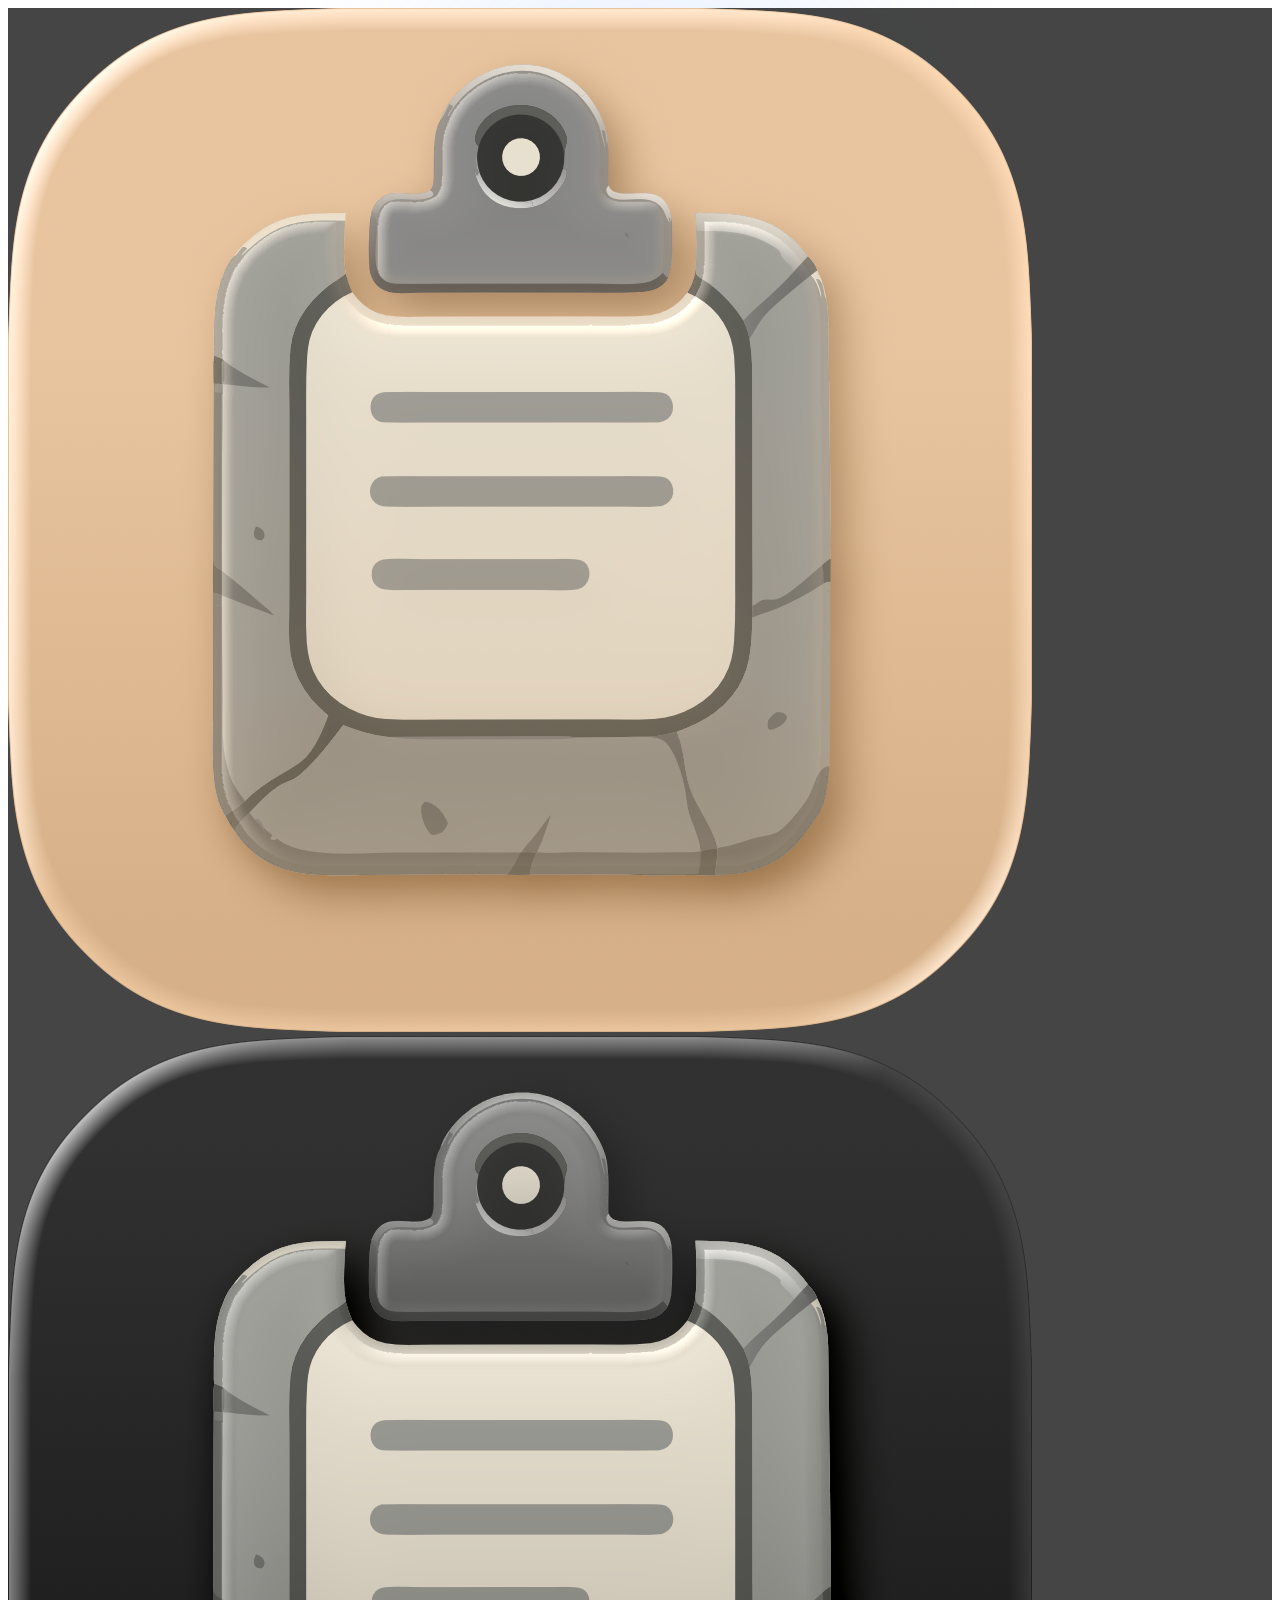
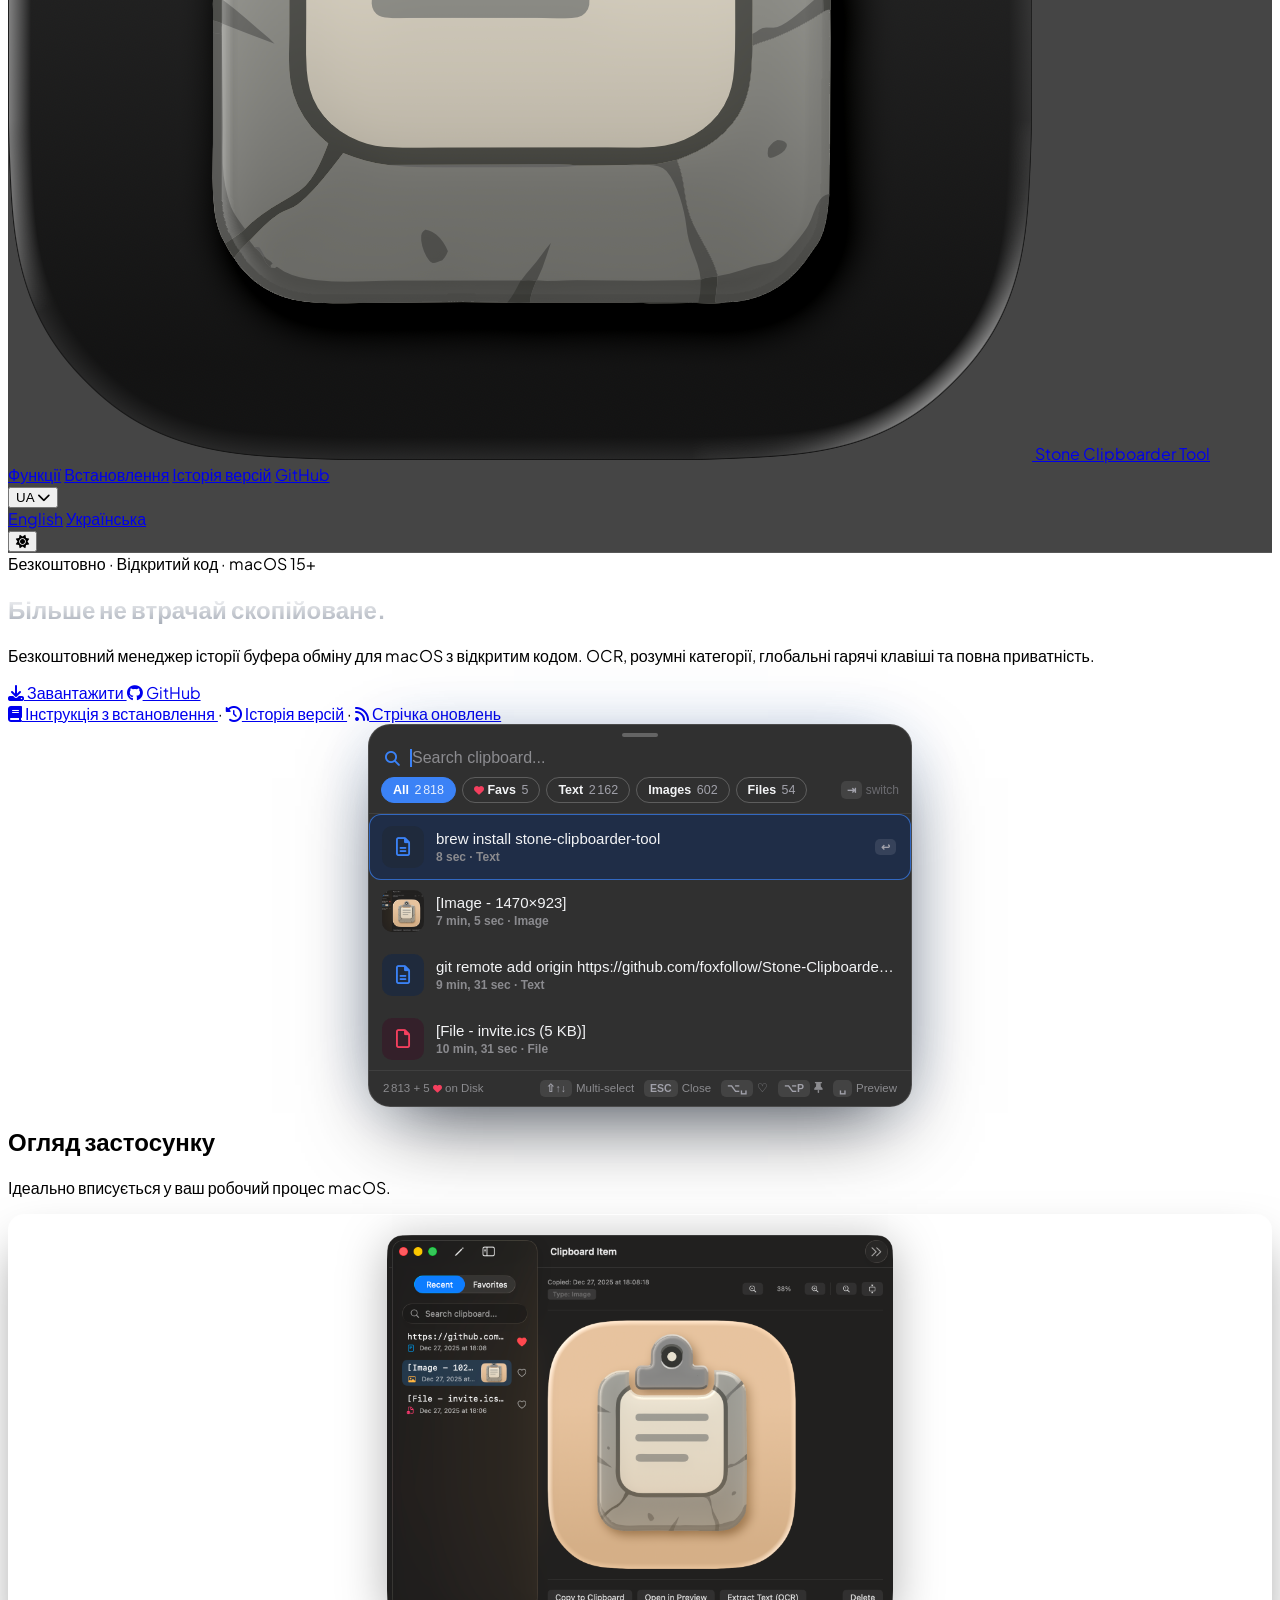
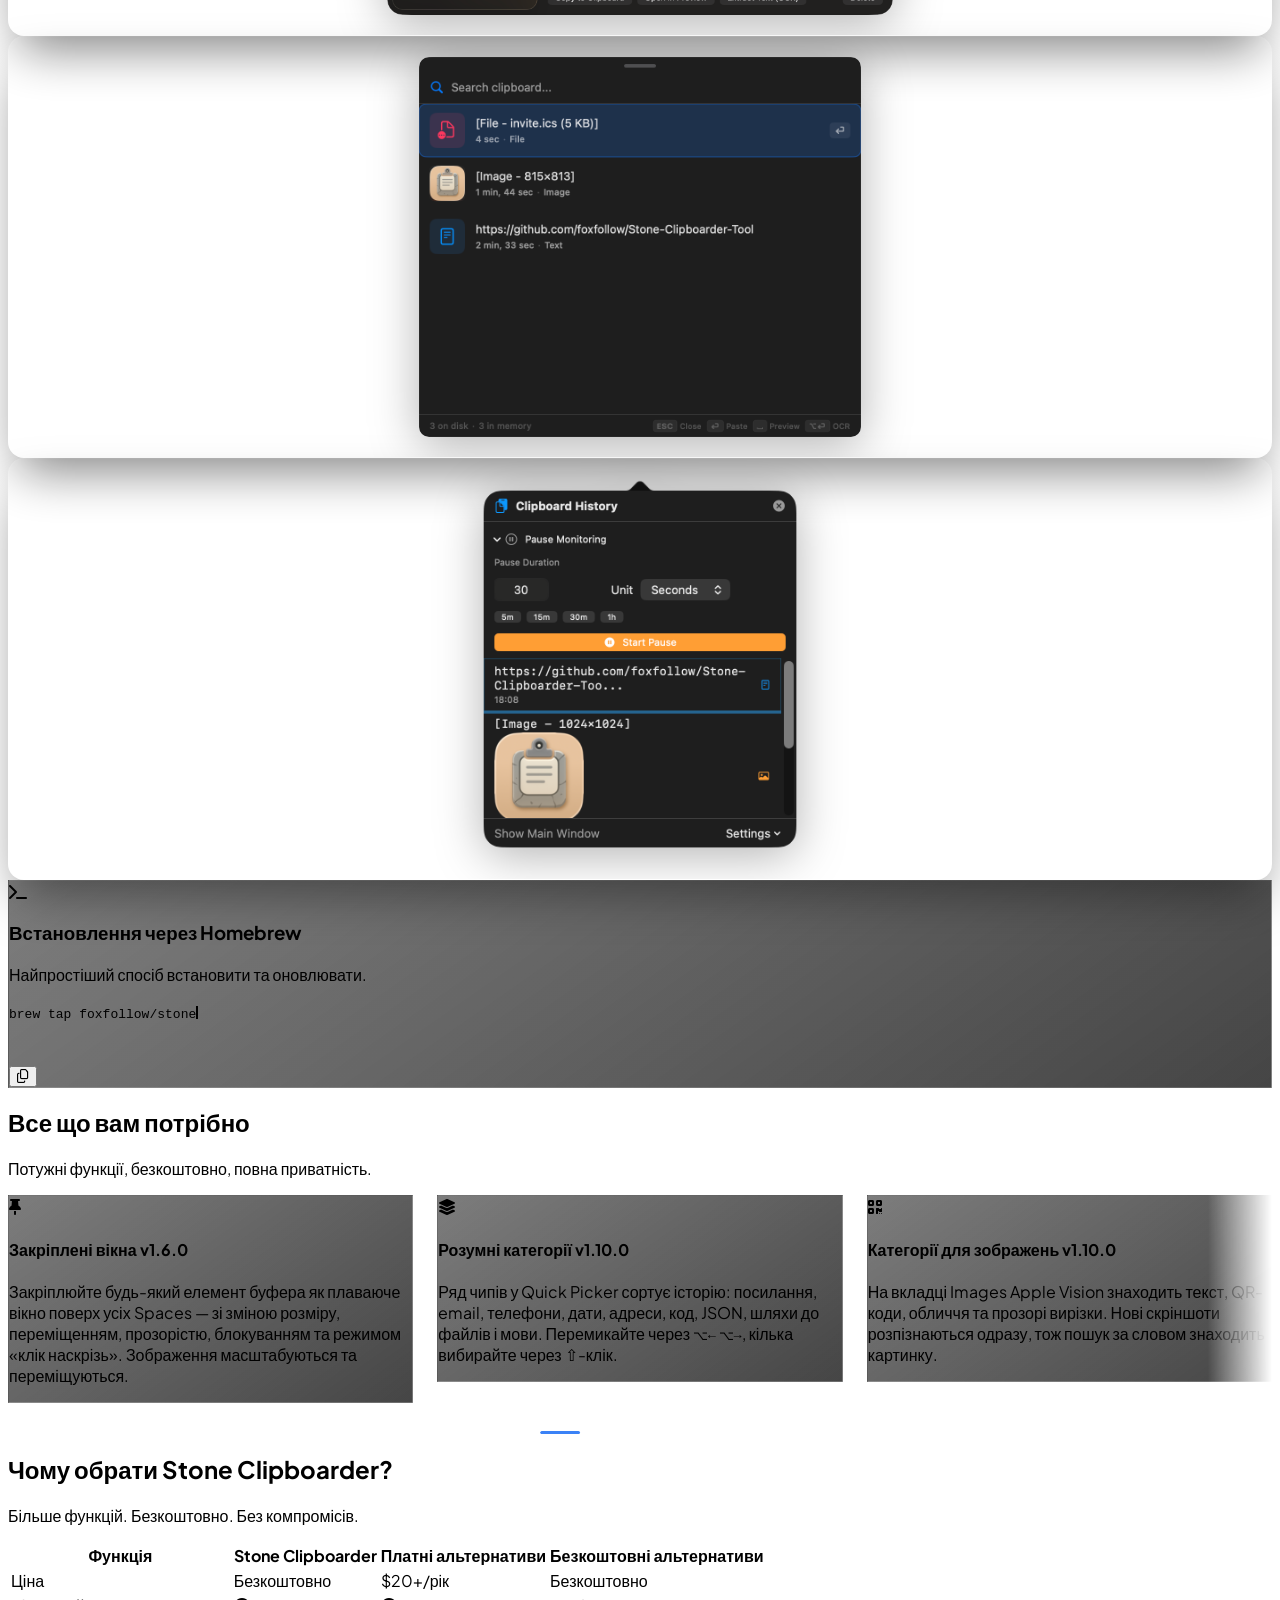
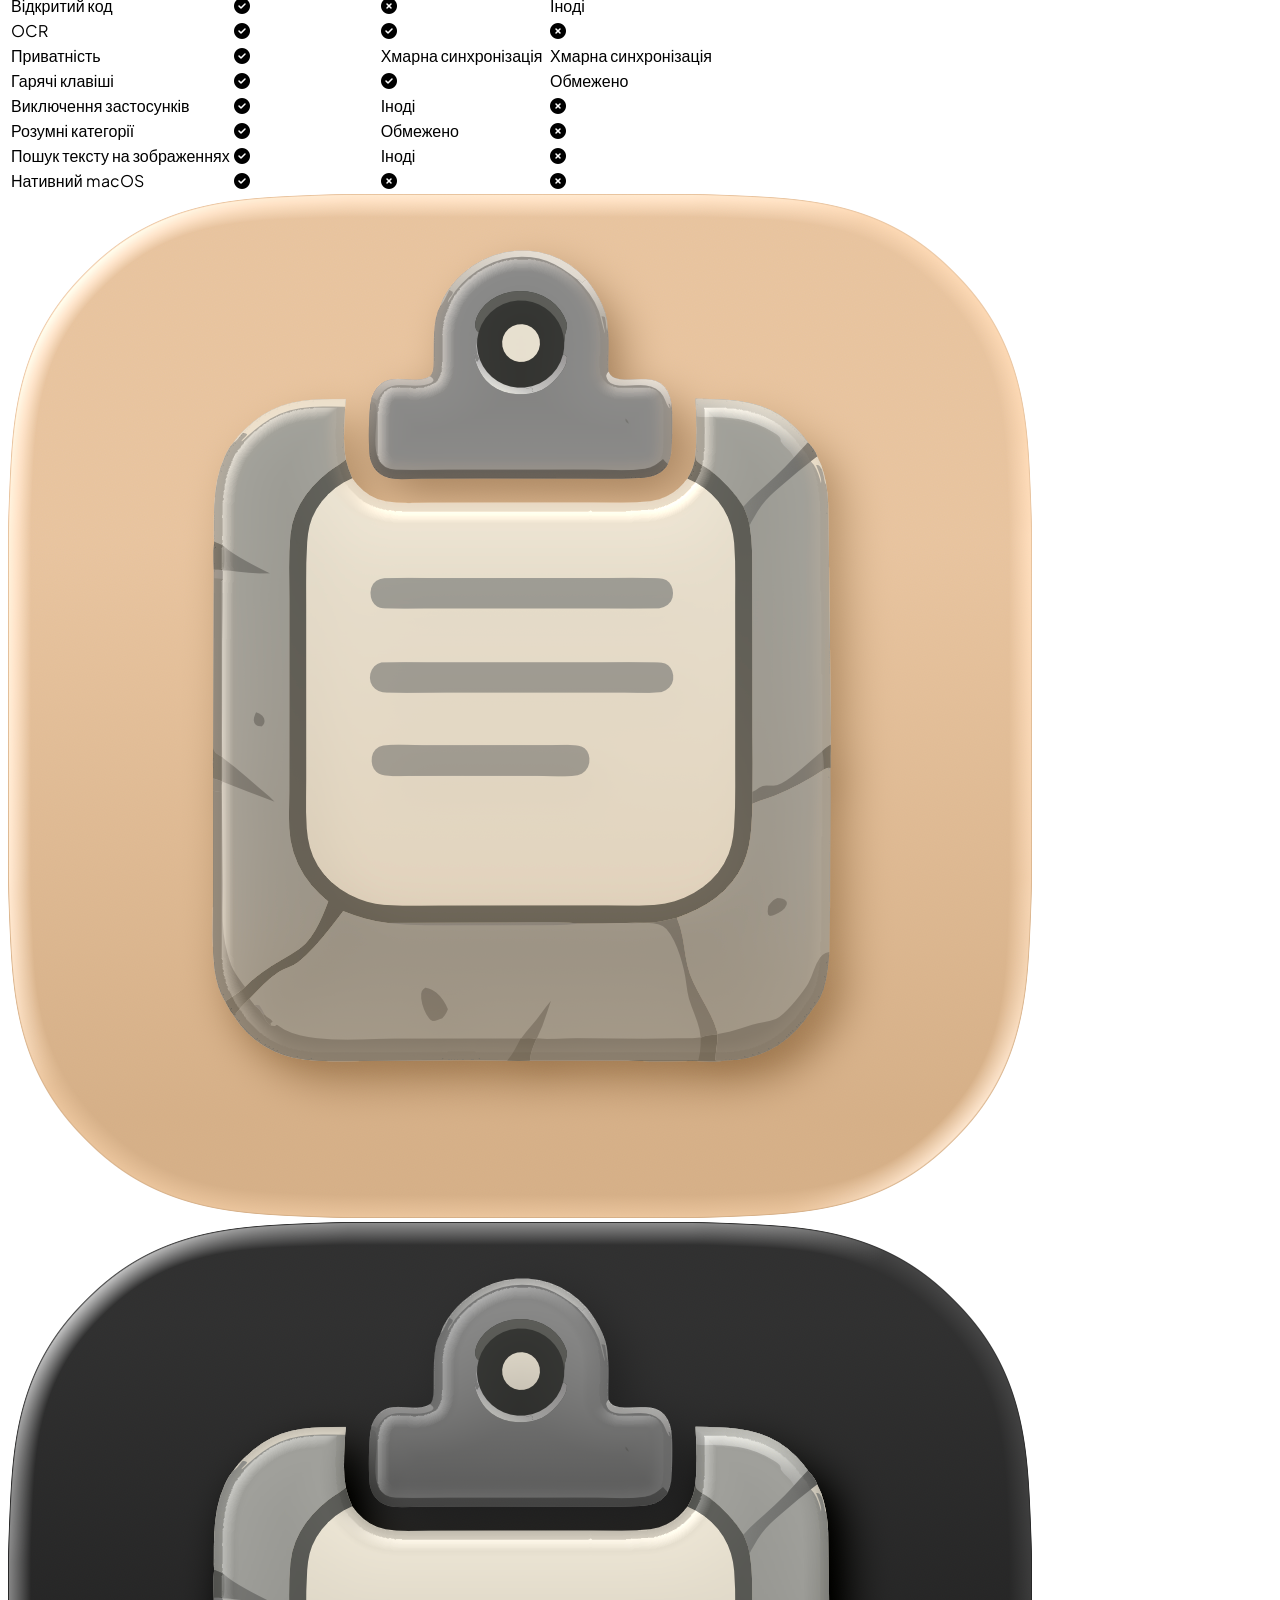
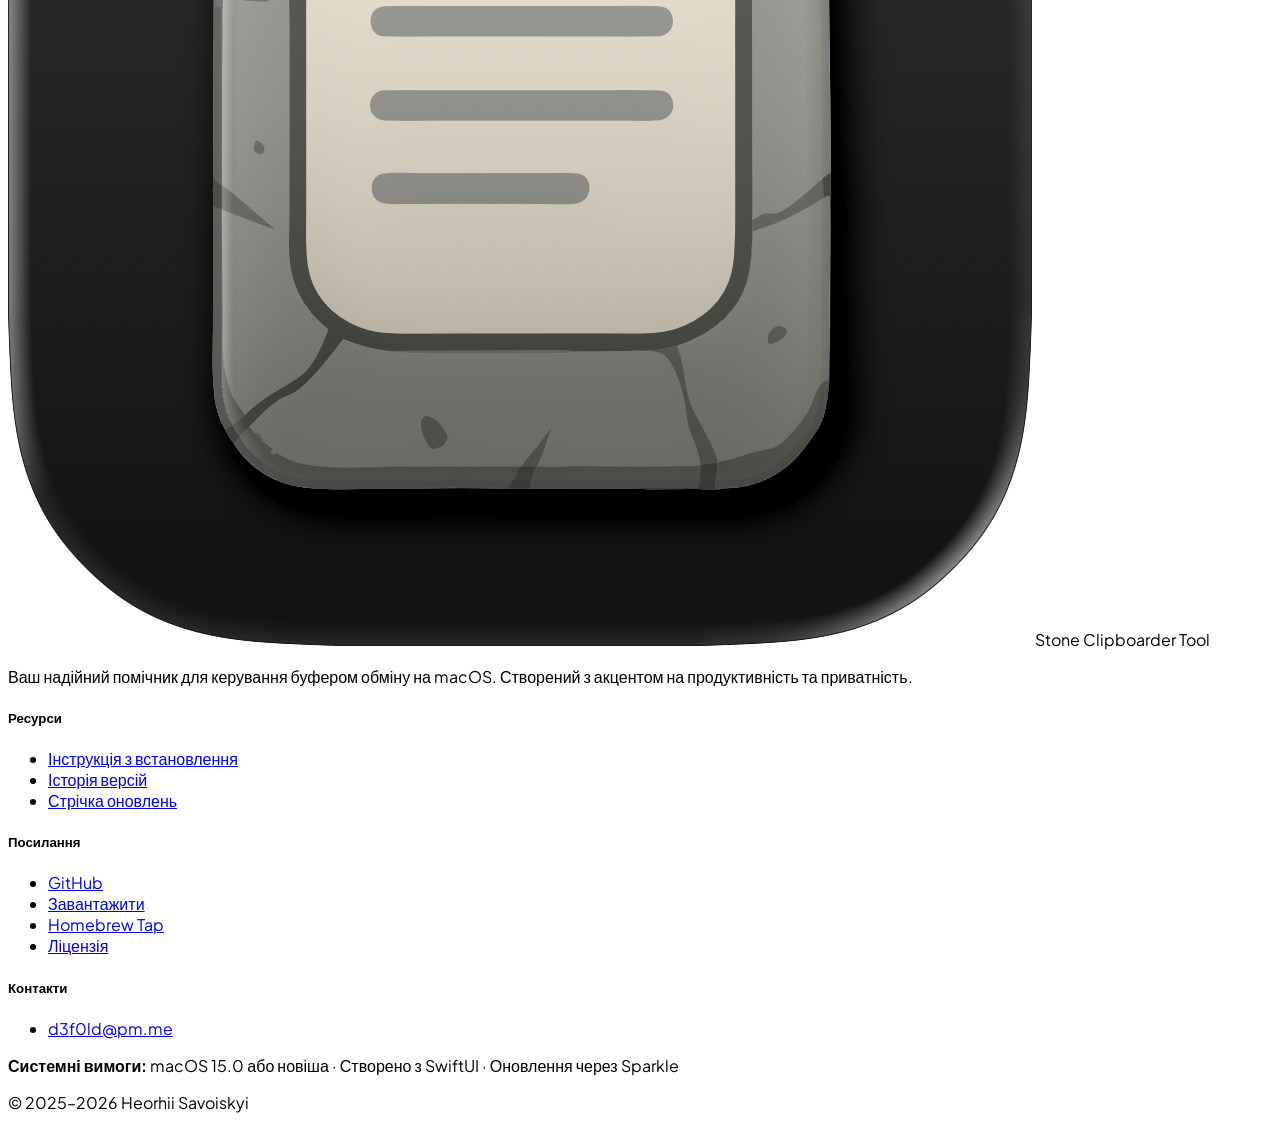
==== docs/index-ua.html @ cac961e3 "Show the 1.10.0 features on the landing page The landing page had one short Categories slide. It now" ====
<!DOCTYPE html>
<html class="dark" lang="uk">

<head>
    <meta charset="utf-8" />
    <meta content="width=device-width, initial-scale=1.0" name="viewport" />
    <script>(function () { var d = document.documentElement; d.classList.add('js'); if ((localStorage.getItem('theme') || 'dark') !== 'dark') d.classList.remove('dark'); })();</script>
    <meta name="description"
        content="Безкоштовний менеджер буфера обміну для macOS з відкритим кодом. Зберігайте всю історію копіювання, отримуйте миттєвий доступ через глобальні гарячі клавіші або Quick Picker у стилі Spotlight. Розпізнавання тексту (OCR), розумні категорії, обрані та повна приватність." />
    <meta name="keywords"
        content="менеджер буфера обміну, macOS, історія буфера обміну, clipboard manager, копіювання вставка, продуктивність, OCR, категорії буфера обміну, безкоштовно, відкритий код" />
    <title>Stone Clipboarder Tool – Безкоштовний менеджер буфера обміну для macOS</title>
    <link rel="icon" type="image/png" sizes="48x48" href="resources/index/favicon-48x48.png" media="(prefers-color-scheme: light)" />
    <link rel="icon" type="image/png" sizes="48x48" href="resources/index/favicon-dark-48x48.png" media="(prefers-color-scheme: dark)" />
    <link rel="apple-touch-icon" href="resources/index/StoneClipboarderIcon2-iOS-Default-1024x1024@1x.png" />
    <link rel="canonical" href="https://foxfollow.github.io/Stone-Clipboarder-Tool/index-ua.html" />
    <link rel="alternate" hreflang="en" href="https://foxfollow.github.io/Stone-Clipboarder-Tool/" />
    <link rel="alternate" hreflang="uk" href="https://foxfollow.github.io/Stone-Clipboarder-Tool/index-ua.html" />
    <link rel="alternate" hreflang="x-default" href="https://foxfollow.github.io/Stone-Clipboarder-Tool/" />
    <meta property="og:type" content="website" />
    <meta property="og:site_name" content="Stone Clipboarder Tool" />
    <meta property="og:title" content="Stone Clipboarder Tool – Безкоштовний менеджер буфера обміну для macOS" />
    <meta property="og:description" content="Безкоштовний менеджер історії буфера обміну для macOS з відкритим кодом. OCR, розумні категорії, глобальні гарячі клавіші та повна приватність." />
    <meta property="og:url" content="https://foxfollow.github.io/Stone-Clipboarder-Tool/index-ua.html" />
    <meta property="og:image" content="https://foxfollow.github.io/Stone-Clipboarder-Tool/resources/index/StoneClipboarderIcon2-iOS-Default-1024x1024@2x.png" />
    <meta property="og:locale" content="uk_UA" />
    <meta property="og:locale:alternate" content="en_US" />
    <meta name="twitter:card" content="summary" />
    <meta name="twitter:title" content="Stone Clipboarder Tool – Безкоштовний менеджер буфера обміну для macOS" />
    <meta name="twitter:description" content="Безкоштовний менеджер історії буфера обміну для macOS з відкритим кодом. OCR, розумні категорії, глобальні гарячі клавіші та повна приватність." />
    <meta name="twitter:image" content="https://foxfollow.github.io/Stone-Clipboarder-Tool/resources/index/StoneClipboarderIcon2-iOS-Default-1024x1024@2x.png" />
    <script src="https://cdn.tailwindcss.com?plugins=forms,container-queries"></script>
    <link href="https://cdnjs.cloudflare.com/ajax/libs/font-awesome/6.4.0/css/all.min.css" rel="stylesheet" />
    <link href="https://fonts.googleapis.com/css2?family=Plus+Jakarta+Sans:wght@300;400;500;600;700;800&family=JetBrains+Mono:wght@400;500;600;700&display=swap" rel="stylesheet" />
    <script>
        tailwind.config = {
            darkMode: 'class',
            theme: {
                extend: {
                    fontFamily: {
                        sans: ['Plus Jakarta Sans', 'sans-serif'],
                        mono: ['JetBrains Mono', 'monospace'],
                    },
                    colors: {
                        dark: { 900: '#0a0a0a', 800: '#171717', 700: '#262626', 600: '#404040' },
                        primary: '#3b82f6'
                    }
                }
            }
        }
    </script>
    <style>
        body {
            font-family: 'Plus Jakarta Sans', sans-serif;
        }

        .glass-nav {
            background: rgba(23, 23, 23, 0.8);
            backdrop-filter: blur(12px);
            -webkit-backdrop-filter: blur(12px);
            border-bottom: 1px solid rgba(255, 255, 255, 0.1);
        }

        .card-gradient {
            background: linear-gradient(145deg, rgba(38, 38, 38, 0.6) 0%, rgba(23, 23, 23, 0.8) 100%);
            border: 1px solid rgba(255, 255, 255, 0.1);
        }

        /* Anchor offset for fixed nav */
        [id] { scroll-margin-top: 80px; }

        .screenshot-card {
            border-radius: 16px;
            overflow: hidden;
            box-shadow: 0 25px 50px -12px rgba(0, 0, 0, 0.5);
            transition: transform 0.4s ease, box-shadow 0.4s ease;
            cursor: pointer;
            display: flex;
            align-items: center;
            justify-content: center;
            padding: 20px;
            background: rgba(255, 255, 255, 0.03);
            border: 1px solid rgba(255, 255, 255, 0.06);
        }
        .screenshot-card:hover {
            transform: translateY(-6px);
            box-shadow: 0 35px 60px -12px rgba(0, 0, 0, 0.6);
            background: rgba(255, 255, 255, 0.06);
        }
        .screenshot-card img {
            transition: transform 0.4s ease;
            border-radius: 10px;
            max-height: 380px;
            width: auto;
            max-width: 100%;
            object-fit: contain;
            filter: drop-shadow(0 8px 24px rgba(0, 0, 0, 0.3));
        }
        .screenshot-card:hover img { transform: scale(1.03); }

        /* Light theme overrides */
        html:not(.dark) body { background-color: #ffffff; color: #1a1a1a; }
        html:not(.dark) .glass-nav { background: rgba(255, 255, 255, 0.85); border-bottom-color: rgba(0, 0, 0, 0.1); }
        html:not(.dark) .glass-nav .nav-brand { color: #1a1a1a; }
        html:not(.dark) .glass-nav .nav-link { color: #555; }
        html:not(.dark) .glass-nav .nav-link:hover { color: #000 !important; }
        html:not(.dark) .glass-nav .nav-btn { border-color: rgba(0,0,0,0.15); background: rgba(0,0,0,0.05); color: #555; }
        html:not(.dark) .glass-nav .nav-btn:hover { background: rgba(0,0,0,0.1); }
        html:not(.dark) .hero-title { background: linear-gradient(to bottom, #1a1a1a, #555) !important; -webkit-background-clip: text !important; -webkit-text-fill-color: transparent !important; }
        html:not(.dark) .hero-sub { color: #666 !important; }
        html:not(.dark) .hero-badge { border-color: rgba(59,130,246,0.3); background: rgba(59,130,246,0.08); }
        html:not(.dark) .btn-secondary { border-color: rgba(0,0,0,0.15) !important; background: rgba(0,0,0,0.05) !important; color: #1a1a1a !important; }
        html:not(.dark) .btn-secondary:hover { background: rgba(0,0,0,0.1) !important; }
        html:not(.dark) .sub-link { color: #888 !important; }
        html:not(.dark) .sub-link:hover { color: #1a1a1a !important; }
        html:not(.dark) .section-title { color: #1a1a1a; }
        html:not(.dark) .section-sub { color: #666; }
        html:not(.dark) .card-gradient { background: linear-gradient(145deg, #f8f8f8 0%, #f0f0f0 100%); border-color: rgba(0, 0, 0, 0.08); }
        html:not(.dark) .card-gradient h3, html:not(.dark) .card-gradient h4 { color: #1a1a1a; }
        html:not(.dark) .card-gradient p, html:not(.dark) .card-gradient .text-gray-400 { color: #555 !important; }
        html:not(.dark) .card-gradient code { color: #1a1a1a !important; }
        html:not(.dark) .card-gradient .code-box { background: #1e1e1e !important; }
        html:not(.dark) .card-gradient .code-box code { color: #60a5fa !important; }
        html:not(.dark) .screenshot-card { box-shadow: 0 15px 40px -12px rgba(0, 0, 0, 0.12); background: rgba(0, 0, 0, 0.02); border-color: rgba(0, 0, 0, 0.06); }
        html:not(.dark) .screenshot-card:hover { box-shadow: 0 25px 50px -12px rgba(0, 0, 0, 0.18); background: rgba(0, 0, 0, 0.04); }
        html:not(.dark) .screenshot-card img { filter: drop-shadow(0 8px 24px rgba(0, 0, 0, 0.12)); }
        html:not(.dark) .feat-card:hover { background: rgba(0,0,0,0.03) !important; }
        html:not(.dark) table { color: #1a1a1a; }
        html:not(.dark) table th { color: #888; }
        html:not(.dark) table td { color: #333; }
        html:not(.dark) table .text-gray-500 { color: #888 !important; }
        html:not(.dark) .footer-section { border-top-color: rgba(0,0,0,0.1); }
        html:not(.dark) .footer-section h5 { color: #1a1a1a; }
        html:not(.dark) .footer-section p, html:not(.dark) .footer-section a, html:not(.dark) .footer-section li a { color: #666 !important; }
        html:not(.dark) .footer-section li a:hover { color: #1a1a1a !important; }
        html:not(.dark) .footer-bottom { border-top-color: rgba(0,0,0,0.05); color: #999; }
        html:not(.dark) .lang-dropdown { background: #fff; border-color: rgba(0,0,0,0.1); }
        html:not(.dark) .lang-dropdown a { color: #333; }
        html:not(.dark) .lang-dropdown a:hover { background: rgba(0,0,0,0.05); }

        /* Carousel - horizontal scroll */
        .carousel-container {
            overflow-x: auto;
            -webkit-overflow-scrolling: touch;
            scrollbar-width: none;
            padding-bottom: 4px;
        }
        .carousel-container::-webkit-scrollbar { display: none; }
        .carousel-track {
            display: grid;
            grid-auto-flow: column;
            grid-auto-columns: calc((100% - 48px) / 3);
            gap: 24px;
        }
        @media (max-width: 1024px) {
            .carousel-track { grid-auto-columns: calc((100% - 24px) / 2); }
        }
        @media (max-width: 640px) {
            .carousel-track { grid-auto-columns: 85%; }
        }
        .scroll-progress { height: 3px; border-radius: 3px; background: rgba(255,255,255,0.1); margin-top: 24px; overflow: hidden; max-width: 200px; margin-left: auto; margin-right: auto; }
        .scroll-progress-bar { height: 100%; border-radius: 3px; background: #3b82f6; transition: width 0.15s ease; min-width: 20%; }
        html:not(.dark) .scroll-progress { background: rgba(0,0,0,0.08); }

        /* Modal */
        .modal { display: none; position: fixed; z-index: 1000; left: 0; top: 0; width: 100%; height: 100%; background-color: rgba(0, 0, 0, 0.92); opacity: 0; transition: opacity 0.3s ease; }
        .modal.show { display: flex; opacity: 1; flex-direction: column; align-items: center; justify-content: center; padding: 40px 20px 80px; }
        .modal-content { position: relative; display: flex; flex-direction: column; align-items: center; max-width: 90vw; max-height: calc(100vh - 140px); transform: scale(0.8); transition: transform 0.3s ease; }
        .modal.show .modal-content { transform: scale(1); }
        .modal-image { max-width: 100%; max-height: calc(100vh - 180px); width: auto; height: auto; object-fit: contain; border-radius: 12px; box-shadow: 0 20px 60px rgba(0, 0, 0, 0.5); }
        .modal-close { position: absolute; top: -15px; right: -15px; background: #ff4757; color: white; border: none; border-radius: 50%; width: 40px; height: 40px; font-size: 20px; cursor: pointer; display: flex; align-items: center; justify-content: center; transition: all 0.3s ease; box-shadow: 0 4px 15px rgba(255, 71, 87, 0.4); z-index: 1001; }
        .modal-close:hover { background: #ff3838; transform: scale(1.1); }
        .modal-caption { margin-top: 16px; background: rgba(255, 255, 255, 0.12); color: white; padding: 10px 24px; border-radius: 25px; font-size: 15px; text-align: center; backdrop-filter: blur(10px); white-space: nowrap; }
        .modal-hint { position: fixed; bottom: 24px; left: 50%; transform: translateX(-50%); background: rgba(255, 255, 255, 0.08); color: rgba(255, 255, 255, 0.6); padding: 8px 16px; border-radius: 20px; font-size: 13px; backdrop-filter: blur(10px); }

        /* Keyboard/touch access for the hover-only language dropdown */
        #language-picker:focus-within .lang-dropdown { opacity: 1; visibility: visible; }

        /* ===== Subtle animations ===== */
        html { scroll-behavior: smooth; }

        /* Scroll-reveal (gated on .js so content stays visible without JS) */
        .js .reveal { opacity: 0; translate: 0 24px; transition: opacity 0.6s ease, translate 0.6s ease; }
        .js .reveal.visible { opacity: 1; translate: 0 0; }

        /* Hero entrance */
        .anim-fade { animation: fadeUp 0.7s cubic-bezier(0.22, 0.61, 0.36, 1) both; }
        .anim-d1 { animation-delay: 0.1s; }
        .anim-d2 { animation-delay: 0.2s; }
        .anim-d3 { animation-delay: 0.3s; }
        .anim-d4 { animation-delay: 0.4s; }
        @keyframes fadeUp {
            from { opacity: 0; transform: translateY(20px); }
            to { opacity: 1; transform: translateY(0); }
        }

        /* Ambient glow behind hero */
        .hero-glow {
            position: absolute;
            top: -140px;
            left: 50%;
            transform: translateX(-50%);
            width: min(760px, 95vw);
            height: 520px;
            background: radial-gradient(ellipse at center, rgba(59, 130, 246, 0.16), transparent 65%);
            filter: blur(48px);
            border-radius: 50%;
            pointer-events: none;
            z-index: -1;
            animation: glowBreathe 12s ease-in-out infinite;
        }
        @keyframes glowBreathe {
            0%, 100% { opacity: 0.7; transform: translateX(-50%) scale(1); }
            50% { opacity: 1; transform: translateX(-50%) scale(1.08); }
        }
        html:not(.dark) .hero-glow { background: radial-gradient(ellipse at center, rgba(59, 130, 246, 0.10), transparent 65%); }

        /* Nav shadow once scrolled */
        .glass-nav { transition: background 0.3s ease, box-shadow 0.3s ease; }
        .glass-nav.scrolled { background: rgba(23, 23, 23, 0.95); box-shadow: 0 4px 24px rgba(0, 0, 0, 0.35); }
        html:not(.dark) .glass-nav.scrolled { background: rgba(255, 255, 255, 0.95); box-shadow: 0 4px 24px rgba(0, 0, 0, 0.08); }

        /* Feature card hover lift */
        .feat-card { transition: translate 0.3s ease, background 0.3s ease, border-color 0.3s ease; }
        .feat-card:hover { translate: 0 -4px; border-color: rgba(255, 255, 255, 0.18); background: rgba(255, 255, 255, 0.04); }

        @media (prefers-reduced-motion: reduce) {
            html { scroll-behavior: auto; }
            .js .reveal { opacity: 1; translate: none; transition: none; }
            .anim-fade { animation: none; }
            .hero-glow { animation: none; }
            .feat-card { transition: none; }
            .feat-card:hover { translate: none; }
            .screenshot-card, .screenshot-card img { transition: none; }
            .screenshot-card:hover { transform: none; }
            .screenshot-card:hover img { transform: none; }
        }
    </style>
    <link href="resources/motion.css" rel="stylesheet" />
    <script src="resources/motion.js" defer></script>
</head>

<body class="bg-dark-900 text-white antialiased">
    <!-- Navigation -->
    <header class="fixed top-0 w-full z-50 glass-nav">
        <div class="max-w-7xl mx-auto px-4 h-16 flex items-center justify-between">
            <a href="#" class="flex items-center gap-2 no-underline" onclick="window.scrollTo({top:0,behavior:'smooth'});return false;">
                <img alt="Stone Clipboarder Logo" class="w-8 h-8 rounded-lg object-contain block dark:hidden"
                    src="resources/index/StoneClipboarderIcon2-iOS-Default-1024x1024@1x.png" />
                <img alt="Stone Clipboarder Logo" class="w-8 h-8 rounded-lg object-contain hidden dark:block"
                    src="resources/index/StoneClipboarderIcon-iOS-Dark-1024x1024@1x.png" />
                <span class="text-lg font-semibold tracking-tight nav-brand">Stone Clipboarder Tool</span>
            </a>
            <nav class="hidden md:flex items-center gap-8 text-sm font-medium">
                <a class="nav-link text-gray-400 hover:text-white transition-colors" href="#features">Функції</a>
                <a class="nav-link text-gray-400 hover:text-white transition-colors" href="installation.html">Встановлення</a>
                <a class="nav-link text-gray-400 hover:text-white transition-colors" href="version-history.html">Історія версій</a>
                <a class="nav-link text-gray-400 hover:text-white transition-colors"
                    href="https://github.com/foxfollow/Stone-Clipboarder-Tool">GitHub</a>
            </nav>
            <div class="flex items-center gap-3">
                <div class="relative group" id="language-picker">
                    <button class="nav-btn flex items-center gap-2 px-3 py-1.5 rounded-full border border-white/10 bg-white/5 hover:bg-white/10 transition-all text-xs font-medium">
                        <span>UA</span>
                        <i class="fa-solid fa-chevron-down text-[10px]"></i>
                    </button>
                    <div class="lang-dropdown absolute right-0 mt-2 w-40 rounded-xl border border-white/10 bg-dark-800 shadow-2xl opacity-0 invisible group-hover:opacity-100 group-hover:visible transition-all py-2 z-50">
                        <a class="block px-4 py-2 hover:bg-white/5 text-sm" href="index.html">English</a>
                        <a class="block px-4 py-2 hover:bg-white/5 text-sm font-medium" href="index-ua.html">Українська</a>
                    </div>
                </div>
                <button aria-label="Змінити тему" id="theme-toggle"
                    class="nav-btn p-2 rounded-full border border-white/10 bg-white/5 hover:bg-white/10 transition-all"
                    onclick="toggleTheme()">
                    <i class="fa-solid fa-sun text-sm text-yellow-400" id="theme-icon-fa"></i>
                </button>
            </div>
        </div>
    </header>

    <main class="pt-32">
        <!-- Hero Section -->
        <section class="relative max-w-7xl mx-auto px-4 text-center mb-24">
            <div class="hero-glow" aria-hidden="true"></div>
            <div class="anim-fade hero-badge inline-flex items-center px-4 py-1.5 rounded-full border border-blue-500/30 bg-blue-500/10 text-blue-400 text-xs font-medium mb-8 font-mono tracking-wide">
                Безкоштовно · Відкритий код · macOS 15+
            </div>
            <h1 class="anim-fade anim-d1 hero-title font-mono text-5xl md:text-7xl font-bold tracking-tight mb-6 bg-gradient-to-b from-white to-gray-400 bg-clip-text text-transparent">
                Більше не втрачай скопійоване.
            </h1>
            <p class="anim-fade anim-d2 hero-sub text-lg md:text-xl text-gray-400 max-w-2xl mx-auto mb-10 leading-relaxed">
                Безкоштовний менеджер історії буфера обміну для macOS з відкритим кодом. OCR, розумні категорії, глобальні гарячі клавіші та повна приватність.
            </p>
            <div class="anim-fade anim-d3 flex flex-col sm:flex-row items-center justify-center gap-4 mb-6">
                <a href="https://github.com/foxfollow/Stone-Clipboarder-Tool/releases/latest"
                    class="bg-primary hover:bg-blue-600 hover:-translate-y-0.5 hover:shadow-blue-500/30 px-8 py-3 rounded-xl font-semibold flex items-center gap-2 transition-all shadow-lg shadow-blue-500/20 text-white no-underline">
                    <i class="fa-solid fa-download"></i> Завантажити
                </a>
                <a href="https://github.com/foxfollow/Stone-Clipboarder-Tool"
                    class="btn-secondary border border-white/10 bg-white/5 hover:bg-white/10 px-8 py-3 rounded-xl font-semibold flex items-center gap-2 transition-all no-underline">
                    <i class="fa-brands fa-github text-xl"></i> GitHub
                </a>
            </div>
            <div class="anim-fade anim-d4 flex flex-wrap items-center justify-center gap-3 mb-16">
                <a href="installation.html" class="sub-link text-sm text-gray-400 hover:text-white transition-colors no-underline">
                    <i class="fa-solid fa-book mr-1"></i> Інструкція з встановлення
                </a>
                <span class="text-gray-600">·</span>
                <a href="version-history.html" class="sub-link text-sm text-gray-400 hover:text-white transition-colors no-underline">
                    <i class="fa-solid fa-clock-rotate-left mr-1"></i> Історія версій
                </a>
                <span class="text-gray-600">·</span>
                <a href="appcast.xml" class="sub-link text-sm text-gray-400 hover:text-white transition-colors no-underline">
                    <i class="fa-solid fa-rss mr-1"></i> Стрічка оновлень
                </a>
            </div>
            <div class="clip-demo" aria-hidden="true"></div>
        </section>

        <!-- Screenshot Showcase -->
        <section class="max-w-6xl mx-auto px-4 mb-32" id="screenshots">
            <div class="reveal text-center mb-12">
                <h2 class="section-title text-3xl font-bold mb-4">Огляд застосунку</h2>
                <p class="section-sub text-gray-400">Ідеально вписується у ваш робочий процес macOS.</p>
            </div>
            <div class="grid grid-cols-1 md:grid-cols-3 gap-6 items-stretch">
                <div class="reveal">
                    <div class="screenshot-card h-full" onclick="openModal(this.querySelector('img'), 'Головне вікно')">
                        <img alt="Головне вікно" class="theme-image"
                            data-light-src="resources/index/sct-light-basicwindow.png"
                            data-dark-src="resources/index/sct-dark-basicwindow.png"
                            src="resources/index/sct-dark-basicwindow.png" />
                    </div>
                </div>
                <div class="reveal" style="transition-delay: 100ms">
                    <div class="screenshot-card h-full" onclick="openModal(this.querySelector('img'), 'Quick Picker')">
                        <img alt="Quick Picker" class="theme-image"
                            data-light-src="resources/index/sct-light-quickpicker.png"
                            data-dark-src="resources/index/sct-dark-quickpicker.png"
                            src="resources/index/sct-dark-quickpicker.png" />
                    </div>
                </div>
                <div class="reveal" style="transition-delay: 200ms">
                    <div class="screenshot-card h-full" onclick="openModal(this.querySelector('img'), 'Меню-бар')">
                        <img alt="Меню-бар" class="theme-image"
                            data-light-src="resources/index/sct-light-menubar.png"
                            data-dark-src="resources/index/sct-dark-menubar.png"
                            src="resources/index/sct-dark-menubar.png" />
                    </div>
                </div>
            </div>
        </section>

        <!-- Homebrew Installation -->
        <section class="max-w-4xl mx-auto px-4 mb-32">
            <div class="reveal card-gradient p-8 rounded-2xl flex flex-col md:flex-row items-center justify-between gap-6">
                <div class="flex items-center gap-4">
                    <div class="w-12 h-12 bg-white/5 rounded-xl flex items-center justify-center border border-white/10">
                        <i class="fa-solid fa-terminal text-xl"></i>
                    </div>
                    <div>
                        <h3 class="font-semibold text-lg">Встановлення через Homebrew</h3>
                        <p class="text-sm text-gray-400">Найпростіший спосіб встановити та оновлювати.</p>
                    </div>
                </div>
                <div class="code-box w-full md:w-auto flex items-center justify-between gap-4 bg-[#1e1e1e] p-4 rounded-xl border border-white/10 font-mono text-[13px]">
                    <div class="leading-relaxed">
                        <code class="text-blue-400">brew tap foxfollow/stone</code><br />
                        <code class="text-blue-400">brew trust foxfollow/stone</code><br />
                        <code class="text-blue-400">brew install stone-clipboarder-tool</code>
                    </div>
                    <button class="p-2 hover:bg-white/10 rounded-lg transition-colors text-gray-400 flex-shrink-0" id="copy-btn" onclick="copyInstallCmd()">
                        <i class="fa-regular fa-copy"></i>
                    </button>
                </div>
            </div>
        </section>

        <!-- Features Carousel -->
        <section class="max-w-7xl mx-auto px-4 mb-32" id="features">
            <div class="reveal text-center mb-12">
                <h2 class="section-title text-3xl font-bold mb-4">Все що вам потрібно</h2>
                <p class="section-sub text-gray-400">Потужні функції, безкоштовно, повна приватність.</p>
            </div>
            <div class="carousel-container reveal" id="featureCarousel">
                <div class="carousel-track">
                    <div class="carousel-slide"><div class="card-gradient feat-card p-8 rounded-2xl h-full"><div class="mb-6"><i class="fa-solid fa-thumbtack text-3xl text-blue-400"></i></div><h4 class="text-xl font-bold mb-3">Закріплені вікна <span class="text-[10px] align-middle ml-1 px-1.5 py-0.5 rounded bg-blue-500/20 text-blue-300">v1.6.0</span></h4><p class="text-gray-400 leading-relaxed text-sm">Закріплюйте будь-який елемент буфера як плаваюче вікно поверх усіх Spaces — зі зміною розміру, переміщенням, прозорістю, блокуванням та режимом «клік наскрізь». Зображення масштабуються та переміщуються.</p></div></div>
                    <div class="carousel-slide"><div class="card-gradient feat-card p-8 rounded-2xl h-full"><div class="mb-6"><i class="fa-solid fa-layer-group text-3xl text-teal-400"></i></div><h4 class="text-xl font-bold mb-3">Розумні категорії <span class="text-[10px] align-middle ml-1 px-1.5 py-0.5 rounded bg-blue-500/20 text-blue-300">v1.10.0</span></h4><p class="text-gray-400 leading-relaxed text-sm">Ряд чипів у Quick Picker сортує історію: посилання, email, телефони, дати, адреси, код, JSON, шляхи до файлів і мови. Перемикайте через <kbd class="px-1.5 py-0.5 rounded bg-white/10 text-[10px]">&#x2325;&#x2190;</kbd> <kbd class="px-1.5 py-0.5 rounded bg-white/10 text-[10px]">&#x2325;&#x2192;</kbd>, кілька вибирайте через &#x21E7;-клік.</p></div></div>
                    <div class="carousel-slide"><div class="card-gradient feat-card p-8 rounded-2xl h-full"><div class="mb-6"><i class="fa-solid fa-qrcode text-3xl text-rose-400"></i></div><h4 class="text-xl font-bold mb-3">Категорії для зображень <span class="text-[10px] align-middle ml-1 px-1.5 py-0.5 rounded bg-blue-500/20 text-blue-300">v1.10.0</span></h4><p class="text-gray-400 leading-relaxed text-sm">На вкладці Images Apple Vision знаходить текст, QR-коди, обличчя та прозорі вирізки. Нові скріншоти розпізнаються одразу, тож пошук за словом знаходить картинку.</p></div></div>
                    <div class="carousel-slide"><div class="card-gradient feat-card p-8 rounded-2xl h-full"><div class="mb-6"><i class="fa-solid fa-wand-magic-sparkles text-3xl text-yellow-400"></i></div><h4 class="text-xl font-bold mb-3">Власні правила <span class="text-[10px] align-middle ml-1 px-1.5 py-0.5 rounded bg-blue-500/20 text-blue-300">v1.10.0</span></h4><p class="text-gray-400 leading-relaxed text-sm">Додавайте regex-правила (з перевіркою наживо) і групи програм-джерел. Будь-якій категорії можна дати SF Symbol або емодзі й колір, а вбудовані — вимкнути.</p></div></div>
                    <div class="carousel-slide"><div class="card-gradient feat-card p-8 rounded-2xl h-full"><div class="mb-6"><i class="fa-solid fa-tag text-3xl text-sky-400"></i></div><h4 class="text-xl font-bold mb-3">Назви елементів <span class="text-[10px] align-middle ml-1 px-1.5 py-0.5 rounded bg-blue-500/20 text-blue-300">v1.9.0</span></h4><p class="text-gray-400 leading-relaxed text-sm">Натисніть <kbd class="px-1.5 py-0.5 rounded bg-white/10 text-[10px]">&#x2325;E</kbd> у Quick Picker, щоб дати елементу назву, додати його в обране чи прибрати звідти й змінити порядок обраного. Назва видна над вмістом скрізь, і пошук її знаходить.</p></div></div>
                    <div class="carousel-slide"><div class="card-gradient feat-card p-8 rounded-2xl h-full"><div class="mb-6"><i class="fa-solid fa-clipboard-list text-3xl text-blue-400"></i></div><h4 class="text-xl font-bold mb-3">Історія буфера обміну</h4><p class="text-gray-400 leading-relaxed text-sm">Відстежуйте та керуйте історією буфера обміну з постійним зберіганням за допомогою Swift Data.</p></div></div>
                    <div class="carousel-slide"><div class="card-gradient feat-card p-8 rounded-2xl h-full"><div class="mb-6"><i class="fa-solid fa-expand text-3xl text-green-400"></i></div><h4 class="text-xl font-bold mb-3">Розпізнавання тексту (OCR)</h4><p class="text-gray-400 leading-relaxed text-sm">Витягуйте текст із зображень за допомогою Apple Vision. Текст лишається з картинкою, тож скріншот знаходиться за словами на ньому.</p></div></div>
                    <div class="carousel-slide"><div class="card-gradient feat-card p-8 rounded-2xl h-full"><div class="mb-6"><i class="fa-solid fa-star text-3xl text-yellow-400"></i></div><h4 class="text-xl font-bold mb-3">Розумні обрані</h4><p class="text-gray-400 leading-relaxed text-sm">Закріплюйте часто використовувані елементи, захищені від автоматичного видалення. Завантаження всіх обраних.</p></div></div>
                    <div class="carousel-slide"><div class="card-gradient feat-card p-8 rounded-2xl h-full"><div class="mb-6"><i class="fa-solid fa-magnifying-glass text-3xl text-pink-400"></i></div><h4 class="text-xl font-bold mb-3">Розширений пошук</h4><p class="text-gray-400 leading-relaxed text-sm">Шукайте у всій історії, зокрема в тексті на скріншотах. Звужуйте пошук через is:link, app:Safari чи lang:uk — окремо або разом зі словами.</p></div></div>
                    <div class="carousel-slide"><div class="card-gradient feat-card p-8 rounded-2xl h-full"><div class="mb-6"><i class="fa-solid fa-ban text-3xl text-red-400"></i></div><h4 class="text-xl font-bold mb-3">Виключені застосунки</h4><p class="text-gray-400 leading-relaxed text-sm">Вибирайте, які застосунки виключити з моніторингу буфера обміну. Ідеально для захисту конфіденційних даних.</p></div></div>
                    <div class="carousel-slide"><div class="card-gradient feat-card p-8 rounded-2xl h-full"><div class="mb-6"><i class="fa-solid fa-pause text-3xl text-cyan-400"></i></div><h4 class="text-xl font-bold mb-3">Призупинення моніторингу</h4><p class="text-gray-400 leading-relaxed text-sm">Тимчасово призупиняйте моніторинг буфера обміну з налаштовуваним таймером. Чудово для приватності.</p></div></div>
                    <div class="carousel-slide"><div class="card-gradient feat-card p-8 rounded-2xl h-full"><div class="mb-6"><i class="fa-solid fa-keyboard text-3xl text-orange-400"></i></div><h4 class="text-xl font-bold mb-3">Глобальні гарячі клавіші</h4><p class="text-gray-400 leading-relaxed text-sm">Системні комбінації клавіш (<kbd class="px-1.5 py-0.5 rounded bg-white/10 text-[10px]">&#x2303;&#x2325;1-0</kbd>, <kbd class="px-1.5 py-0.5 rounded bg-white/10 text-[10px]">&#x2303;&#x21E7;1-0</kbd>) та Quick Picker для миттєвого доступу.</p></div></div>
                    <div class="carousel-slide"><div class="card-gradient feat-card p-8 rounded-2xl h-full"><div class="mb-6"><i class="fa-solid fa-sliders text-3xl text-violet-400"></i></div><h4 class="text-xl font-bold mb-3">Режими захоплення</h4><p class="text-gray-400 leading-relaxed text-sm">Вибирайте захоплення лише тексту, лише зображень або обох. Ідеально для робочих процесів Microsoft Word.</p></div></div>
                    <div class="carousel-slide"><div class="card-gradient feat-card p-8 rounded-2xl h-full"><div class="mb-6"><i class="fa-solid fa-layer-group text-3xl text-teal-400"></i></div><h4 class="text-xl font-bold mb-3">Комбіновані елементи (БЕТА)</h4><p class="text-gray-400 leading-relaxed text-sm">Зберігайте текст та зображення разом як один елемент буфера обміну для керування багатим контентом.</p></div></div>
                    <div class="carousel-slide"><div class="card-gradient feat-card p-8 rounded-2xl h-full"><div class="mb-6"><i class="fa-solid fa-bars text-3xl text-indigo-400"></i></div><h4 class="text-xl font-bold mb-3">Інтеграція в меню-бар</h4><p class="text-gray-400 leading-relaxed text-sm">Швидкий доступ до елементів буфера обміну безпосередньо з меню-бар з відображенням таймера паузи.</p></div></div>
                    <div class="carousel-slide"><div class="card-gradient feat-card p-8 rounded-2xl h-full"><div class="mb-6"><i class="fa-solid fa-rocket text-3xl text-amber-400"></i></div><h4 class="text-xl font-bold mb-3">Запуск при вході</h4><p class="text-gray-400 leading-relaxed text-sm">Автоматичний запуск StoneClipboarder при вході в систему. Керуйте через налаштування доступності або Системні параметри macOS.</p></div></div>
                    <div class="carousel-slide"><div class="card-gradient feat-card p-8 rounded-2xl h-full"><div class="mb-6"><i class="fa-solid fa-universal-access text-3xl text-lime-400"></i></div><h4 class="text-xl font-bold mb-3">Налаштування доступності</h4><p class="text-gray-400 leading-relaxed text-sm">Окрема вкладка налаштувань зі статусом дозволів та швидким доступом для надання доступності для автовставки та гарячих клавіш.</p></div></div>
                    <div class="carousel-slide"><div class="card-gradient feat-card p-8 rounded-2xl h-full"><div class="mb-6"><i class="fa-solid fa-arrows-rotate text-3xl text-emerald-400"></i></div><h4 class="text-xl font-bold mb-3">Автооновлення</h4><p class="text-gray-400 leading-relaxed text-sm">Безпечні автоматичні оновлення за допомогою фреймворку Sparkle з підписом EdDSA.</p></div></div>
                    <div class="carousel-slide"><div class="card-gradient feat-card p-8 rounded-2xl h-full"><div class="mb-6"><i class="fa-solid fa-eye-slash text-3xl text-purple-400"></i></div><h4 class="text-xl font-bold mb-3">Фокус на приватності</h4><p class="text-gray-400 leading-relaxed text-sm">Усі дані залишаються на вашому пристрої. Категорії, OCR і визначення мови працюють на вашому Mac. Жодної синхронізації з хмарою чи збору даних.</p></div></div>
                </div>
            </div>
            <div class="scroll-progress"><div class="scroll-progress-bar" id="scrollProgress"></div></div>
        </section>

        <!-- Comparison Section -->
        <section class="max-w-5xl mx-auto px-4 mb-32">
            <div class="reveal text-center mb-16">
                <h2 class="section-title text-3xl font-bold mb-4">Чому обрати Stone Clipboarder?</h2>
                <p class="section-sub text-gray-400">Більше функцій. Безкоштовно. Без компромісів.</p>
            </div>
            <div class="overflow-x-auto reveal">
                <table class="w-full border-collapse">
                    <thead>
                        <tr class="text-left border-b border-white/10">
                            <th class="py-4 px-6 text-gray-500 font-medium text-sm">Функція</th>
                            <th class="py-4 px-6 text-blue-400 font-bold text-sm bg-blue-500/5 rounded-t-xl">Stone Clipboarder</th>
                            <th class="py-4 px-6 text-gray-500 font-medium text-sm">Платні альтернативи</th>
                            <th class="py-4 px-6 text-gray-500 font-medium text-sm">Безкоштовні альтернативи</th>
                        </tr>
                    </thead>
                    <tbody class="text-sm">
                        <tr class="border-b border-white/5"><td class="py-4 px-6">Ціна</td><td class="py-4 px-6 font-bold bg-blue-500/5">Безкоштовно</td><td class="py-4 px-6 text-gray-500">$20+/рік</td><td class="py-4 px-6 text-gray-500">Безкоштовно</td></tr>
                        <tr class="border-b border-white/5"><td class="py-4 px-6">Відкритий код</td><td class="py-4 px-6 bg-blue-500/5"><i class="fa-solid fa-circle-check text-green-500"></i></td><td class="py-4 px-6"><i class="fa-solid fa-circle-xmark text-red-500/50"></i></td><td class="py-4 px-6 text-gray-500">Іноді</td></tr>
                        <tr class="border-b border-white/5"><td class="py-4 px-6">OCR</td><td class="py-4 px-6 bg-blue-500/5"><i class="fa-solid fa-circle-check text-green-500"></i></td><td class="py-4 px-6"><i class="fa-solid fa-circle-check text-green-500"></i></td><td class="py-4 px-6"><i class="fa-solid fa-circle-xmark text-red-500/50"></i></td></tr>
                        <tr class="border-b border-white/5"><td class="py-4 px-6">Приватність</td><td class="py-4 px-6 bg-blue-500/5"><i class="fa-solid fa-circle-check text-green-500"></i></td><td class="py-4 px-6 text-gray-500">Хмарна синхронізація</td><td class="py-4 px-6 text-gray-500">Хмарна синхронізація</td></tr>
                        <tr class="border-b border-white/5"><td class="py-4 px-6">Гарячі клавіші</td><td class="py-4 px-6 bg-blue-500/5"><i class="fa-solid fa-circle-check text-green-500"></i></td><td class="py-4 px-6"><i class="fa-solid fa-circle-check text-green-500"></i></td><td class="py-4 px-6 text-gray-500">Обмежено</td></tr>
                        <tr class="border-b border-white/5"><td class="py-4 px-6">Виключення застосунків</td><td class="py-4 px-6 bg-blue-500/5"><i class="fa-solid fa-circle-check text-green-500"></i></td><td class="py-4 px-6 text-gray-500">Іноді</td><td class="py-4 px-6"><i class="fa-solid fa-circle-xmark text-red-500/50"></i></td></tr>
                        <tr class="border-b border-white/5"><td class="py-4 px-6">Розумні категорії</td><td class="py-4 px-6 bg-blue-500/5"><i class="fa-solid fa-circle-check text-green-500"></i></td><td class="py-4 px-6 text-gray-500">Обмежено</td><td class="py-4 px-6"><i class="fa-solid fa-circle-xmark text-red-500/50"></i></td></tr>
                        <tr class="border-b border-white/5"><td class="py-4 px-6">Пошук тексту на зображеннях</td><td class="py-4 px-6 bg-blue-500/5"><i class="fa-solid fa-circle-check text-green-500"></i></td><td class="py-4 px-6 text-gray-500">Іноді</td><td class="py-4 px-6"><i class="fa-solid fa-circle-xmark text-red-500/50"></i></td></tr>
                        <tr class="border-b border-white/5"><td class="py-4 px-6">Нативний macOS</td><td class="py-4 px-6 bg-blue-500/5 rounded-b-xl"><i class="fa-solid fa-circle-check text-green-500"></i></td><td class="py-4 px-6"><i class="fa-solid fa-circle-xmark text-red-500/50"></i></td><td class="py-4 px-6"><i class="fa-solid fa-circle-xmark text-red-500/50"></i></td></tr>
                    </tbody>
                </table>
            </div>
        </section>
    </main>

    <!-- Footer -->
    <footer class="footer-section border-t border-white/10 pt-16 pb-8">
        <div class="reveal max-w-7xl mx-auto px-4 grid grid-cols-1 md:grid-cols-4 gap-12 mb-16">
            <div>
                <div class="flex items-center gap-2 mb-6">
                    <img alt="Logo" class="w-6 h-6 rounded-md block dark:hidden" src="resources/index/StoneClipboarderIcon2-iOS-Default-1024x1024@1x.png" />
                    <img alt="Logo" class="w-6 h-6 rounded-md hidden dark:block" src="resources/index/StoneClipboarderIcon-iOS-Dark-1024x1024@1x.png" />
                    <span class="font-semibold">Stone Clipboarder Tool</span>
                </div>
                <p class="text-sm text-gray-400 leading-relaxed">Ваш надійний помічник для керування буфером обміну на macOS. Створений з акцентом на продуктивність та приватність.</p>
            </div>
            <div>
                <h5 class="font-semibold mb-6">Ресурси</h5>
                <ul class="space-y-4 text-sm text-gray-400">
                    <li><a class="hover:text-white transition-colors" href="installation.html">Інструкція з встановлення</a></li>
                    <li><a class="hover:text-white transition-colors" href="version-history.html">Історія версій</a></li>
                    <li><a class="hover:text-white transition-colors" href="appcast.xml">Стрічка оновлень</a></li>
                </ul>
            </div>
            <div>
                <h5 class="font-semibold mb-6">Посилання</h5>
                <ul class="space-y-4 text-sm text-gray-400">
                    <li><a class="hover:text-white transition-colors" href="https://github.com/foxfollow/Stone-Clipboarder-Tool">GitHub</a></li>
                    <li><a class="hover:text-white transition-colors" href="https://github.com/foxfollow/Stone-Clipboarder-Tool/releases/latest">Завантажити</a></li>
                    <li><a class="hover:text-white transition-colors" href="https://github.com/foxfollow/homebrew-stone">Homebrew Tap</a></li>
                    <li><a class="hover:text-white transition-colors" href="https://github.com/foxfollow/Stone-Clipboarder-Tool/blob/main/LICENSE.md">Ліцензія</a></li>
                </ul>
            </div>
            <div>
                <h5 class="font-semibold mb-6">Контакти</h5>
                <ul class="space-y-4 text-sm text-gray-400">
                    <li><a class="hover:text-white transition-colors" href="mailto:d3f0ld@pm.me">d3f0ld@pm.me</a></li>
                </ul>
            </div>
        </div>
        <div class="footer-bottom max-w-7xl mx-auto px-4 border-t border-white/5 pt-8 text-center text-[11px] text-gray-500">
            <p><strong>Системні вимоги:</strong> macOS 15.0 або новіша · Створено з SwiftUI · Оновлення через Sparkle</p>
            <p class="mt-2">© 2025–2026 Heorhii Savoiskyi</p>
        </div>
    </footer>

    <!-- Modal -->
    <div id="imageModal" class="modal" onclick="closeModal()">
        <div class="modal-content" onclick="event.stopPropagation()">
            <button class="modal-close" onclick="closeModal()">&times;</button>
            <img id="modalImage" class="modal-image" src="" alt="" />
            <div id="modalCaption" class="modal-caption"></div>
        </div>
        <div class="modal-hint">Натисніть ESC для закриття · Клікніть поза зображенням для закриття</div>
    </div>

    <script>
        let currentTheme = localStorage.getItem('theme') || 'dark';
        function setTheme(theme) {
            currentTheme = theme;
            localStorage.setItem('theme', theme);
            const html = document.documentElement;
            const icon = document.getElementById('theme-icon-fa');
            if (theme === 'dark') {
                html.classList.add('dark');
                document.body.classList.add('bg-dark-900', 'text-white');
                document.body.classList.remove('bg-white', 'text-gray-900');
                icon.className = 'fa-solid fa-sun text-sm text-yellow-400';
            } else {
                html.classList.remove('dark');
                document.body.classList.remove('bg-dark-900', 'text-white');
                document.body.classList.add('bg-white', 'text-gray-900');
                icon.className = 'fa-solid fa-moon text-sm text-gray-600';
            }
            updateImages(theme);
        }
        function toggleTheme() { setTheme(currentTheme === 'dark' ? 'light' : 'dark'); }
        function updateImages(theme) {
            document.querySelectorAll('.theme-image').forEach(img => {
                img.src = theme === 'dark' ? img.getAttribute('data-dark-src') : img.getAttribute('data-light-src');
            });
        }

        function copyInstallCmd() {
            const cmd = "brew tap foxfollow/stone\nbrew trust foxfollow/stone\nbrew install stone-clipboarder-tool";
            const btn = document.getElementById('copy-btn');
            const icon = btn.querySelector('i');
            if (navigator.clipboard && window.isSecureContext) {
                navigator.clipboard.writeText(cmd).then(() => showCopied(icon));
            } else {
                const ta = document.createElement("textarea");
                ta.value = cmd; ta.style.position = "fixed"; ta.style.left = "-9999px";
                document.body.appendChild(ta); ta.focus(); ta.select();
                try { document.execCommand('copy'); showCopied(icon); } catch (e) { }
                document.body.removeChild(ta);
            }
        }
        function showCopied(icon) {
            icon.className = 'fa-solid fa-check text-green-500';
            setTimeout(() => { icon.className = 'fa-regular fa-copy'; }, 2000);
        }

        function initCarousel() {
            const container = document.getElementById('featureCarousel');
            const bar = document.getElementById('scrollProgress');
            function updateProgress() {
                const max = container.scrollWidth - container.clientWidth;
                const pct = max > 0 ? (container.scrollLeft / max) * 100 : 0;
                bar.style.width = Math.max(20, pct) + '%';
            }
            container.addEventListener('scroll', updateProgress, { passive: true });
            updateProgress();
            window.addEventListener('resize', updateProgress);
        }

        function openModal(imgElement, caption) {
            const modal = document.getElementById('imageModal');
            document.getElementById('modalImage').src = imgElement.src;
            document.getElementById('modalImage').alt = imgElement.alt;
            document.getElementById('modalCaption').textContent = caption;
            modal.style.display = 'flex';
            setTimeout(() => modal.classList.add('show'), 10);
            document.body.style.overflow = 'hidden';
        }
        function closeModal() {
            const modal = document.getElementById('imageModal');
            modal.classList.remove('show');
            setTimeout(() => { modal.style.display = 'none'; document.body.style.overflow = 'auto'; }, 300);
        }
        document.addEventListener('keydown', e => { if (e.key === 'Escape') closeModal(); });

        // Scroll-reveal + nav shadow
        function initScrollFx() {
            const els = document.querySelectorAll('.reveal');
            if ('IntersectionObserver' in window) {
                const io = new IntersectionObserver(entries => {
                    entries.forEach(e => {
                        if (e.isIntersecting) { e.target.classList.add('visible'); io.unobserve(e.target); }
                    });
                }, { threshold: 0.12, rootMargin: '0px 0px -40px 0px' });
                els.forEach(el => io.observe(el));
            } else {
                els.forEach(el => el.classList.add('visible'));
            }
            const header = document.querySelector('.glass-nav');
            const onScroll = () => header.classList.toggle('scrolled', window.scrollY > 8);
            window.addEventListener('scroll', onScroll, { passive: true });
            onScroll();
        }

        document.addEventListener('DOMContentLoaded', () => { setTheme(currentTheme); initCarousel(); initScrollFx(); });
    </script>
</body>

</html>
---- docs/resources/motion.css ----
/*
 * Landing page motion, shared by index.html and index-ua.html.
 * Every entrance and pointer effect is gated on html.motion, which
 * motion.js adds only when the visitor allows motion. Without JS, or with
 * "reduce motion" on, the page stays fully visible and still.
 */

:root {
    --ease-out: cubic-bezier(0.16, 1, 0.3, 1);
    --ease-spring: cubic-bezier(0.34, 1.56, 0.64, 1);
}

@property --gx { syntax: '<length>'; inherits: true; initial-value: -999px; }
@property --gy { syntax: '<length>'; inherits: true; initial-value: -999px; }
@property --fl { syntax: '<length>'; inherits: false; initial-value: 0px; }
@property --fr { syntax: '<length>'; inherits: false; initial-value: 0px; }

/* ===== Page scroll progress ===== */
.page-progress {
    position: fixed; top: 0; left: 0; right: 0; height: 2px; z-index: 60;
    transform-origin: 0 50%; transform: scaleX(0);
    background: linear-gradient(90deg, #3b82f6, #22d3ee);
    pointer-events: none;
}

/* ===== Reveal: softer curve plus a focus pull ===== */
.motion .reveal {
    filter: blur(8px);
    transition: opacity 0.9s var(--ease-out), translate 0.9s var(--ease-out), filter 0.9s var(--ease-out);
}
.motion .reveal.visible { filter: none; }

/* ===== Hero: dot grid with a pointer flashlight ===== */
.hero-grid {
    position: absolute; inset: -128px 0 0; z-index: -1; pointer-events: none;
    background-image: radial-gradient(rgba(255, 255, 255, 0.11) 1px, transparent 1.5px);
    background-size: 26px 26px;
    -webkit-mask-image: radial-gradient(ellipse 60% 55% at 50% 32%, #000 15%, transparent 75%);
    mask-image: radial-gradient(ellipse 60% 55% at 50% 32%, #000 15%, transparent 75%);
    transition: --gx 0.35s var(--ease-out), --gy 0.35s var(--ease-out);
}
.hero-grid::after {
    content: ''; position: absolute; inset: 0;
    background-image: radial-gradient(rgba(96, 165, 250, 0.8) 1px, transparent 1.6px);
    background-size: 26px 26px;
    -webkit-mask-image: radial-gradient(170px circle at var(--gx) var(--gy), #000, transparent 70%);
    mask-image: radial-gradient(170px circle at var(--gx) var(--gy), #000, transparent 70%);
    opacity: 0; transition: opacity 0.6s ease;
}
.hero-grid.lit::after { opacity: 1; }
html:not(.dark) .hero-grid { background-image: radial-gradient(rgba(0, 0, 0, 0.09) 1px, transparent 1.5px); }
html:not(.dark) .hero-grid::after { background-image: radial-gradient(rgba(59, 130, 246, 0.7) 1px, transparent 1.6px); }

.motion .hero-glow { transition: translate 1.6s var(--ease-out); }

/* ===== Hero headline, word by word ===== */
html:root .hero-title.split { background: none !important; }
.hero-title .hw {
    display: inline-block;
    padding-bottom: 0.12em; margin-bottom: -0.12em;
    background-image: linear-gradient(to bottom, #fff, #9ca3af);
    -webkit-background-clip: text; background-clip: text;
    color: transparent; -webkit-text-fill-color: transparent;
}
html:not(.dark) .hero-title .hw { background-image: linear-gradient(to bottom, #1a1a1a, #555); }
.motion .hero-title.split { perspective: 800px; }
.motion .hero-title .hw {
    animation: wordIn 1s var(--ease-out) both;
    animation-delay: calc(0.08s + var(--w, 0) * 0.075s);
    transform-origin: 50% 100%;
}
@keyframes wordIn {
    from { opacity: 0; transform: translateY(0.45em) rotateX(-55deg); filter: blur(10px); }
    to { opacity: 1; transform: none; filter: none; }
}

/* ===== Hero buttons: shine and magnet ===== */
.btn-shine { position: relative; overflow: hidden; isolation: isolate; }
.btn-shine::after {
    content: ''; position: absolute; inset: 0; pointer-events: none;
    background: linear-gradient(110deg, transparent 30%, rgba(255, 255, 255, 0.38) 50%, transparent 70%);
    transform: translateX(-120%);
    transition: transform 0.9s var(--ease-out);
}
.btn-shine:hover::after { transform: translateX(120%); }
.motion .btn-shine::after { animation: shineOnce 1.3s var(--ease-out) 1.5s 1; }
@keyframes shineOnce { from { transform: translateX(-120%); } to { transform: translateX(120%); } }

.motion .magnetic {
    transition-duration: 0.45s !important;
    transition-timing-function: var(--ease-out) !important;
}

/* ===== Hero: live Quick Picker demo (mirrors the app's panel) ===== */
.clip-demo { max-width: 34rem; margin: 0 auto; perspective: 1100px; --row: 64px; }
.qp {
    text-align: left; border-radius: 22px; overflow: hidden;
    font-family: -apple-system, BlinkMacSystemFont, 'SF Pro Text', 'Segoe UI', sans-serif;
    color: #f3f4f6; background: rgba(36, 36, 36, 0.94);
    border: 1px solid rgba(255, 255, 255, 0.13);
    box-shadow: 0 30px 80px -24px rgba(0, 0, 0, 0.75), 0 0 70px -18px rgba(59, 130, 246, 0.3);
    -webkit-backdrop-filter: blur(20px); backdrop-filter: blur(20px);
}
.motion .qp { animation: cdIn 1.1s var(--ease-out) 0.55s both, cdFloat 7s ease-in-out 1.8s infinite; }
@keyframes cdIn {
    from { opacity: 0; transform: translateY(36px) rotateX(22deg) scale(0.95); }
    to { opacity: 1; transform: none; }
}
@keyframes cdFloat { 0%, 100% { translate: 0 0; } 50% { translate: 0 -8px; } }

.qp-grip { width: 36px; height: 4px; border-radius: 4px; margin: 8px auto 0; background: rgba(255, 255, 255, 0.25); }
.qp-search { display: flex; align-items: center; gap: 10px; padding: 12px 16px 10px; font-size: 16px; }
.qp-search > i { color: #3b82f6; font-size: 15px; }
.qp-caret { width: 2px; height: 18px; margin-right: -10px; background: #3b82f6; animation: caretBlink 1s steps(1) infinite; }
.qp-ph { color: #8b8b8f; }

.qp-chips { display: flex; align-items: center; gap: 6px; padding: 0 12px 10px; white-space: nowrap; overflow: hidden; }
.qp-chip {
    flex: none; padding: 5px 11px; border-radius: 999px; font-size: 12.5px; font-weight: 600;
    border: 1px solid rgba(255, 255, 255, 0.22); color: #f3f4f6;
}
.qp-chip b { font-weight: 500; color: #a1a1aa; margin-left: 2px; font-variant-numeric: tabular-nums; }
.qp-chip i { color: #f43f5e; font-size: 10px; }
.qp-chip.on { background: #3b82f6; border-color: #3b82f6; color: #fff; }
.qp-chip.on b { color: rgba(255, 255, 255, 0.85); }
.qp-chip.bump b { display: inline-block; animation: countBump 0.6s var(--ease-spring); }
@keyframes countBump { 0% { transform: translateY(0); } 35% { transform: translateY(-4px); color: #93c5fd; } 100% { transform: none; } }
.qp-switch { margin-left: auto; font-size: 12px; color: #6b6b70; }

.qp kbd {
    font: 600 10.5px/1 -apple-system, BlinkMacSystemFont, sans-serif; padding: 3px 6px; border-radius: 5px;
    background: rgba(255, 255, 255, 0.09); color: #a1a1aa;
}

.qp-list { position: relative; height: calc(var(--row) * 4); overflow: hidden; border-top: 1px solid rgba(255, 255, 255, 0.07); }
.qp-row {
    position: absolute; top: 0; left: 0; right: 0; height: var(--row);
    display: flex; align-items: center; gap: 12px; padding: 0 14px 0 12px;
    border: 1px solid transparent; border-radius: 12px;
    transition: transform 0.75s var(--ease-out), opacity 0.5s ease, filter 0.6s ease, background-color 0.5s ease, border-color 0.5s ease;
}
.qp-row.sel { background: #1f2d47; border-color: rgba(59, 130, 246, 0.7); }
.qp-row.enter { opacity: 0; filter: blur(6px); }
.qp-row.leave { opacity: 0; }
.qp-tile {
    flex: none; width: 42px; height: 42px; border-radius: 10px; display: grid; place-items: center;
    background: #1f2a3c; color: #3b82f6; font-size: 19px; overflow: hidden;
}
.qp-tile.file { color: #f43f5e; background: #34202a; }
.qp-tile.thumb { background: #111; box-shadow: inset 0 0 0 1px rgba(255, 255, 255, 0.12); }
.qp-tile.thumb img { width: 100%; height: 100%; object-fit: cover; }
.qp-txt { flex: 1; min-width: 0; display: flex; flex-direction: column; gap: 3px; }
.qp-title { font-size: 15px; white-space: nowrap; overflow: hidden; text-overflow: ellipsis; }
.qp-meta { font-size: 12px; font-weight: 600; color: #8b8b8f; font-variant-numeric: tabular-nums; }
.qp-hint { flex: none; display: none; align-items: center; gap: 4px; font-size: 12px; font-weight: 700; color: #8b8b8f; }
.qp-row.sel .qp-hint { display: flex; }
.qp-row.sel .qp-hint kbd { background: rgba(255, 255, 255, 0.1); }

.qp-foot {
    display: flex; align-items: center; justify-content: space-between; gap: 12px;
    padding: 9px 14px; font-size: 11.5px; color: #8b8b8f; white-space: nowrap;
    border-top: 1px solid rgba(255, 255, 255, 0.07);
}
.qp-foot b { font-weight: 500; font-variant-numeric: tabular-nums; }
.qp-foot .fa-heart { color: #f43f5e; font-size: 9px; }
.qp-hints { display: flex; gap: 10px; overflow: hidden; }
.qp-hints > span { display: flex; align-items: center; gap: 4px; }
@media (max-width: 640px) {
    .clip-demo { --row: 58px; }
    .qp-switch, .qp-x { display: none !important; }
    .qp-chips { -webkit-mask-image: linear-gradient(to right, #000 80%, transparent); mask-image: linear-gradient(to right, #000 80%, transparent); }
    .qp-title { font-size: 14px; }
    .qp-tile { width: 38px; height: 38px; }
}

html:not(.dark) .qp {
    color: #1d1d1f; background: rgba(250, 250, 250, 0.95); border-color: rgba(0, 0, 0, 0.1);
    box-shadow: 0 30px 70px -28px rgba(0, 0, 0, 0.28), 0 0 70px -20px rgba(59, 130, 246, 0.22);
}
html:not(.dark) .qp-grip { background: rgba(0, 0, 0, 0.18); }
html:not(.dark) .qp-chip { border-color: rgba(0, 0, 0, 0.18); color: #1d1d1f; }
html:not(.dark) .qp-chip b { color: #6b7280; }
html:not(.dark) .qp-chip.on { color: #fff; border-color: #3b82f6; }
html:not(.dark) .qp-chip.on b { color: rgba(255, 255, 255, 0.85); }
html:not(.dark) .qp kbd { background: rgba(0, 0, 0, 0.06); color: #6b7280; }
html:not(.dark) .qp-list, html:not(.dark) .qp-foot { border-color: rgba(0, 0, 0, 0.07); }
html:not(.dark) .qp-row.sel { background: #dbe8fd; border-color: rgba(59, 130, 246, 0.6); }
html:not(.dark) .qp-tile { background: #e3ecfb; }
html:not(.dark) .qp-tile.file { background: #fbe4e9; }
html:not(.dark) .qp-row.sel .qp-hint kbd { background: rgba(0, 0, 0, 0.07); }

/* ===== Nav links ===== */
.motion .nav-link { position: relative; }
.motion .nav-link::after {
    content: ''; position: absolute; left: 0; right: 0; bottom: -6px; height: 1.5px; border-radius: 2px;
    background: linear-gradient(90deg, #3b82f6, #22d3ee);
    transform: scaleX(0); transform-origin: right;
    transition: transform 0.45s var(--ease-out);
}
.motion .nav-link:hover::after { transform: scaleX(1); transform-origin: left; }

/* ===== Screenshots: tilt and light sheen ===== */
.motion .screenshot-card {
    position: relative;
    transition: transform 0.8s var(--ease-out), box-shadow 0.5s ease, background 0.4s ease;
}
.motion .screenshot-card.tilting { transition: transform 0.15s ease-out, box-shadow 0.5s ease, background 0.4s ease; }
.motion .screenshot-card::after {
    content: ''; position: absolute; inset: 0; border-radius: inherit; pointer-events: none;
    background: radial-gradient(520px circle at var(--sx, 50%) var(--sy, 0%), rgba(255, 255, 255, 0.1), transparent 42%);
    opacity: 0; transition: opacity 0.4s ease;
}
.motion .screenshot-card:hover::after { opacity: 1; }
html:not(.dark) .screenshot-card::after {
    background: radial-gradient(520px circle at var(--sx, 50%) var(--sy, 0%), rgba(59, 130, 246, 0.07), transparent 42%);
}

/* ===== Homebrew: typed commands ===== */
.ty-ghost { visibility: hidden; }
.ty-caret {
    display: inline-block; width: 2px; height: 1.05em; margin-right: -2px; vertical-align: -0.15em;
    background: currentColor; animation: caretBlink 1s steps(1) infinite;
}
@keyframes caretBlink { 50% { opacity: 0; } }

/* ===== Features carousel ===== */
.motion .carousel-container {
    padding-top: 10px; margin-top: -10px;
    cursor: grab;
    -webkit-mask-image: linear-gradient(to right, transparent, #000 var(--fl), #000 calc(100% - var(--fr)), transparent);
    mask-image: linear-gradient(to right, transparent, #000 var(--fl), #000 calc(100% - var(--fr)), transparent);
    transition: opacity 0.9s var(--ease-out), translate 0.9s var(--ease-out), filter 0.9s var(--ease-out), --fl 0.4s ease, --fr 0.4s ease;
}
.motion .carousel-container.fade-l { --fl: 64px; }
.motion .carousel-container.fade-r { --fr: 64px; }
.motion .carousel-container.dragging { cursor: grabbing; user-select: none; -webkit-user-select: none; }

.motion .carousel-slide {
    opacity: 0; translate: 48px 0;
    transition: opacity 0.8s var(--ease-out), translate 1s var(--ease-out);
    transition-delay: calc(var(--i, 0) * 70ms + 150ms);
}
.motion .carousel-container.visible .carousel-slide { opacity: 1; translate: 0 0; }

/* Cursor spotlight: fill on the hovered card, rim light on its neighbours */
.motion .feat-card { position: relative; isolation: isolate; }
.motion .feat-card::before, .motion .feat-card::after {
    content: ''; position: absolute; border-radius: inherit; pointer-events: none;
    opacity: 0; transition: opacity 0.4s ease;
}
.motion .feat-card::before {
    inset: 0; z-index: -1;
    background: radial-gradient(420px circle at var(--mx, -999px) var(--my, -999px), rgba(59, 130, 246, 0.16), transparent 45%);
}
.motion .feat-card::after {
    inset: -1px; padding: 1px;
    background: radial-gradient(280px circle at var(--mx, -999px) var(--my, -999px), rgba(96, 165, 250, 0.85), transparent 42%);
    -webkit-mask: linear-gradient(#000 0 0) content-box, linear-gradient(#000 0 0);
    -webkit-mask-composite: xor;
    mask: linear-gradient(#000 0 0) content-box exclude, linear-gradient(#000 0 0);
}
.motion .spot-on .feat-card::before, .motion .spot-on .feat-card::after { opacity: 1; }

.motion .feat-card > div:first-child i { display: inline-block; transition: transform 0.55s var(--ease-spring); }
.motion .feat-card:hover > div:first-child i { transform: translateY(-3px) scale(1.14) rotate(-7deg); }

/* ===== Comparison table ===== */
.motion .reveal tbody tr {
    opacity: 0; translate: -16px 0;
    transition: opacity 0.6s var(--ease-out), translate 0.8s var(--ease-out), background-color 0.3s ease;
    transition-delay: calc(var(--r, 0) * 70ms + 200ms), calc(var(--r, 0) * 70ms + 200ms), 0s;
}
.motion .reveal.visible tbody tr { opacity: 1; translate: 0 0; }
.motion .reveal tbody tr:hover { background-color: rgba(255, 255, 255, 0.025); }
html.motion:not(.dark) .reveal tbody tr:hover { background-color: rgba(0, 0, 0, 0.025); }
.motion .reveal tbody .fa-circle-check {
    display: inline-block; scale: 0.3; opacity: 0;
    transition: scale 0.6s var(--ease-spring), opacity 0.3s ease;
    transition-delay: calc(var(--r, 0) * 70ms + 450ms);
}
.motion .reveal.visible tbody .fa-circle-check { scale: 1; opacity: 1; }

/* ===== Screenshot modal: the image flies from its card ===== */
.modal.flip { opacity: 1; background-color: rgba(0, 0, 0, 0); transition: background-color 0.45s ease; }
.modal.flip.show { background-color: rgba(0, 0, 0, 0.92); }
.modal.flip .modal-content { transform: none; transition: none; }
.modal.flip .modal-caption, .modal.flip .modal-close, .modal.flip .modal-hint { opacity: 0; transition: opacity 0.3s ease; }
.modal.flip.show .modal-caption, .modal.flip.show .modal-close, .modal.flip.show .modal-hint { opacity: 1; transition-delay: 0.25s; }

/* ===== Theme switch: circular reveal from the toggle ===== */
::view-transition-old(root), ::view-transition-new(root) { animation: none; mix-blend-mode: normal; }
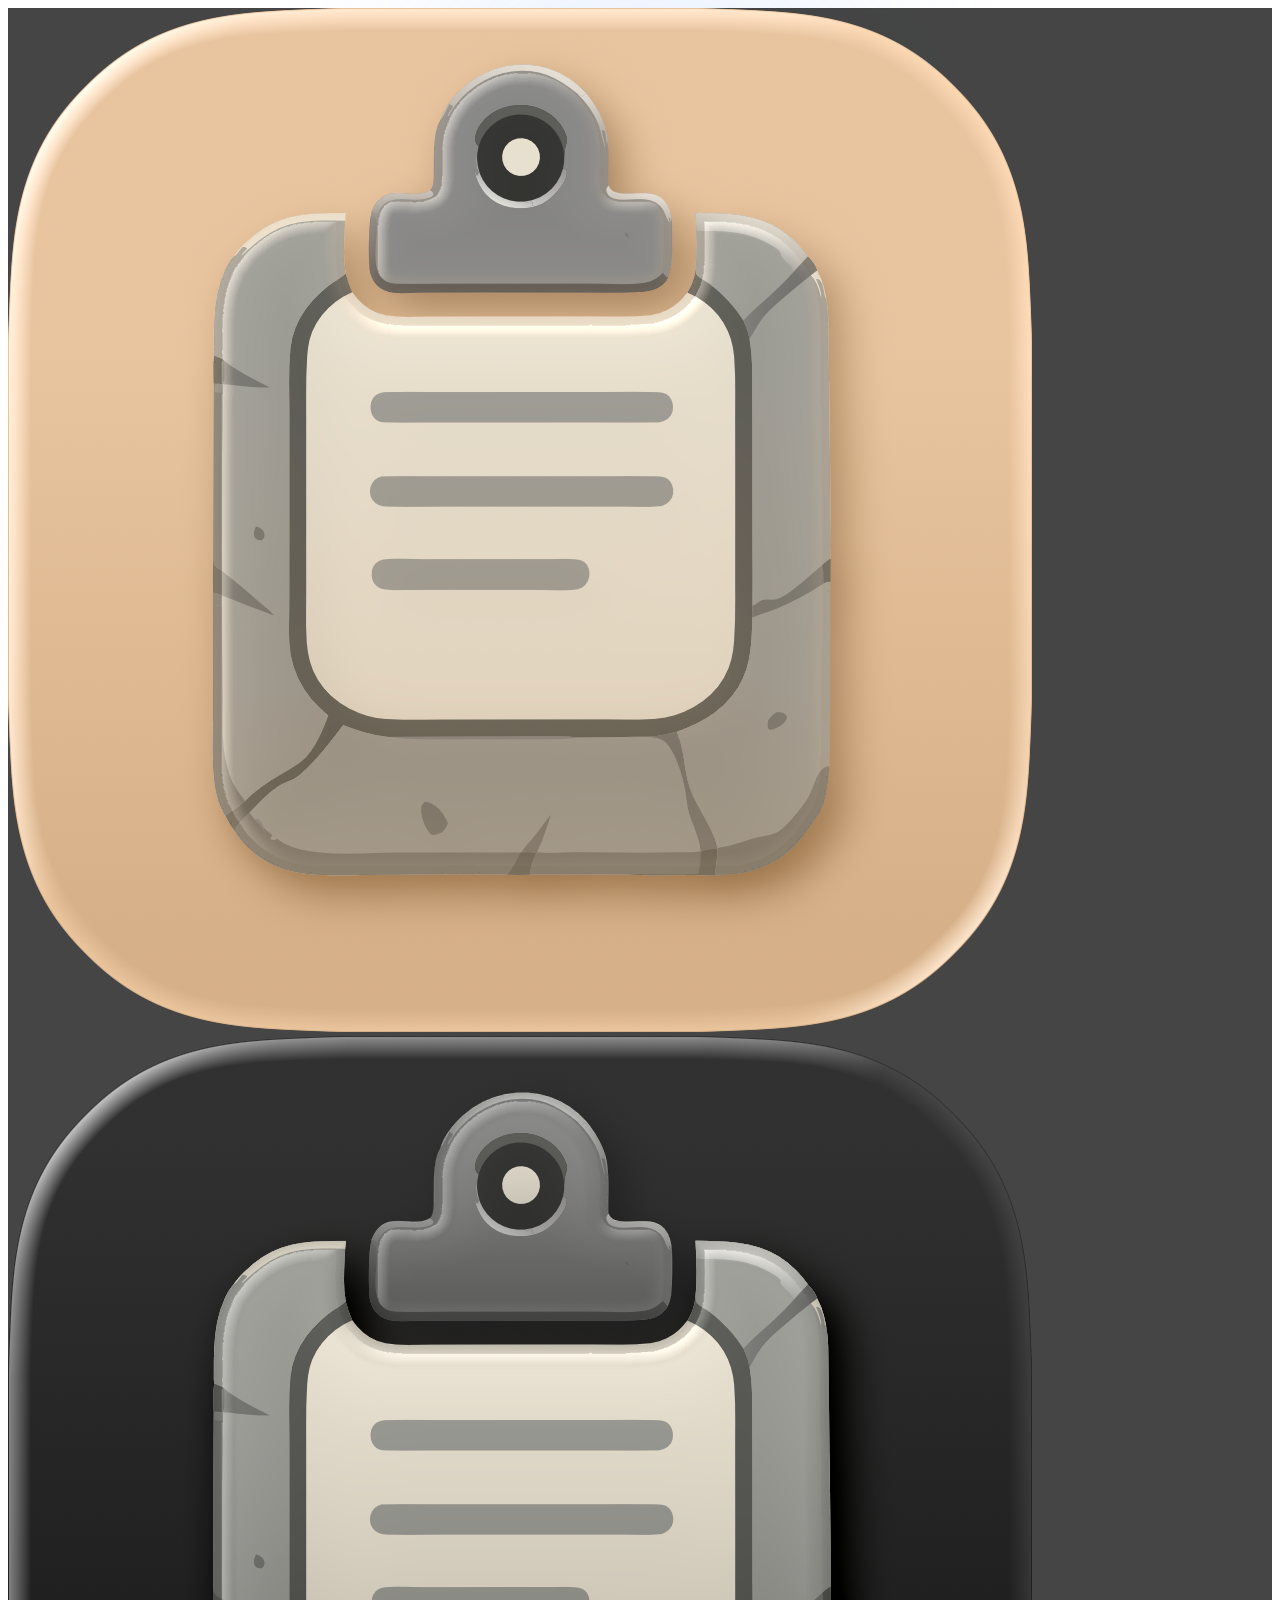
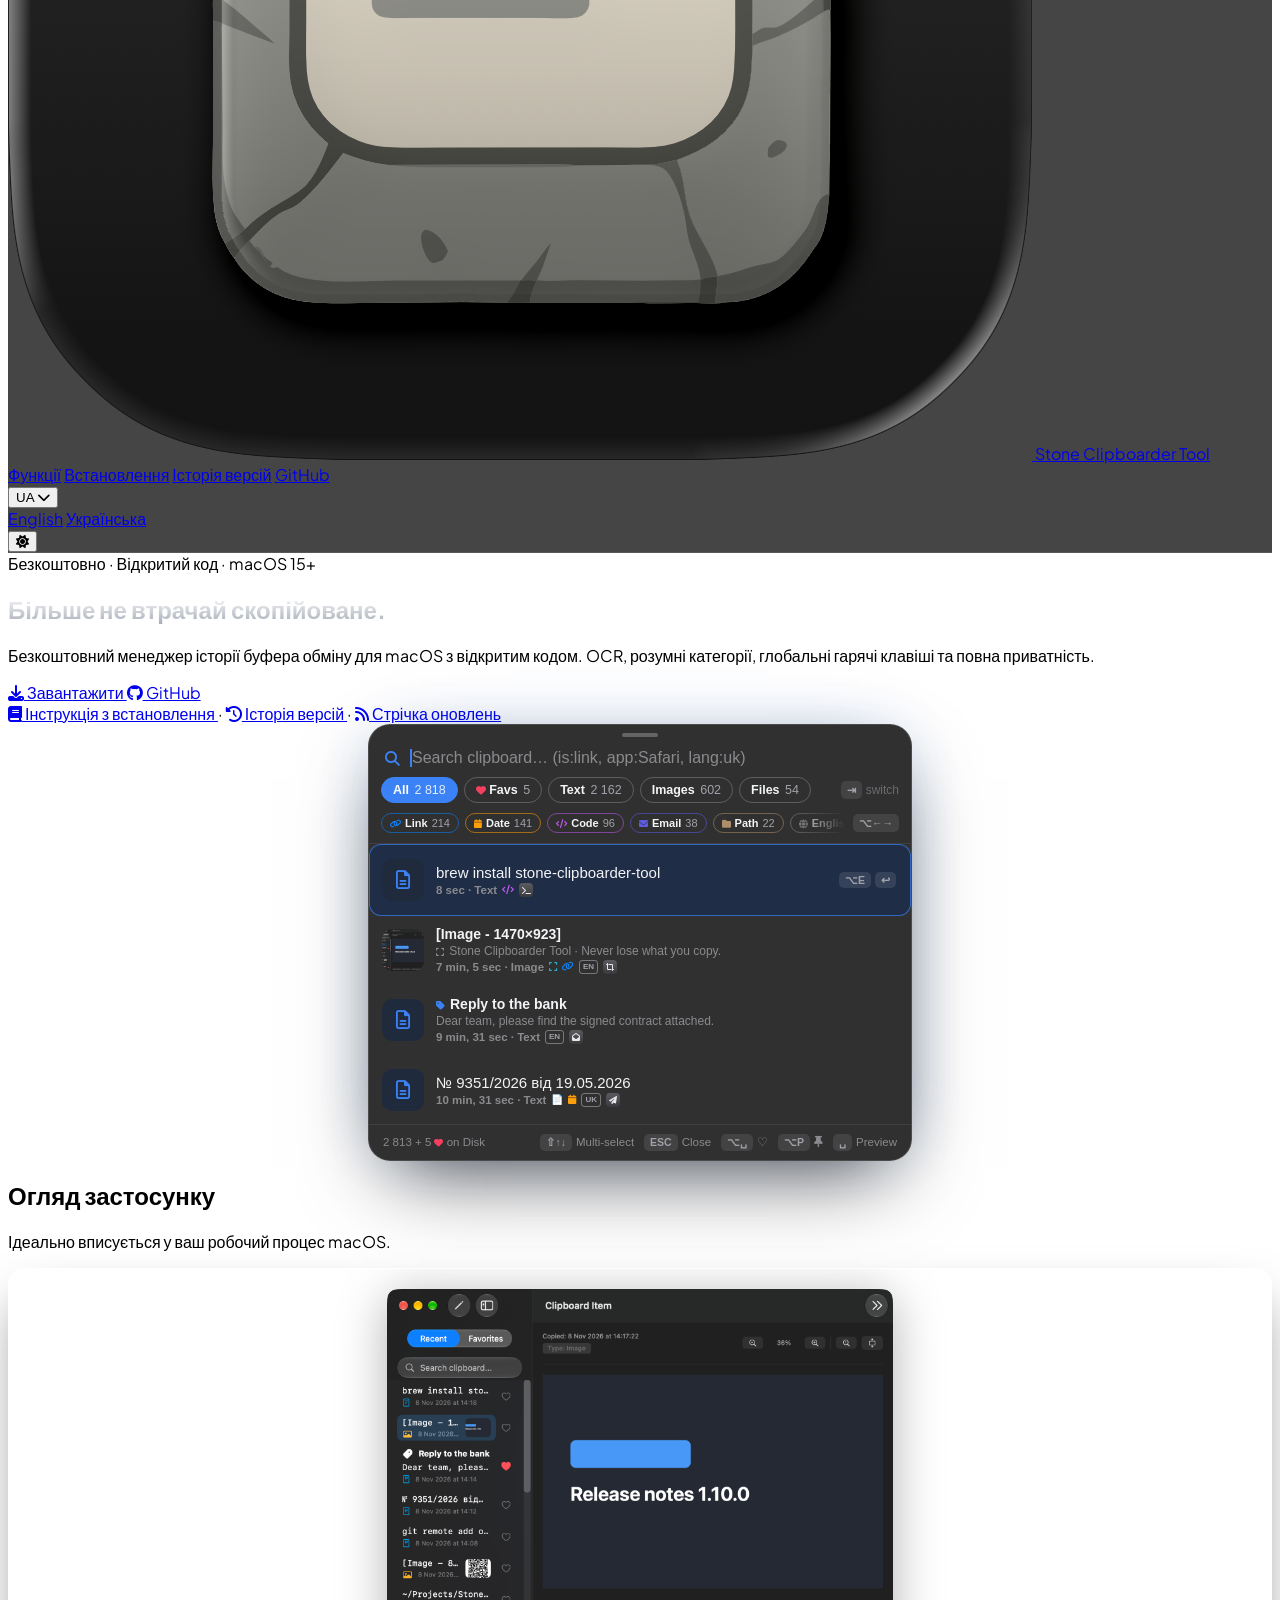
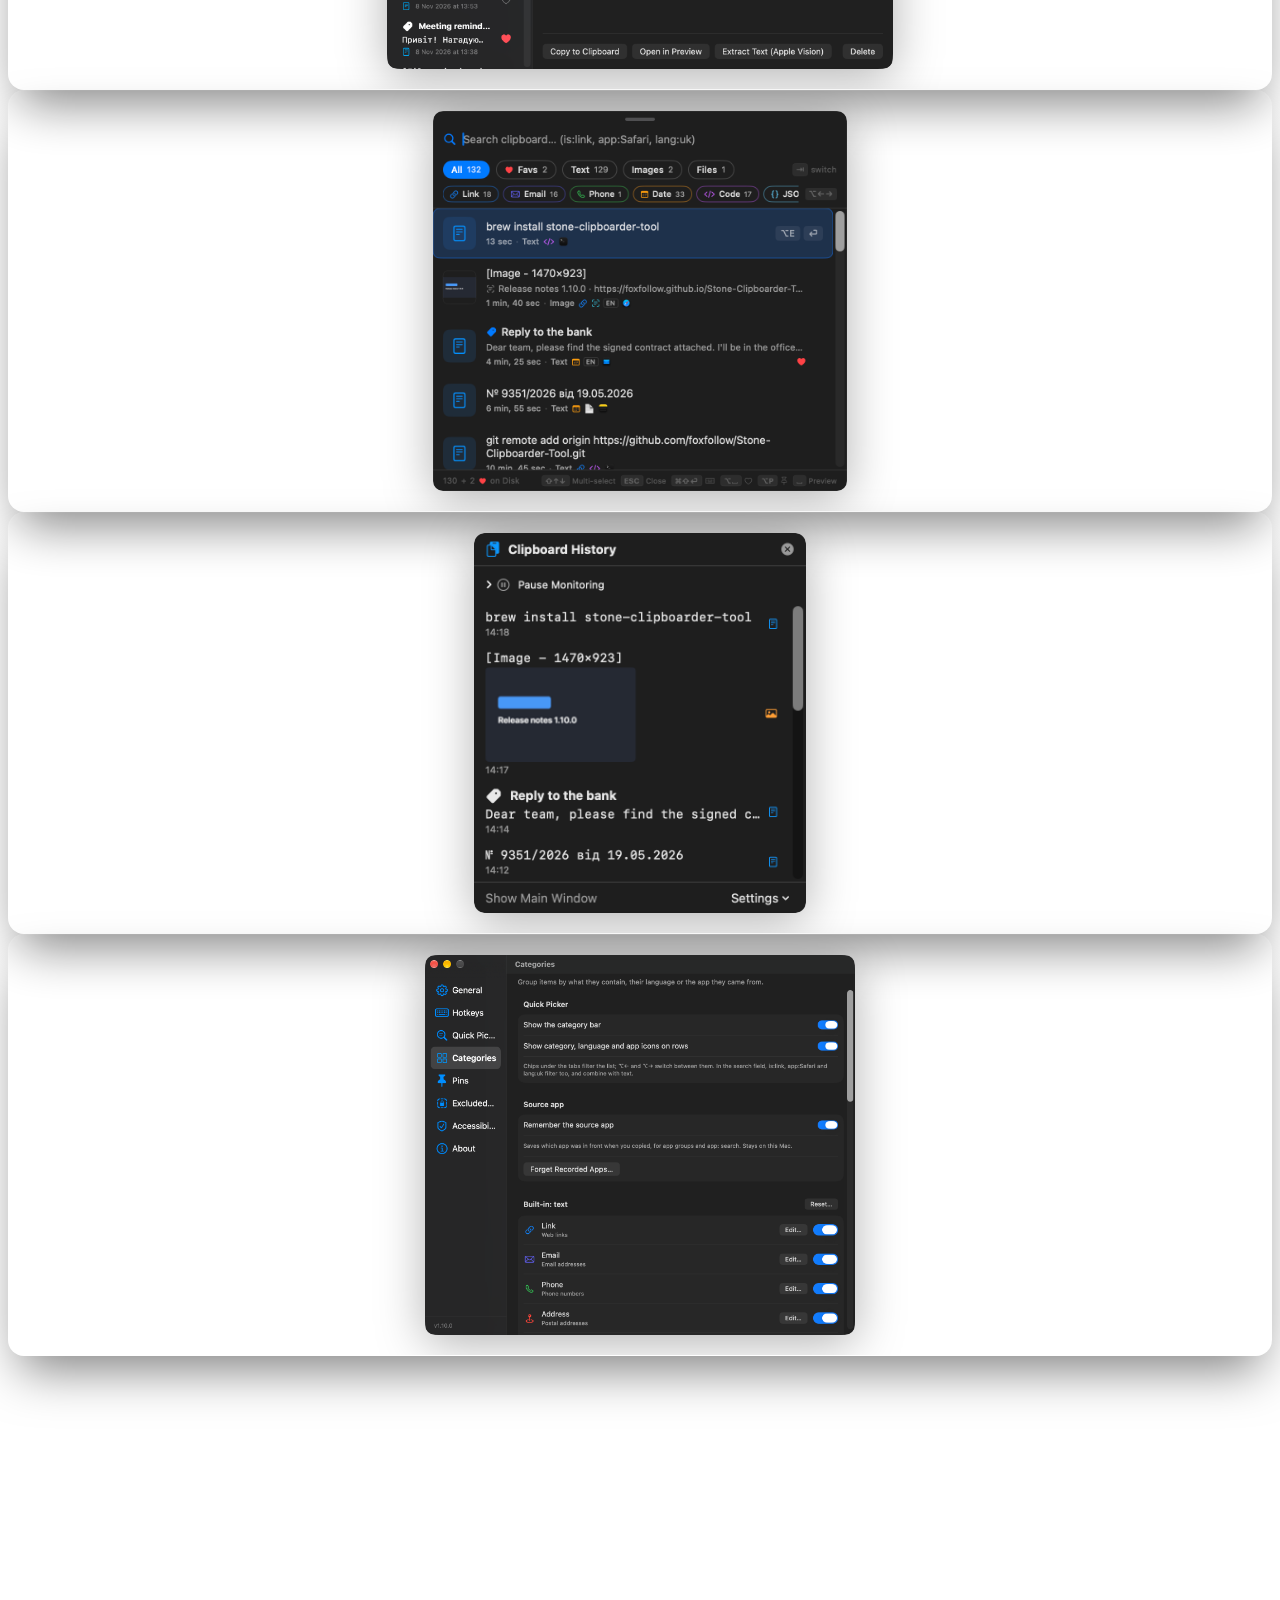
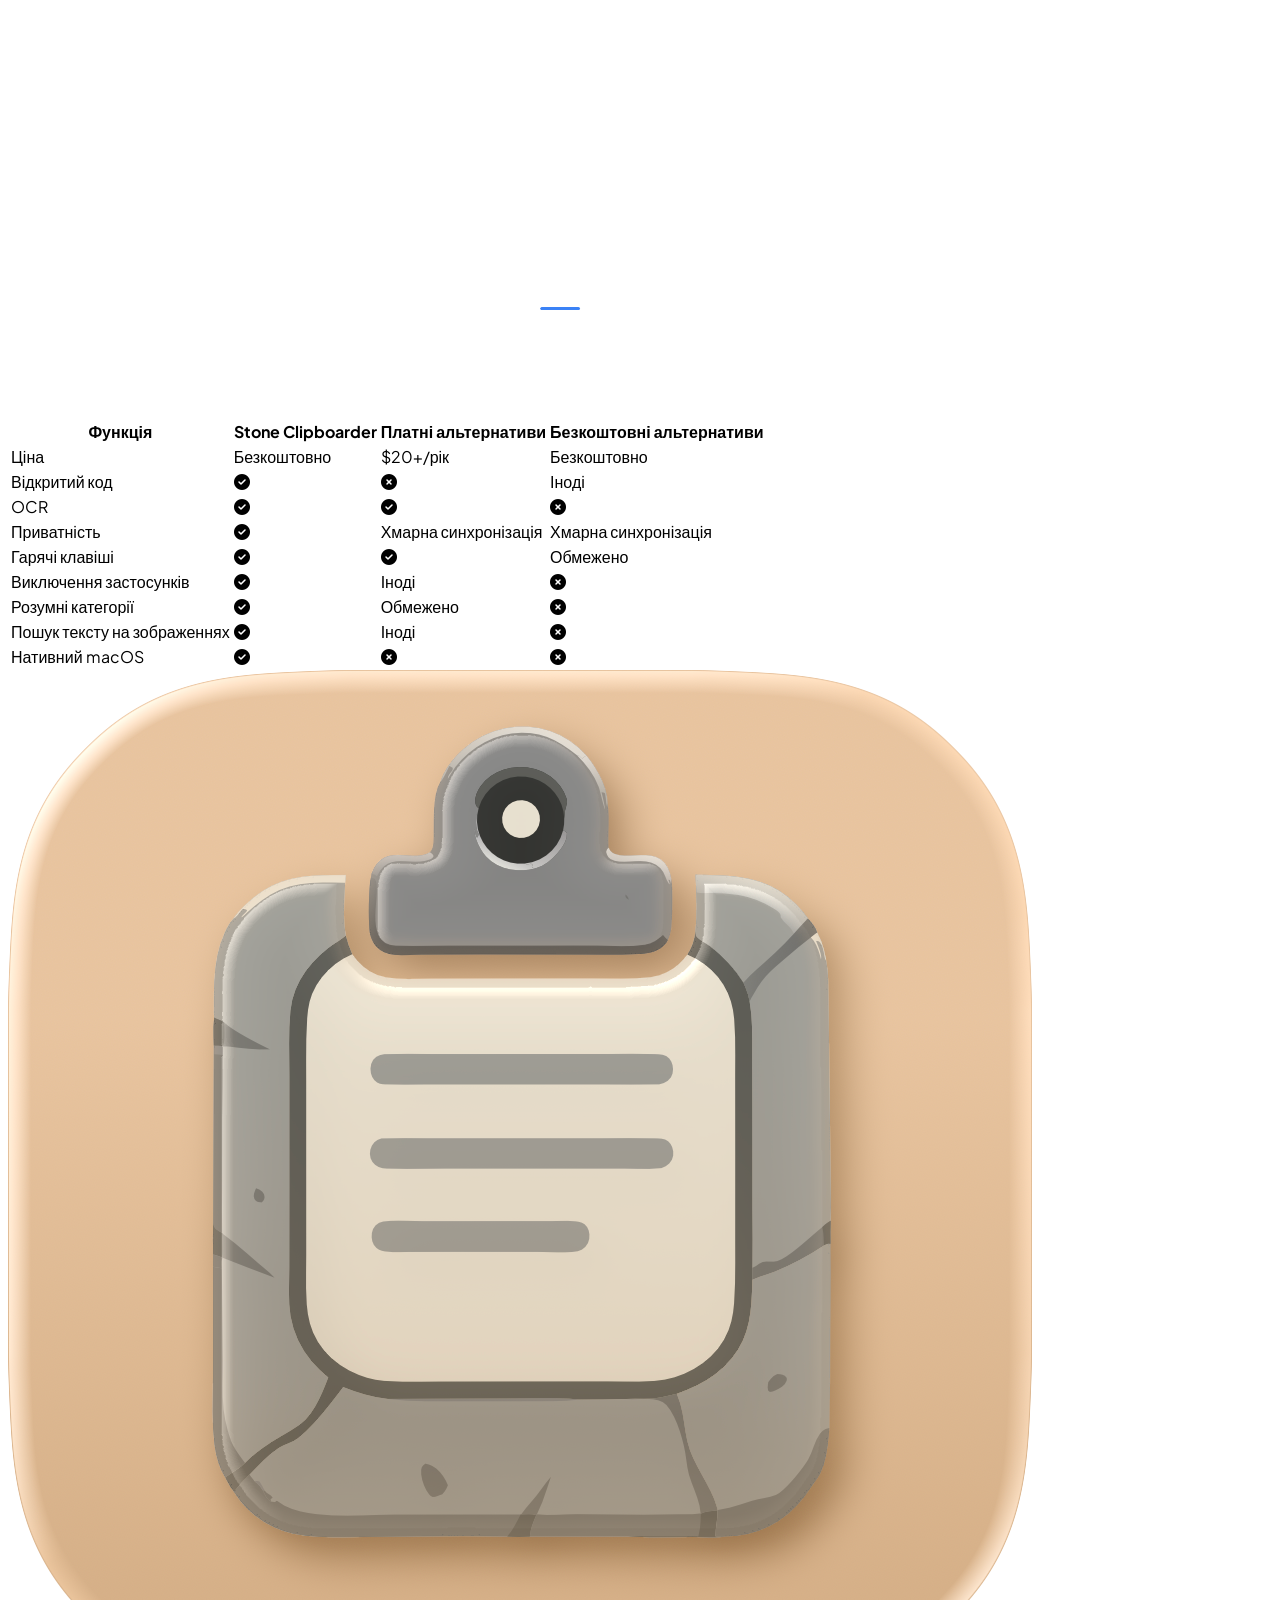
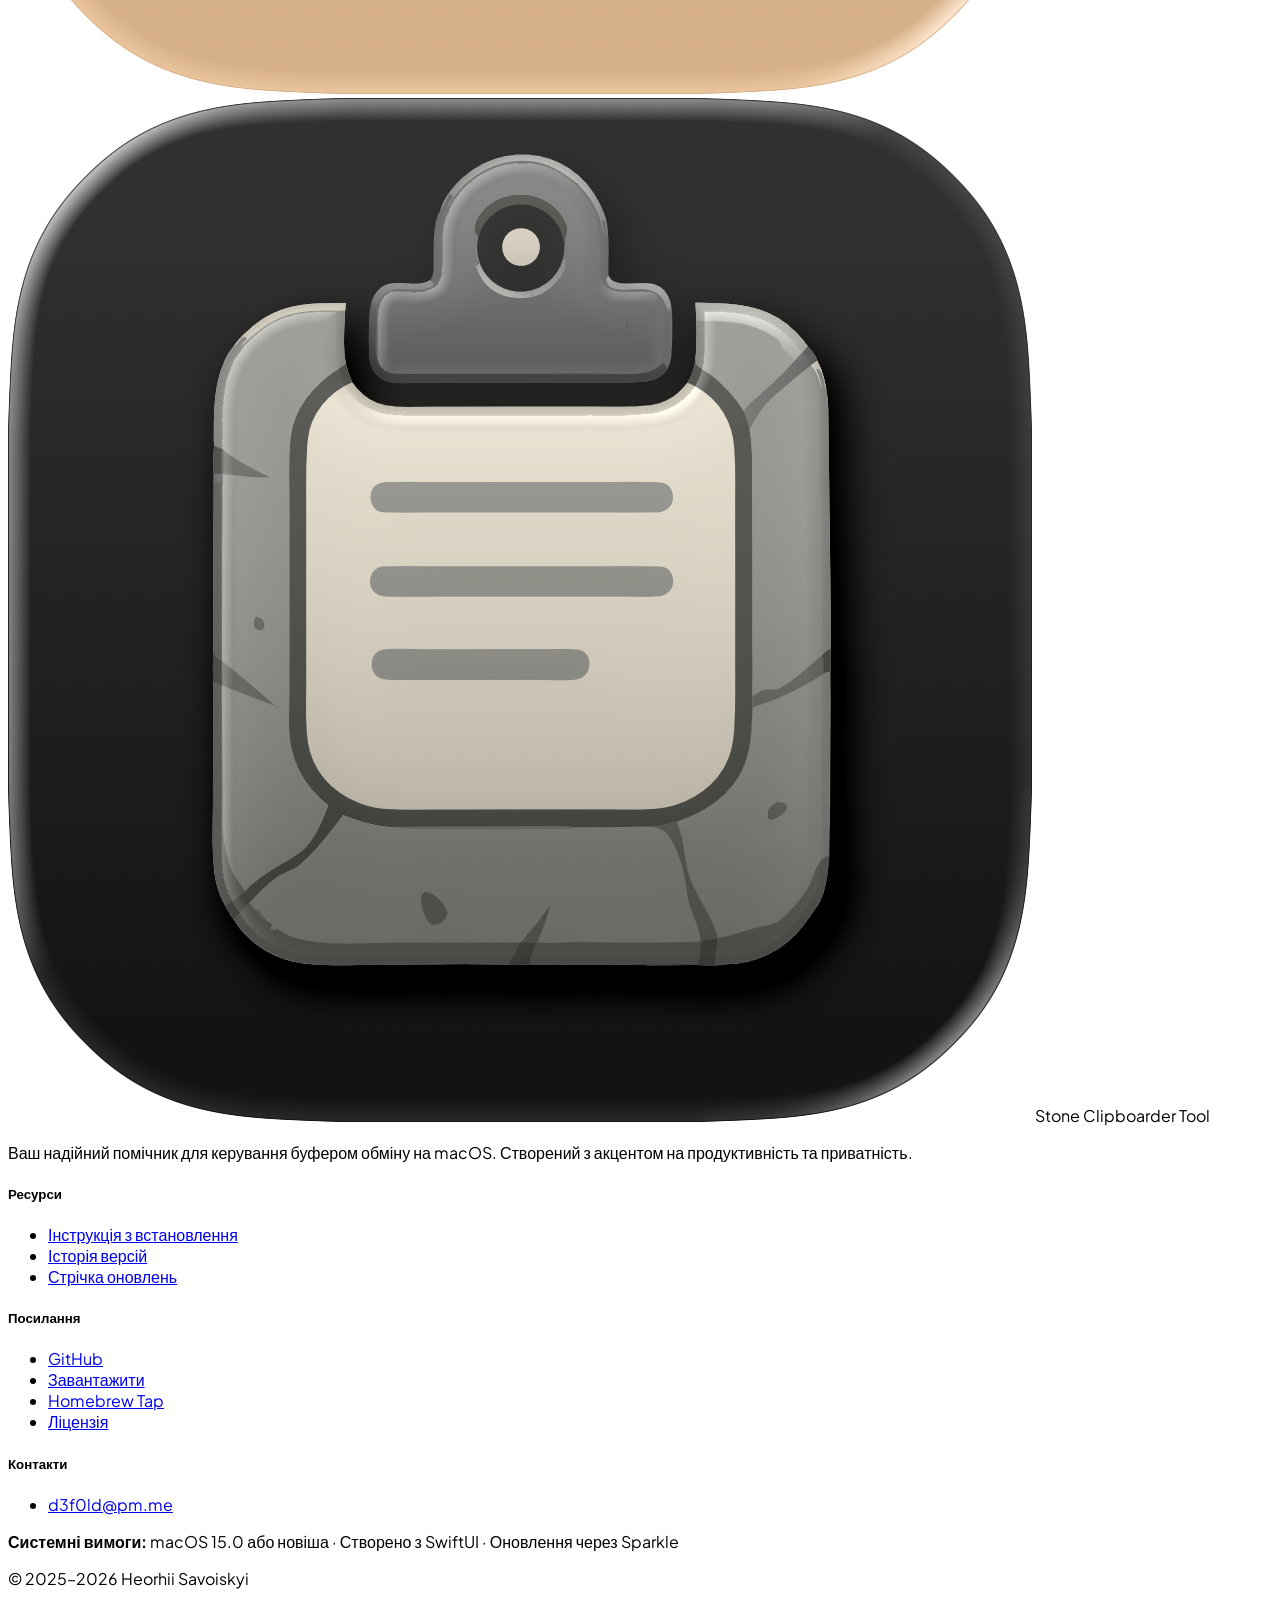
==== commit 3de13341: "Replace the landing screenshots with the 1.10.0 UI on made-up data The App Preview images showed an " ====
--- a/docs/index-ua.html
+++ b/docs/index-ua.html
@@ -323,7 +323,7 @@
                 <h2 class="section-title text-3xl font-bold mb-4">Огляд застосунку</h2>
                 <p class="section-sub text-gray-400">Ідеально вписується у ваш робочий процес macOS.</p>
             </div>
-            <div class="grid grid-cols-1 md:grid-cols-3 gap-6 items-stretch">
+            <div class="grid grid-cols-1 md:grid-cols-2 lg:grid-cols-4 gap-6 items-stretch">
                 <div class="reveal">
                     <div class="screenshot-card h-full" onclick="openModal(this.querySelector('img'), 'Головне вікно')">
                         <img alt="Головне вікно" class="theme-image"
@@ -346,6 +346,14 @@
                             data-light-src="resources/index/sct-light-menubar.png"
                             data-dark-src="resources/index/sct-dark-menubar.png"
                             src="resources/index/sct-dark-menubar.png" />
+                    </div>
+                </div>
+                <div class="reveal" style="transition-delay: 300ms">
+                    <div class="screenshot-card h-full" onclick="openModal(this.querySelector('img'), 'Налаштування — Категорії')">
+                        <img alt="Налаштування — Категорії" class="theme-image"
+                            data-light-src="resources/index/sct-light-categories.png"
+                            data-dark-src="resources/index/sct-dark-categories.png"
+                            src="resources/index/sct-dark-categories.png" />
                     </div>
                 </div>
             </div>
--- a/docs/resources/motion.css
+++ b/docs/resources/motion.css
@@ -92,7 +92,7 @@
 }
 
 /* ===== Hero: live Quick Picker demo (mirrors the app's panel) ===== */
-.clip-demo { max-width: 34rem; margin: 0 auto; perspective: 1100px; --row: 64px; }
+.clip-demo { max-width: 34rem; margin: 0 auto; perspective: 1100px; --row: 70px; }
 .qp {
     text-align: left; border-radius: 22px; overflow: hidden;
     font-family: -apple-system, BlinkMacSystemFont, 'SF Pro Text', 'Segoe UI', sans-serif;
@@ -123,7 +123,23 @@
 .qp-chip i { color: #f43f5e; font-size: 10px; }
 .qp-chip.on { background: #3b82f6; border-color: #3b82f6; color: #fff; }
 .qp-chip.on b { color: rgba(255, 255, 255, 0.85); }
-.qp-chip.bump b { display: inline-block; animation: countBump 0.6s var(--ease-spring); }
+.qp-chip.bump b, .qp-cat.bump b { display: inline-block; animation: countBump 0.6s var(--ease-spring); }
+
+/* Category chips: icon, name, count; outlined in the category's color. */
+.qp-cats { display: flex; align-items: center; gap: 8px; padding: 0 12px 10px; white-space: nowrap; }
+.qp-cats-row {
+    display: flex; gap: 6px; overflow: hidden; flex: 1; min-width: 0;
+    -webkit-mask-image: linear-gradient(to right, #000 88%, transparent); mask-image: linear-gradient(to right, #000 88%, transparent);
+}
+.qp-cat {
+    flex: none; display: inline-flex; align-items: center; gap: 4px; padding: 3px 8px; border-radius: 999px;
+    font-size: 11px; font-weight: 600; color: #f3f4f6;
+    border: 1px solid color-mix(in srgb, var(--c) 55%, transparent);
+}
+.qp-cat i { font-size: 9px; }
+.qp-cat b { font-weight: 500; color: #a1a1aa; font-variant-numeric: tabular-nums; }
+.qp-cats .qp-switch { margin-left: 0; }
+.qp-emoji { font-size: 10px; line-height: 1; }
 @keyframes countBump { 0% { transform: translateY(0); } 35% { transform: translateY(-4px); color: #93c5fd; } 100% { transform: none; } }
 .qp-switch { margin-left: auto; font-size: 12px; color: #6b6b70; }
 
@@ -151,7 +167,24 @@
 .qp-tile.thumb img { width: 100%; height: 100%; object-fit: cover; }
 .qp-txt { flex: 1; min-width: 0; display: flex; flex-direction: column; gap: 3px; }
 .qp-title { font-size: 15px; white-space: nowrap; overflow: hidden; text-overflow: ellipsis; }
-.qp-meta { font-size: 12px; font-weight: 600; color: #8b8b8f; font-variant-numeric: tabular-nums; }
+.qp-title.small { font-size: 14px; font-weight: 600; }
+.qp-tag { color: #3b82f6; font-size: 10px; margin-right: 5px; }
+.qp-sub { font-size: 12px; color: #8b8b8f; white-space: nowrap; overflow: hidden; text-overflow: ellipsis; }
+.qp-sub i { font-size: 9px; margin-right: 2px; }
+.qp-txt { gap: 2px; }
+.qp-meta {
+    display: flex; align-items: center; gap: 5px;
+    font-size: 11.5px; font-weight: 600; color: #8b8b8f; font-variant-numeric: tabular-nums; white-space: nowrap;
+}
+.qp-badge { font-size: 9.5px; display: inline-flex; }
+.qp-lang {
+    font: 700 8px/1 -apple-system, BlinkMacSystemFont, sans-serif; padding: 2px 3px; border-radius: 3px;
+    border: 0.5px solid rgba(255, 255, 255, 0.35); color: #a1a1aa;
+}
+.qp-app {
+    width: 14px; height: 14px; border-radius: 4px; display: inline-grid; place-items: center;
+    font-size: 8px; color: #e5e7eb; background: linear-gradient(#5b5b60, #3a3a3e);
+}
 .qp-hint { flex: none; display: none; align-items: center; gap: 4px; font-size: 12px; font-weight: 700; color: #8b8b8f; }
 .qp-row.sel .qp-hint { display: flex; }
 .qp-row.sel .qp-hint kbd { background: rgba(255, 255, 255, 0.1); }
@@ -166,10 +199,11 @@
 .qp-hints { display: flex; gap: 10px; overflow: hidden; }
 .qp-hints > span { display: flex; align-items: center; gap: 4px; }
 @media (max-width: 640px) {
-    .clip-demo { --row: 58px; }
+    .clip-demo { --row: 66px; }
     .qp-switch, .qp-x { display: none !important; }
     .qp-chips { -webkit-mask-image: linear-gradient(to right, #000 80%, transparent); mask-image: linear-gradient(to right, #000 80%, transparent); }
     .qp-title { font-size: 14px; }
+    .qp-cats .qp-switch { display: none; }
     .qp-tile { width: 38px; height: 38px; }
 }
 
@@ -182,6 +216,10 @@
 html:not(.dark) .qp-chip b { color: #6b7280; }
 html:not(.dark) .qp-chip.on { color: #fff; border-color: #3b82f6; }
 html:not(.dark) .qp-chip.on b { color: rgba(255, 255, 255, 0.85); }
+html:not(.dark) .qp-cat { color: #1d1d1f; }
+html:not(.dark) .qp-cat b { color: #6b7280; }
+html:not(.dark) .qp-lang { border-color: rgba(0, 0, 0, 0.3); color: #6b7280; }
+html:not(.dark) .qp-app { color: #fff; background: linear-gradient(#9ca3af, #6b7280); }
 html:not(.dark) .qp kbd { background: rgba(0, 0, 0, 0.06); color: #6b7280; }
 html:not(.dark) .qp-list, html:not(.dark) .qp-foot { border-color: rgba(0, 0, 0, 0.07); }
 html:not(.dark) .qp-row.sel { background: #dbe8fd; border-color: rgba(59, 130, 246, 0.6); }
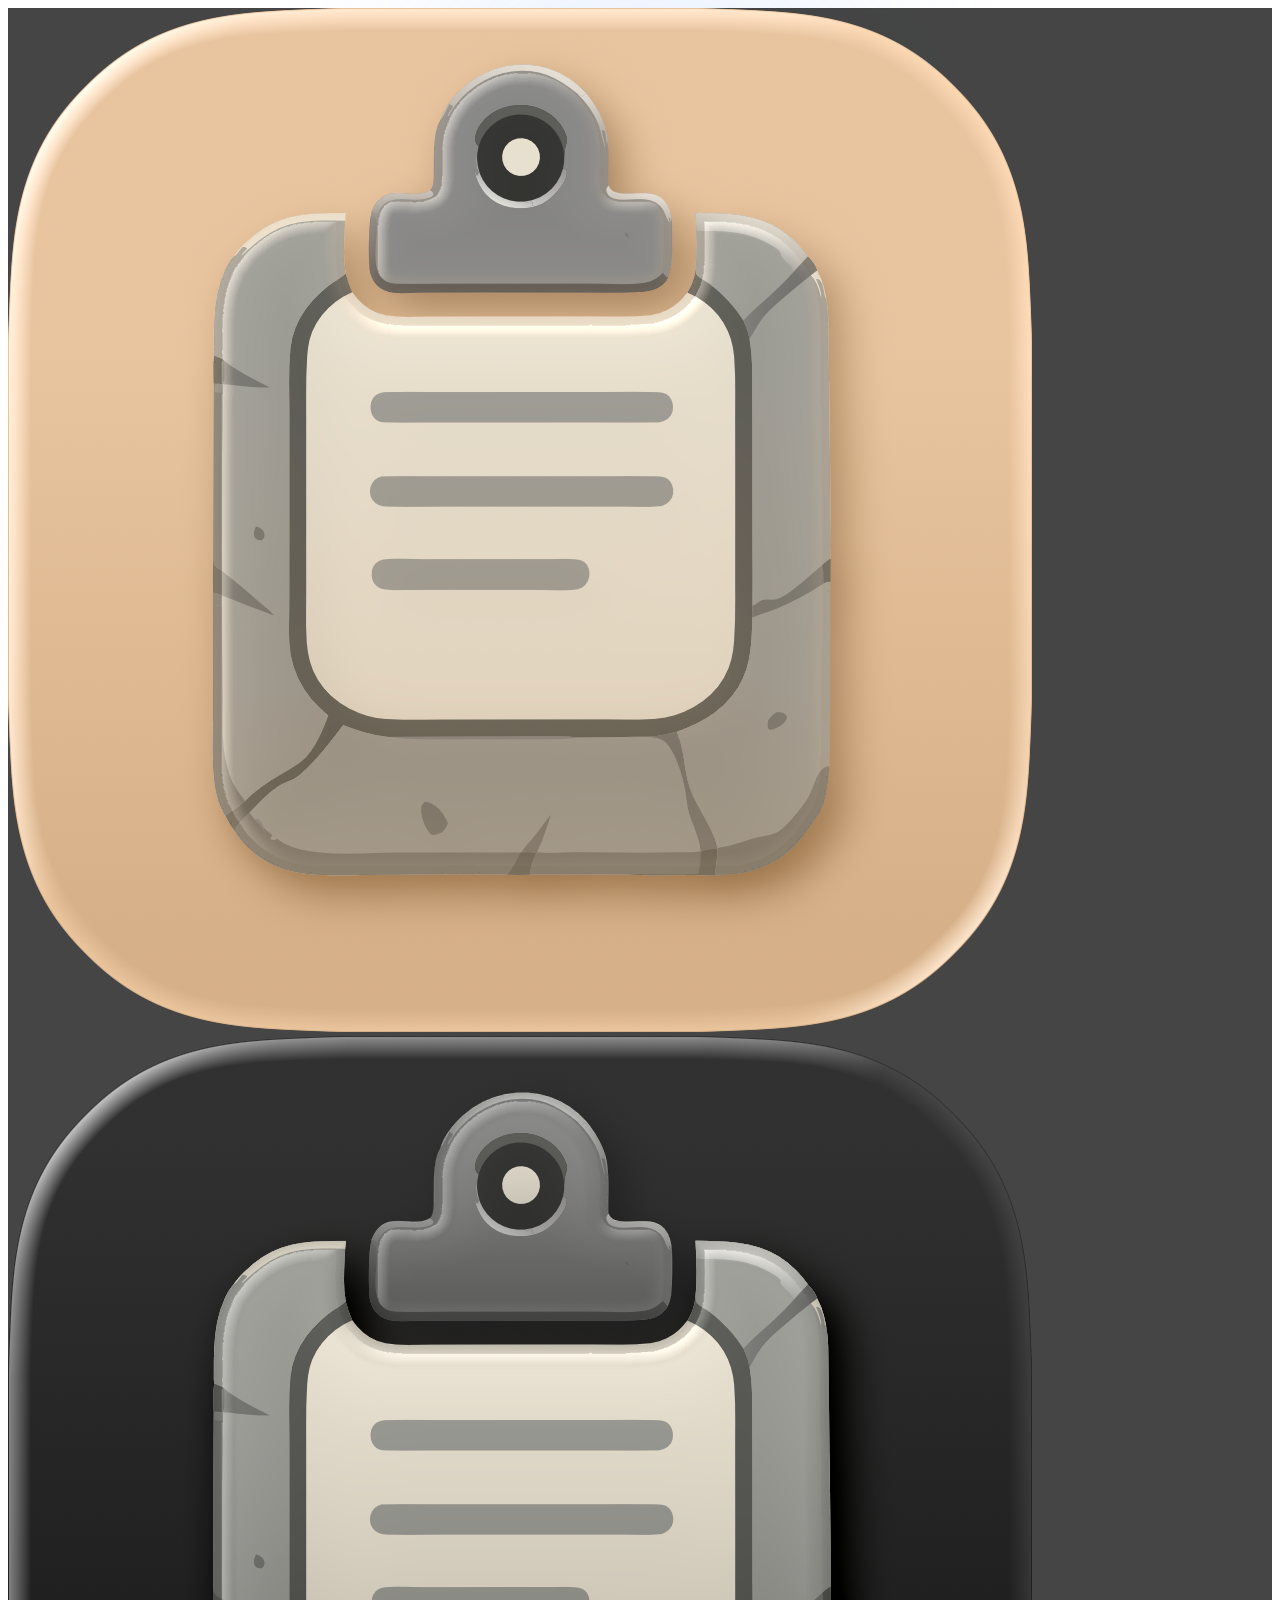
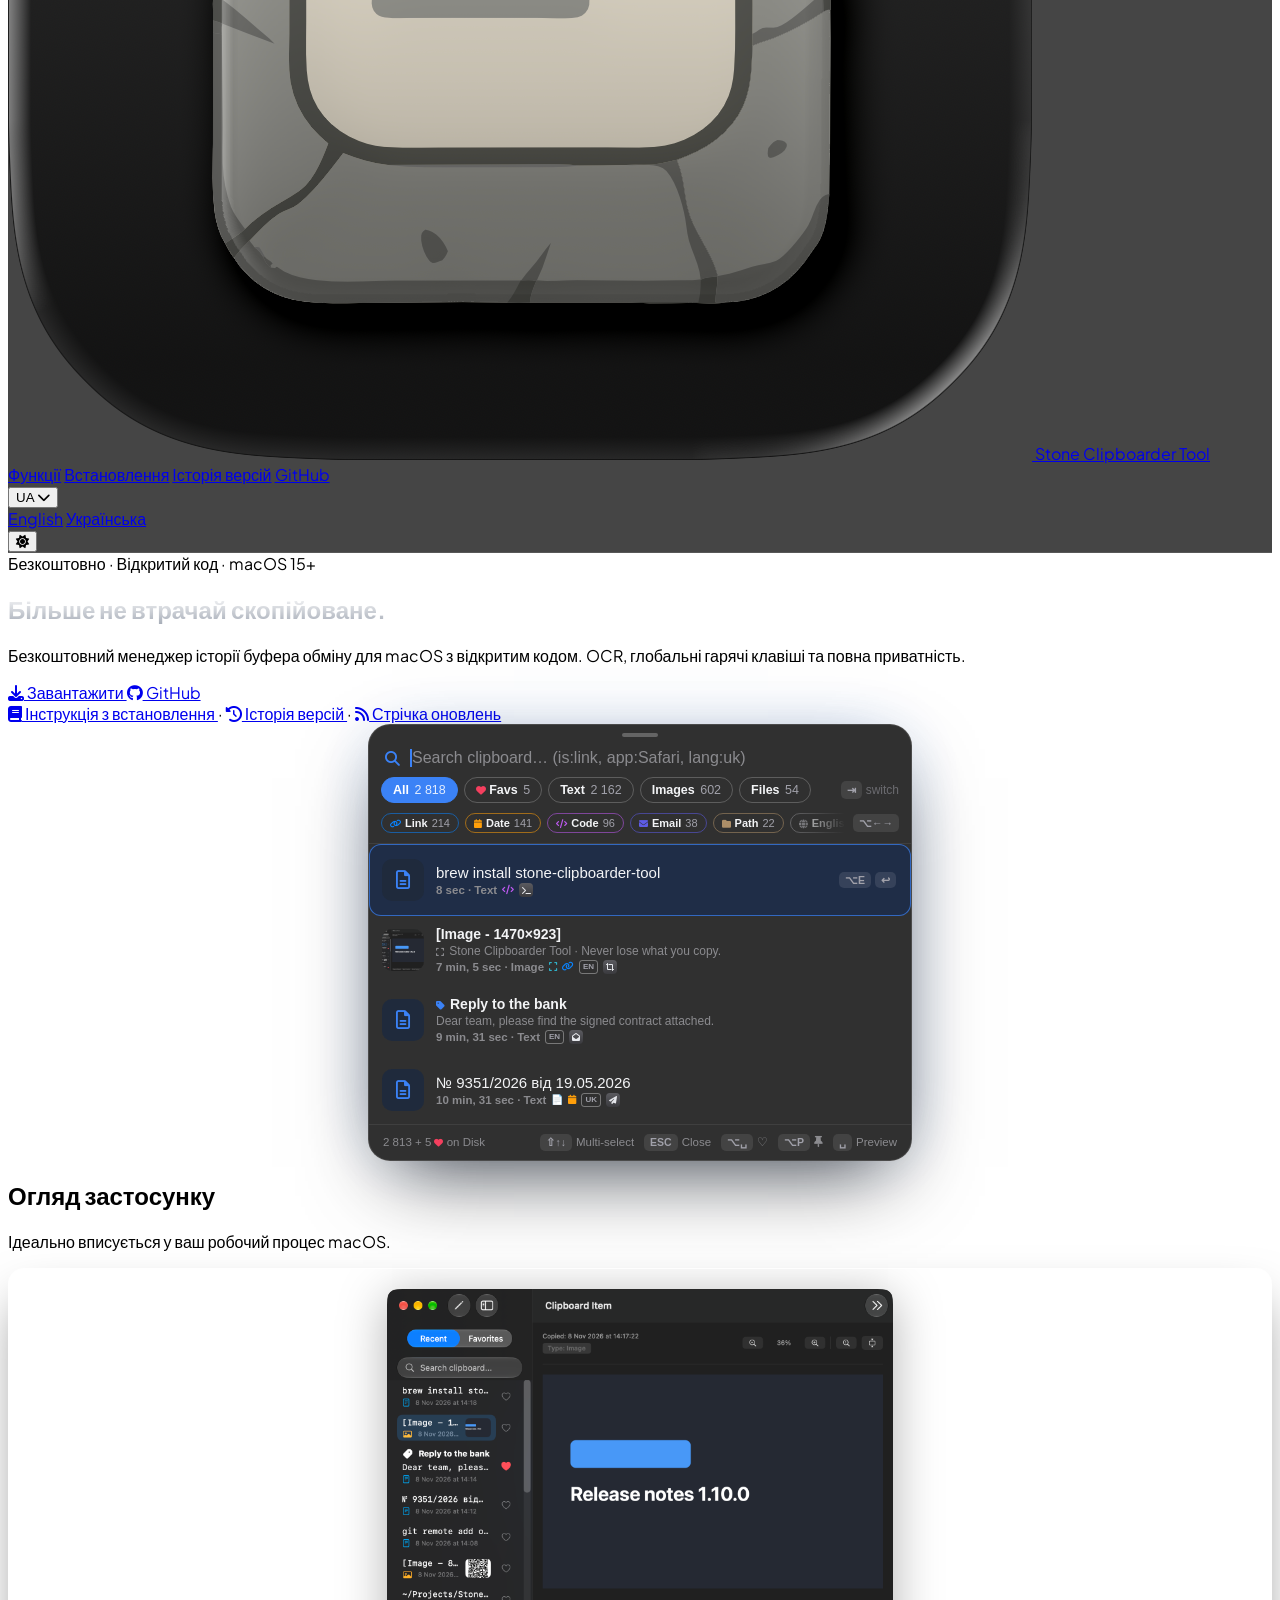
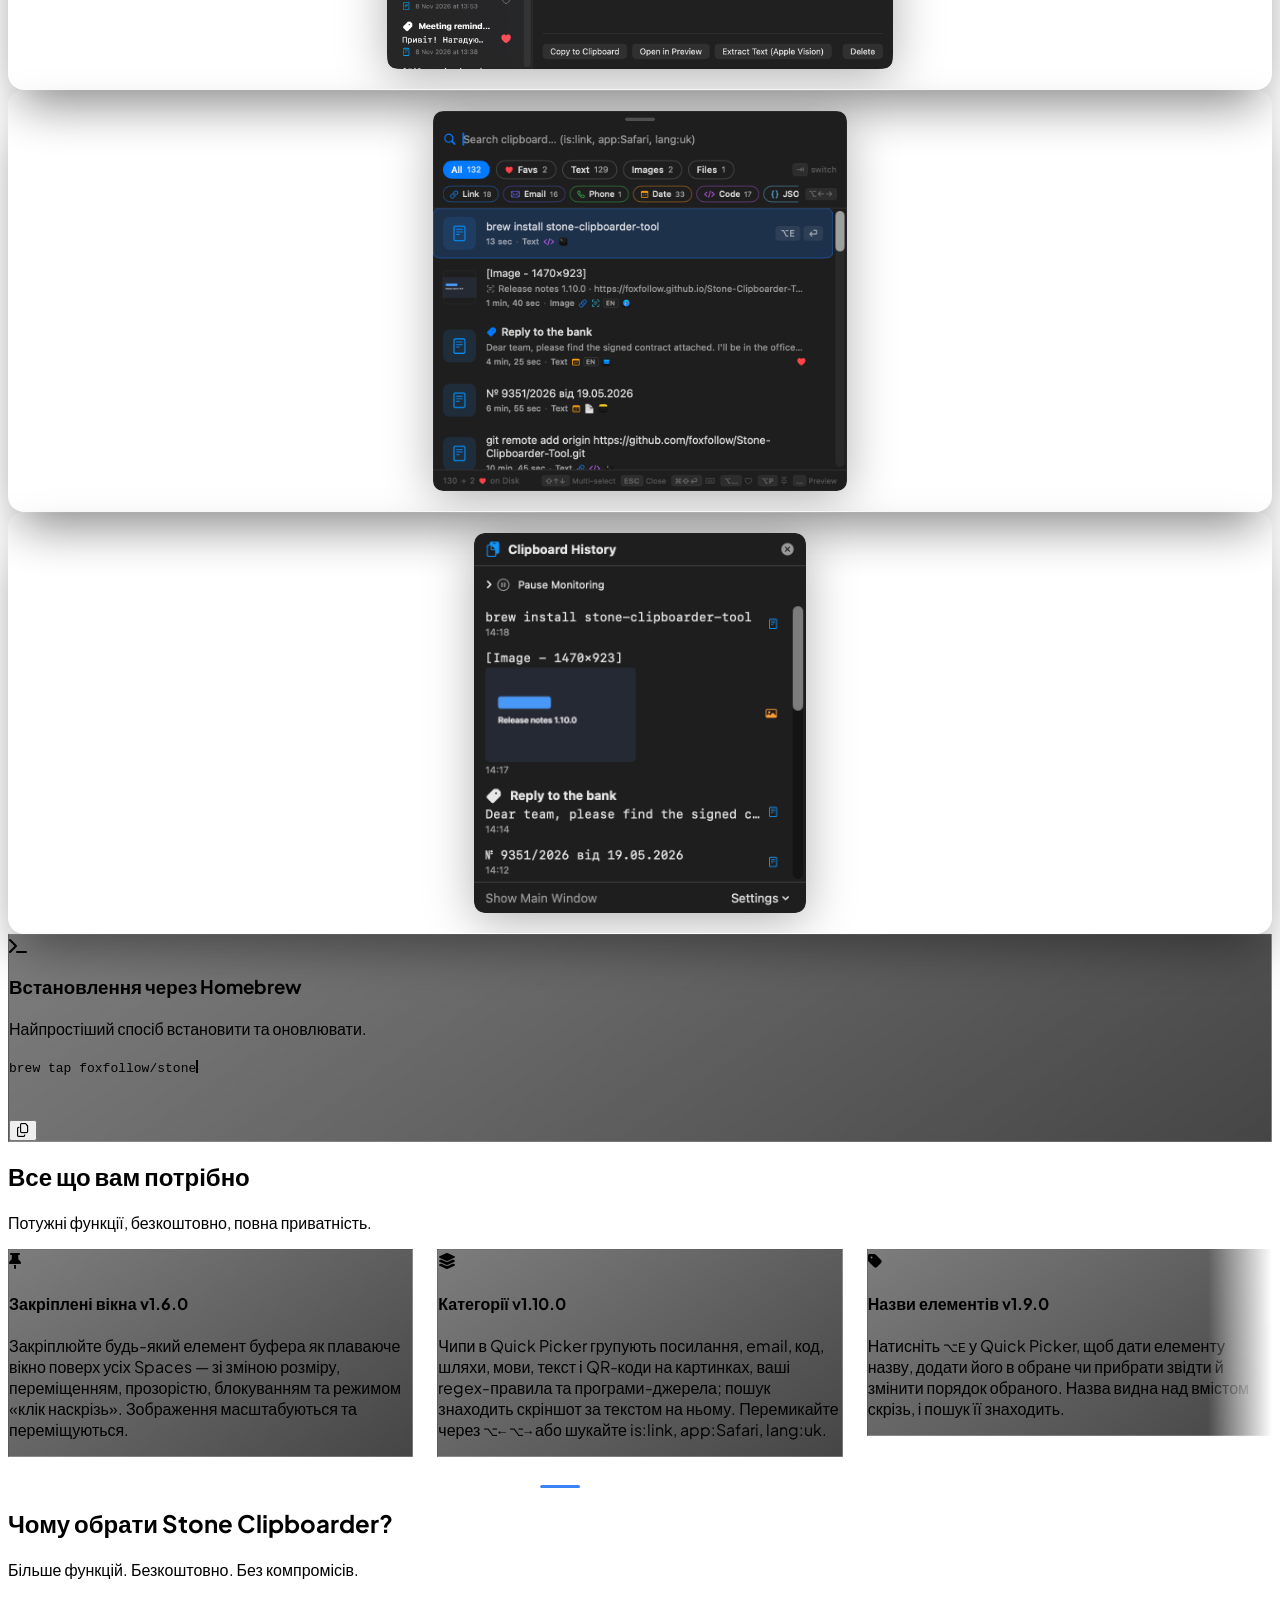
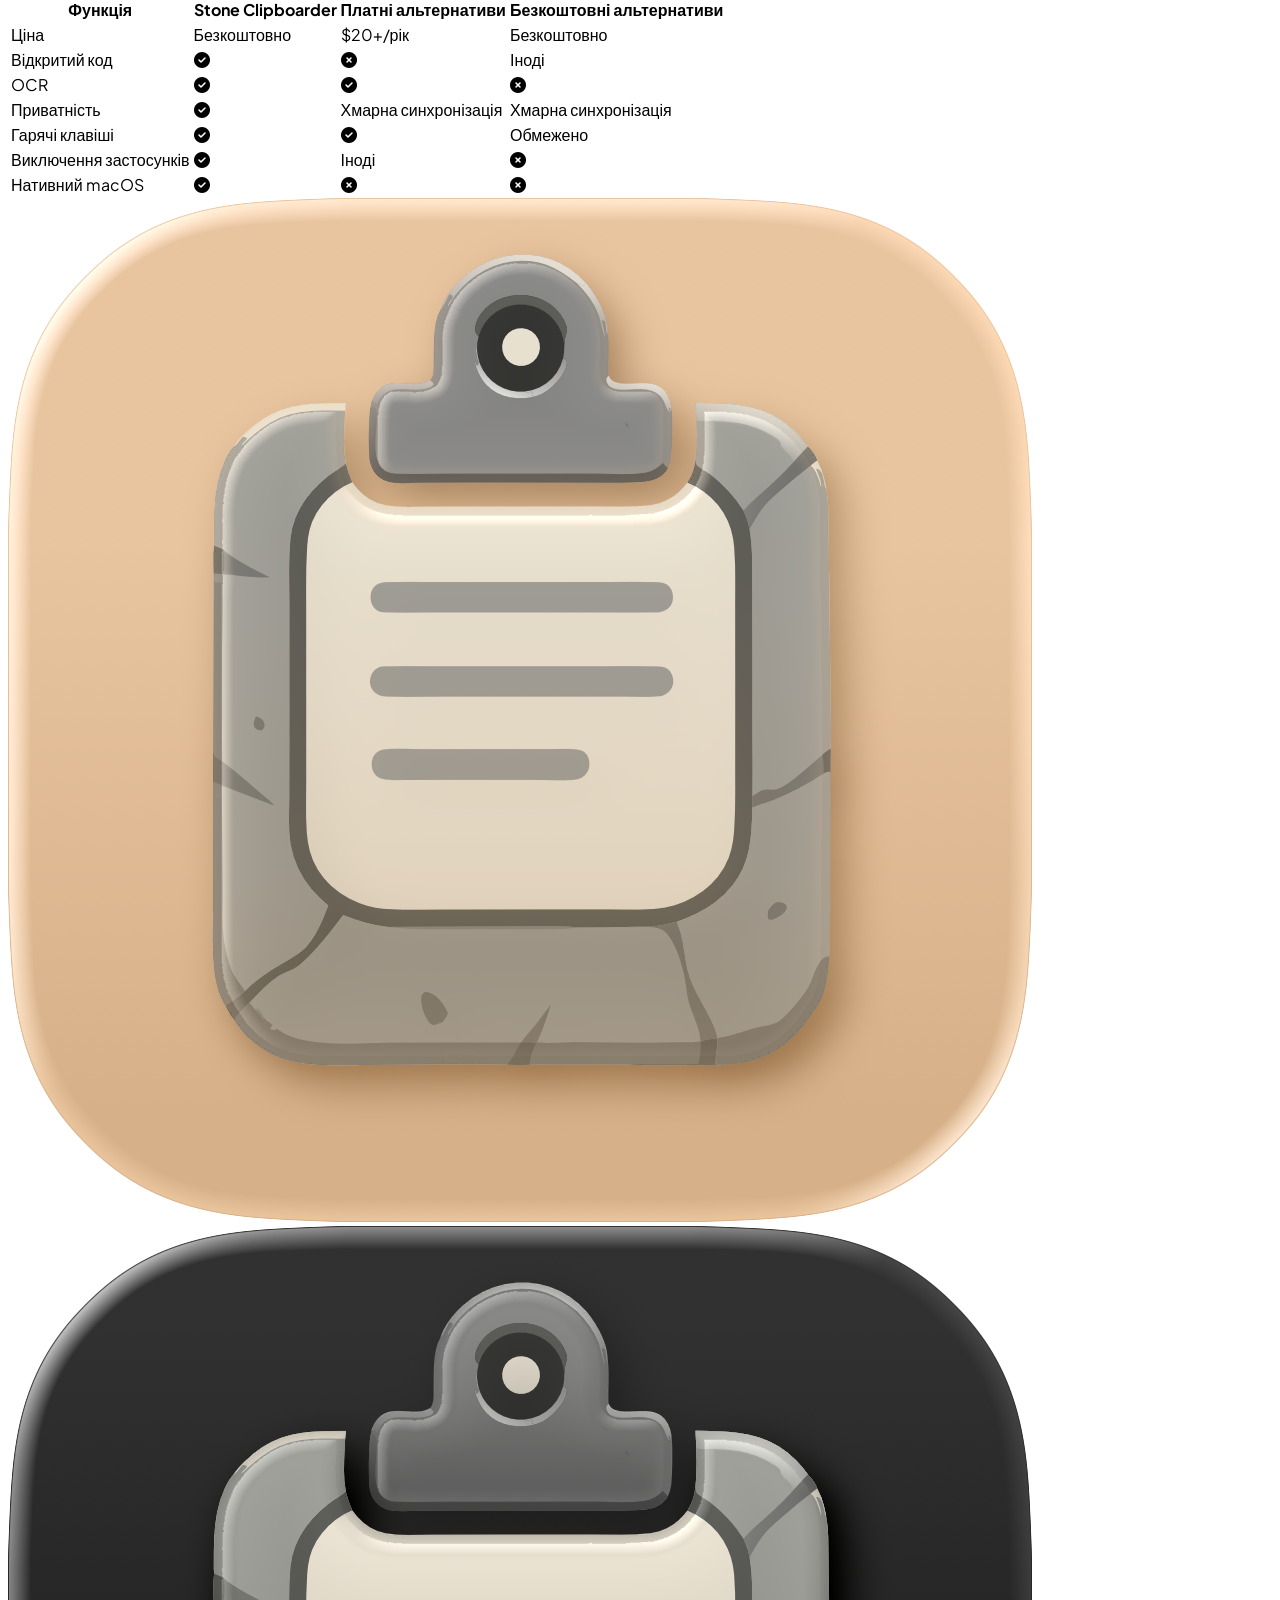
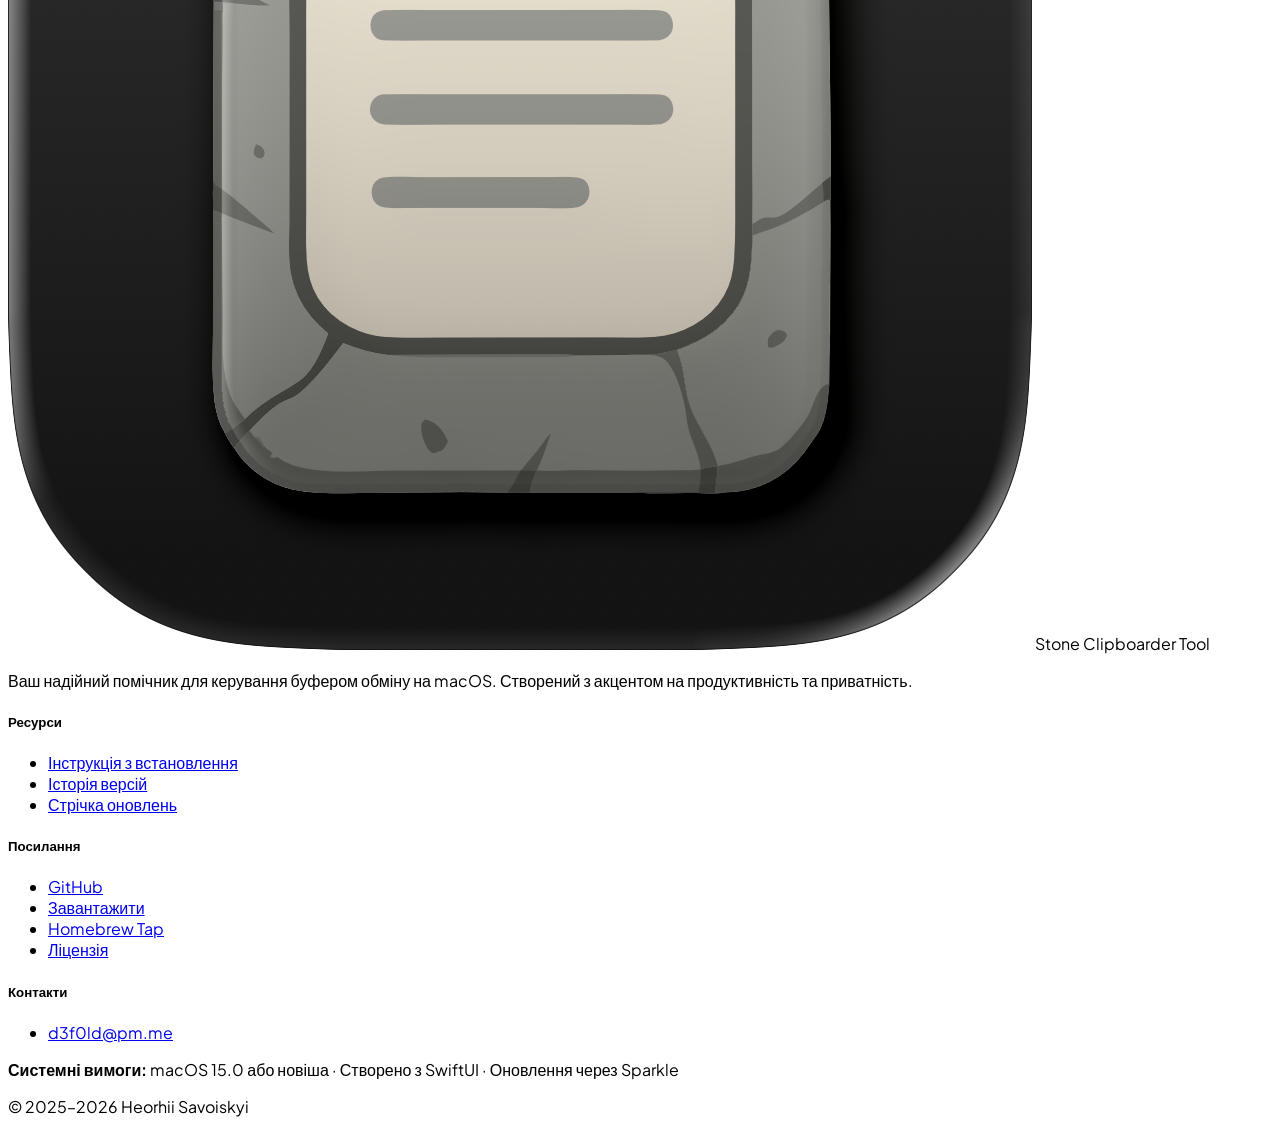
==== commit 4b8687de: "Merge pull request #29 from foxfollow/feature/item-categories Release 1.10.0: categories in the Quic" ====
--- a/docs/index-ua.html
+++ b/docs/index-ua.html
@@ -6,9 +6,9 @@
     <meta content="width=device-width, initial-scale=1.0" name="viewport" />
     <script>(function () { var d = document.documentElement; d.classList.add('js'); if ((localStorage.getItem('theme') || 'dark') !== 'dark') d.classList.remove('dark'); })();</script>
     <meta name="description"
-        content="Безкоштовний менеджер буфера обміну для macOS з відкритим кодом. Зберігайте всю історію копіювання, отримуйте миттєвий доступ через глобальні гарячі клавіші або Quick Picker у стилі Spotlight. Розпізнавання тексту (OCR), розумні категорії, обрані та повна приватність." />
+        content="Безкоштовний менеджер буфера обміну для macOS з відкритим кодом. Зберігайте всю історію копіювання, отримуйте миттєвий доступ через глобальні гарячі клавіші або Quick Picker у стилі Spotlight. Розпізнавання тексту (OCR), розумні обрані та повна приватність." />
     <meta name="keywords"
-        content="менеджер буфера обміну, macOS, історія буфера обміну, clipboard manager, копіювання вставка, продуктивність, OCR, категорії буфера обміну, безкоштовно, відкритий код" />
+        content="менеджер буфера обміну, macOS, історія буфера обміну, clipboard manager, копіювання вставка, продуктивність, безкоштовно, відкритий код" />
     <title>Stone Clipboarder Tool – Безкоштовний менеджер буфера обміну для macOS</title>
     <link rel="icon" type="image/png" sizes="48x48" href="resources/index/favicon-48x48.png" media="(prefers-color-scheme: light)" />
     <link rel="icon" type="image/png" sizes="48x48" href="resources/index/favicon-dark-48x48.png" media="(prefers-color-scheme: dark)" />
@@ -20,14 +20,14 @@
     <meta property="og:type" content="website" />
     <meta property="og:site_name" content="Stone Clipboarder Tool" />
     <meta property="og:title" content="Stone Clipboarder Tool – Безкоштовний менеджер буфера обміну для macOS" />
-    <meta property="og:description" content="Безкоштовний менеджер історії буфера обміну для macOS з відкритим кодом. OCR, розумні категорії, глобальні гарячі клавіші та повна приватність." />
+    <meta property="og:description" content="Безкоштовний менеджер історії буфера обміну для macOS з відкритим кодом. OCR, глобальні гарячі клавіші та повна приватність." />
     <meta property="og:url" content="https://foxfollow.github.io/Stone-Clipboarder-Tool/index-ua.html" />
     <meta property="og:image" content="https://foxfollow.github.io/Stone-Clipboarder-Tool/resources/index/StoneClipboarderIcon2-iOS-Default-1024x1024@2x.png" />
     <meta property="og:locale" content="uk_UA" />
     <meta property="og:locale:alternate" content="en_US" />
     <meta name="twitter:card" content="summary" />
     <meta name="twitter:title" content="Stone Clipboarder Tool – Безкоштовний менеджер буфера обміну для macOS" />
-    <meta name="twitter:description" content="Безкоштовний менеджер історії буфера обміну для macOS з відкритим кодом. OCR, розумні категорії, глобальні гарячі клавіші та повна приватність." />
+    <meta name="twitter:description" content="Безкоштовний менеджер історії буфера обміну для macOS з відкритим кодом. OCR, глобальні гарячі клавіші та повна приватність." />
     <meta name="twitter:image" content="https://foxfollow.github.io/Stone-Clipboarder-Tool/resources/index/StoneClipboarderIcon2-iOS-Default-1024x1024@2x.png" />
     <script src="https://cdn.tailwindcss.com?plugins=forms,container-queries"></script>
     <link href="https://cdnjs.cloudflare.com/ajax/libs/font-awesome/6.4.0/css/all.min.css" rel="stylesheet" />
@@ -289,7 +289,7 @@
                 Більше не втрачай скопійоване.
             </h1>
             <p class="anim-fade anim-d2 hero-sub text-lg md:text-xl text-gray-400 max-w-2xl mx-auto mb-10 leading-relaxed">
-                Безкоштовний менеджер історії буфера обміну для macOS з відкритим кодом. OCR, розумні категорії, глобальні гарячі клавіші та повна приватність.
+                Безкоштовний менеджер історії буфера обміну для macOS з відкритим кодом. OCR, глобальні гарячі клавіші та повна приватність.
             </p>
             <div class="anim-fade anim-d3 flex flex-col sm:flex-row items-center justify-center gap-4 mb-6">
                 <a href="https://github.com/foxfollow/Stone-Clipboarder-Tool/releases/latest"
@@ -323,7 +323,7 @@
                 <h2 class="section-title text-3xl font-bold mb-4">Огляд застосунку</h2>
                 <p class="section-sub text-gray-400">Ідеально вписується у ваш робочий процес macOS.</p>
             </div>
-            <div class="grid grid-cols-1 md:grid-cols-2 lg:grid-cols-4 gap-6 items-stretch">
+            <div class="grid grid-cols-1 md:grid-cols-3 gap-6 items-stretch">
                 <div class="reveal">
                     <div class="screenshot-card h-full" onclick="openModal(this.querySelector('img'), 'Головне вікно')">
                         <img alt="Головне вікно" class="theme-image"
@@ -348,14 +348,6 @@
                             src="resources/index/sct-dark-menubar.png" />
                     </div>
                 </div>
-                <div class="reveal" style="transition-delay: 300ms">
-                    <div class="screenshot-card h-full" onclick="openModal(this.querySelector('img'), 'Налаштування — Категорії')">
-                        <img alt="Налаштування — Категорії" class="theme-image"
-                            data-light-src="resources/index/sct-light-categories.png"
-                            data-dark-src="resources/index/sct-dark-categories.png"
-                            src="resources/index/sct-dark-categories.png" />
-                    </div>
-                </div>
             </div>
         </section>
 
@@ -393,14 +385,12 @@
             <div class="carousel-container reveal" id="featureCarousel">
                 <div class="carousel-track">
                     <div class="carousel-slide"><div class="card-gradient feat-card p-8 rounded-2xl h-full"><div class="mb-6"><i class="fa-solid fa-thumbtack text-3xl text-blue-400"></i></div><h4 class="text-xl font-bold mb-3">Закріплені вікна <span class="text-[10px] align-middle ml-1 px-1.5 py-0.5 rounded bg-blue-500/20 text-blue-300">v1.6.0</span></h4><p class="text-gray-400 leading-relaxed text-sm">Закріплюйте будь-який елемент буфера як плаваюче вікно поверх усіх Spaces — зі зміною розміру, переміщенням, прозорістю, блокуванням та режимом «клік наскрізь». Зображення масштабуються та переміщуються.</p></div></div>
-                    <div class="carousel-slide"><div class="card-gradient feat-card p-8 rounded-2xl h-full"><div class="mb-6"><i class="fa-solid fa-layer-group text-3xl text-teal-400"></i></div><h4 class="text-xl font-bold mb-3">Розумні категорії <span class="text-[10px] align-middle ml-1 px-1.5 py-0.5 rounded bg-blue-500/20 text-blue-300">v1.10.0</span></h4><p class="text-gray-400 leading-relaxed text-sm">Ряд чипів у Quick Picker сортує історію: посилання, email, телефони, дати, адреси, код, JSON, шляхи до файлів і мови. Перемикайте через <kbd class="px-1.5 py-0.5 rounded bg-white/10 text-[10px]">&#x2325;&#x2190;</kbd> <kbd class="px-1.5 py-0.5 rounded bg-white/10 text-[10px]">&#x2325;&#x2192;</kbd>, кілька вибирайте через &#x21E7;-клік.</p></div></div>
-                    <div class="carousel-slide"><div class="card-gradient feat-card p-8 rounded-2xl h-full"><div class="mb-6"><i class="fa-solid fa-qrcode text-3xl text-rose-400"></i></div><h4 class="text-xl font-bold mb-3">Категорії для зображень <span class="text-[10px] align-middle ml-1 px-1.5 py-0.5 rounded bg-blue-500/20 text-blue-300">v1.10.0</span></h4><p class="text-gray-400 leading-relaxed text-sm">На вкладці Images Apple Vision знаходить текст, QR-коди, обличчя та прозорі вирізки. Нові скріншоти розпізнаються одразу, тож пошук за словом знаходить картинку.</p></div></div>
-                    <div class="carousel-slide"><div class="card-gradient feat-card p-8 rounded-2xl h-full"><div class="mb-6"><i class="fa-solid fa-wand-magic-sparkles text-3xl text-yellow-400"></i></div><h4 class="text-xl font-bold mb-3">Власні правила <span class="text-[10px] align-middle ml-1 px-1.5 py-0.5 rounded bg-blue-500/20 text-blue-300">v1.10.0</span></h4><p class="text-gray-400 leading-relaxed text-sm">Додавайте regex-правила (з перевіркою наживо) і групи програм-джерел. Будь-якій категорії можна дати SF Symbol або емодзі й колір, а вбудовані — вимкнути.</p></div></div>
+                    <div class="carousel-slide"><div class="card-gradient feat-card p-8 rounded-2xl h-full"><div class="mb-6"><i class="fa-solid fa-layer-group text-3xl text-teal-400"></i></div><h4 class="text-xl font-bold mb-3">Категорії <span class="text-[10px] align-middle ml-1 px-1.5 py-0.5 rounded bg-blue-500/20 text-blue-300">v1.10.0</span></h4><p class="text-gray-400 leading-relaxed text-sm">Чипи в Quick Picker групують посилання, email, код, шляхи, мови, текст і QR-коди на картинках, ваші regex-правила та програми-джерела; пошук знаходить скріншот за текстом на ньому. Перемикайте через <kbd class="px-1.5 py-0.5 rounded bg-white/10 text-[10px]">&#x2325;&#x2190;</kbd> <kbd class="px-1.5 py-0.5 rounded bg-white/10 text-[10px]">&#x2325;&#x2192;</kbd> або шукайте is:link, app:Safari, lang:uk.</p></div></div>
                     <div class="carousel-slide"><div class="card-gradient feat-card p-8 rounded-2xl h-full"><div class="mb-6"><i class="fa-solid fa-tag text-3xl text-sky-400"></i></div><h4 class="text-xl font-bold mb-3">Назви елементів <span class="text-[10px] align-middle ml-1 px-1.5 py-0.5 rounded bg-blue-500/20 text-blue-300">v1.9.0</span></h4><p class="text-gray-400 leading-relaxed text-sm">Натисніть <kbd class="px-1.5 py-0.5 rounded bg-white/10 text-[10px]">&#x2325;E</kbd> у Quick Picker, щоб дати елементу назву, додати його в обране чи прибрати звідти й змінити порядок обраного. Назва видна над вмістом скрізь, і пошук її знаходить.</p></div></div>
                     <div class="carousel-slide"><div class="card-gradient feat-card p-8 rounded-2xl h-full"><div class="mb-6"><i class="fa-solid fa-clipboard-list text-3xl text-blue-400"></i></div><h4 class="text-xl font-bold mb-3">Історія буфера обміну</h4><p class="text-gray-400 leading-relaxed text-sm">Відстежуйте та керуйте історією буфера обміну з постійним зберіганням за допомогою Swift Data.</p></div></div>
-                    <div class="carousel-slide"><div class="card-gradient feat-card p-8 rounded-2xl h-full"><div class="mb-6"><i class="fa-solid fa-expand text-3xl text-green-400"></i></div><h4 class="text-xl font-bold mb-3">Розпізнавання тексту (OCR)</h4><p class="text-gray-400 leading-relaxed text-sm">Витягуйте текст із зображень за допомогою Apple Vision. Текст лишається з картинкою, тож скріншот знаходиться за словами на ньому.</p></div></div>
+                    <div class="carousel-slide"><div class="card-gradient feat-card p-8 rounded-2xl h-full"><div class="mb-6"><i class="fa-solid fa-expand text-3xl text-green-400"></i></div><h4 class="text-xl font-bold mb-3">Розпізнавання тексту (OCR)</h4><p class="text-gray-400 leading-relaxed text-sm">Витягуйте текст із зображень за допомогою Apple Vision framework для легкого редагування та пошуку.</p></div></div>
                     <div class="carousel-slide"><div class="card-gradient feat-card p-8 rounded-2xl h-full"><div class="mb-6"><i class="fa-solid fa-star text-3xl text-yellow-400"></i></div><h4 class="text-xl font-bold mb-3">Розумні обрані</h4><p class="text-gray-400 leading-relaxed text-sm">Закріплюйте часто використовувані елементи, захищені від автоматичного видалення. Завантаження всіх обраних.</p></div></div>
-                    <div class="carousel-slide"><div class="card-gradient feat-card p-8 rounded-2xl h-full"><div class="mb-6"><i class="fa-solid fa-magnifying-glass text-3xl text-pink-400"></i></div><h4 class="text-xl font-bold mb-3">Розширений пошук</h4><p class="text-gray-400 leading-relaxed text-sm">Шукайте у всій історії, зокрема в тексті на скріншотах. Звужуйте пошук через is:link, app:Safari чи lang:uk — окремо або разом зі словами.</p></div></div>
+                    <div class="carousel-slide"><div class="card-gradient feat-card p-8 rounded-2xl h-full"><div class="mb-6"><i class="fa-solid fa-magnifying-glass text-3xl text-pink-400"></i></div><h4 class="text-xl font-bold mb-3">Розширений пошук</h4><p class="text-gray-400 leading-relaxed text-sm">Шукайте в історії буфера обміну за допомогою сучасної панелі пошуку з ефектом liquid glass macOS 15+.</p></div></div>
                     <div class="carousel-slide"><div class="card-gradient feat-card p-8 rounded-2xl h-full"><div class="mb-6"><i class="fa-solid fa-ban text-3xl text-red-400"></i></div><h4 class="text-xl font-bold mb-3">Виключені застосунки</h4><p class="text-gray-400 leading-relaxed text-sm">Вибирайте, які застосунки виключити з моніторингу буфера обміну. Ідеально для захисту конфіденційних даних.</p></div></div>
                     <div class="carousel-slide"><div class="card-gradient feat-card p-8 rounded-2xl h-full"><div class="mb-6"><i class="fa-solid fa-pause text-3xl text-cyan-400"></i></div><h4 class="text-xl font-bold mb-3">Призупинення моніторингу</h4><p class="text-gray-400 leading-relaxed text-sm">Тимчасово призупиняйте моніторинг буфера обміну з налаштовуваним таймером. Чудово для приватності.</p></div></div>
                     <div class="carousel-slide"><div class="card-gradient feat-card p-8 rounded-2xl h-full"><div class="mb-6"><i class="fa-solid fa-keyboard text-3xl text-orange-400"></i></div><h4 class="text-xl font-bold mb-3">Глобальні гарячі клавіші</h4><p class="text-gray-400 leading-relaxed text-sm">Системні комбінації клавіш (<kbd class="px-1.5 py-0.5 rounded bg-white/10 text-[10px]">&#x2303;&#x2325;1-0</kbd>, <kbd class="px-1.5 py-0.5 rounded bg-white/10 text-[10px]">&#x2303;&#x21E7;1-0</kbd>) та Quick Picker для миттєвого доступу.</p></div></div>
@@ -410,7 +400,7 @@
                     <div class="carousel-slide"><div class="card-gradient feat-card p-8 rounded-2xl h-full"><div class="mb-6"><i class="fa-solid fa-rocket text-3xl text-amber-400"></i></div><h4 class="text-xl font-bold mb-3">Запуск при вході</h4><p class="text-gray-400 leading-relaxed text-sm">Автоматичний запуск StoneClipboarder при вході в систему. Керуйте через налаштування доступності або Системні параметри macOS.</p></div></div>
                     <div class="carousel-slide"><div class="card-gradient feat-card p-8 rounded-2xl h-full"><div class="mb-6"><i class="fa-solid fa-universal-access text-3xl text-lime-400"></i></div><h4 class="text-xl font-bold mb-3">Налаштування доступності</h4><p class="text-gray-400 leading-relaxed text-sm">Окрема вкладка налаштувань зі статусом дозволів та швидким доступом для надання доступності для автовставки та гарячих клавіш.</p></div></div>
                     <div class="carousel-slide"><div class="card-gradient feat-card p-8 rounded-2xl h-full"><div class="mb-6"><i class="fa-solid fa-arrows-rotate text-3xl text-emerald-400"></i></div><h4 class="text-xl font-bold mb-3">Автооновлення</h4><p class="text-gray-400 leading-relaxed text-sm">Безпечні автоматичні оновлення за допомогою фреймворку Sparkle з підписом EdDSA.</p></div></div>
-                    <div class="carousel-slide"><div class="card-gradient feat-card p-8 rounded-2xl h-full"><div class="mb-6"><i class="fa-solid fa-eye-slash text-3xl text-purple-400"></i></div><h4 class="text-xl font-bold mb-3">Фокус на приватності</h4><p class="text-gray-400 leading-relaxed text-sm">Усі дані залишаються на вашому пристрої. Категорії, OCR і визначення мови працюють на вашому Mac. Жодної синхронізації з хмарою чи збору даних.</p></div></div>
+                    <div class="carousel-slide"><div class="card-gradient feat-card p-8 rounded-2xl h-full"><div class="mb-6"><i class="fa-solid fa-eye-slash text-3xl text-purple-400"></i></div><h4 class="text-xl font-bold mb-3">Фокус на приватності</h4><p class="text-gray-400 leading-relaxed text-sm">Усі дані залишаються на вашому пристрої. Жодної синхронізації з хмарою чи збору даних. Виключення застосунків для підвищеної приватності.</p></div></div>
                 </div>
             </div>
             <div class="scroll-progress"><div class="scroll-progress-bar" id="scrollProgress"></div></div>
@@ -439,8 +429,6 @@
                         <tr class="border-b border-white/5"><td class="py-4 px-6">Приватність</td><td class="py-4 px-6 bg-blue-500/5"><i class="fa-solid fa-circle-check text-green-500"></i></td><td class="py-4 px-6 text-gray-500">Хмарна синхронізація</td><td class="py-4 px-6 text-gray-500">Хмарна синхронізація</td></tr>
                         <tr class="border-b border-white/5"><td class="py-4 px-6">Гарячі клавіші</td><td class="py-4 px-6 bg-blue-500/5"><i class="fa-solid fa-circle-check text-green-500"></i></td><td class="py-4 px-6"><i class="fa-solid fa-circle-check text-green-500"></i></td><td class="py-4 px-6 text-gray-500">Обмежено</td></tr>
                         <tr class="border-b border-white/5"><td class="py-4 px-6">Виключення застосунків</td><td class="py-4 px-6 bg-blue-500/5"><i class="fa-solid fa-circle-check text-green-500"></i></td><td class="py-4 px-6 text-gray-500">Іноді</td><td class="py-4 px-6"><i class="fa-solid fa-circle-xmark text-red-500/50"></i></td></tr>
-                        <tr class="border-b border-white/5"><td class="py-4 px-6">Розумні категорії</td><td class="py-4 px-6 bg-blue-500/5"><i class="fa-solid fa-circle-check text-green-500"></i></td><td class="py-4 px-6 text-gray-500">Обмежено</td><td class="py-4 px-6"><i class="fa-solid fa-circle-xmark text-red-500/50"></i></td></tr>
-                        <tr class="border-b border-white/5"><td class="py-4 px-6">Пошук тексту на зображеннях</td><td class="py-4 px-6 bg-blue-500/5"><i class="fa-solid fa-circle-check text-green-500"></i></td><td class="py-4 px-6 text-gray-500">Іноді</td><td class="py-4 px-6"><i class="fa-solid fa-circle-xmark text-red-500/50"></i></td></tr>
                         <tr class="border-b border-white/5"><td class="py-4 px-6">Нативний macOS</td><td class="py-4 px-6 bg-blue-500/5 rounded-b-xl"><i class="fa-solid fa-circle-check text-green-500"></i></td><td class="py-4 px-6"><i class="fa-solid fa-circle-xmark text-red-500/50"></i></td><td class="py-4 px-6"><i class="fa-solid fa-circle-xmark text-red-500/50"></i></td></tr>
                     </tbody>
                 </table>
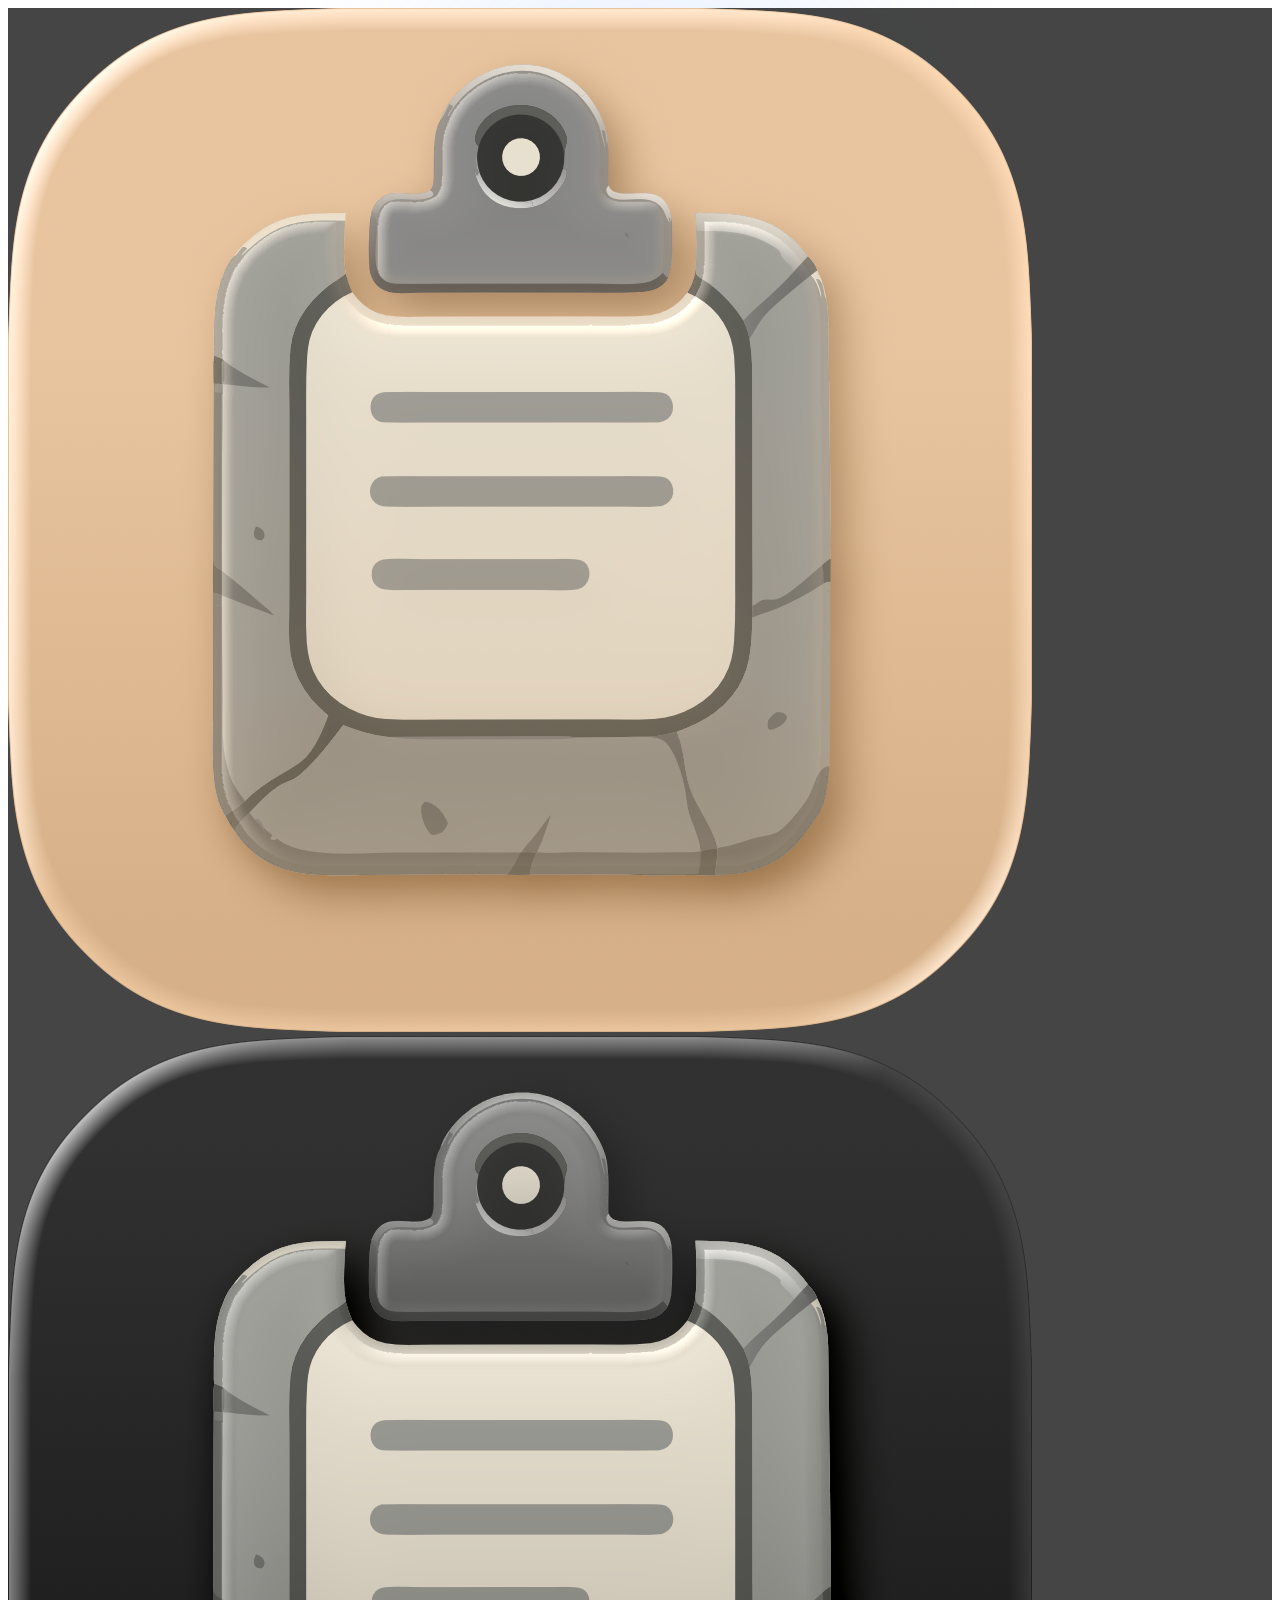
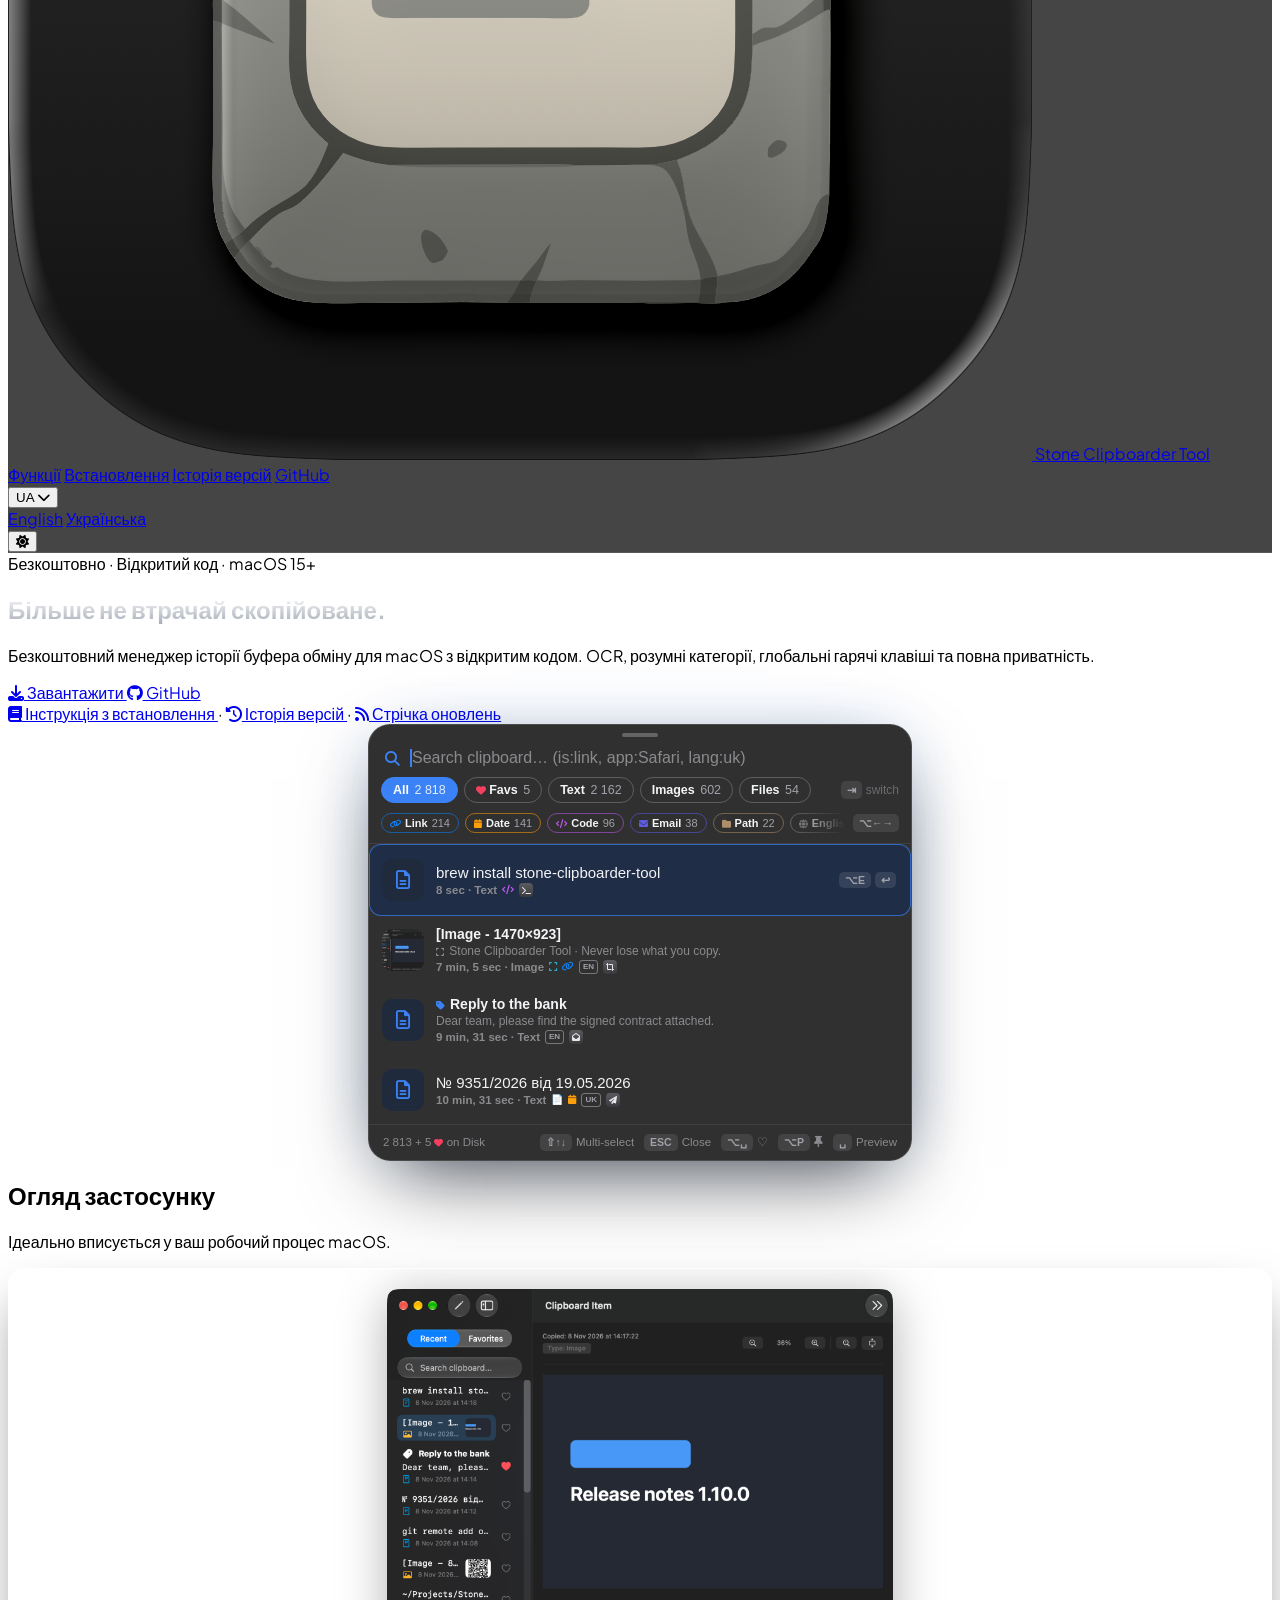
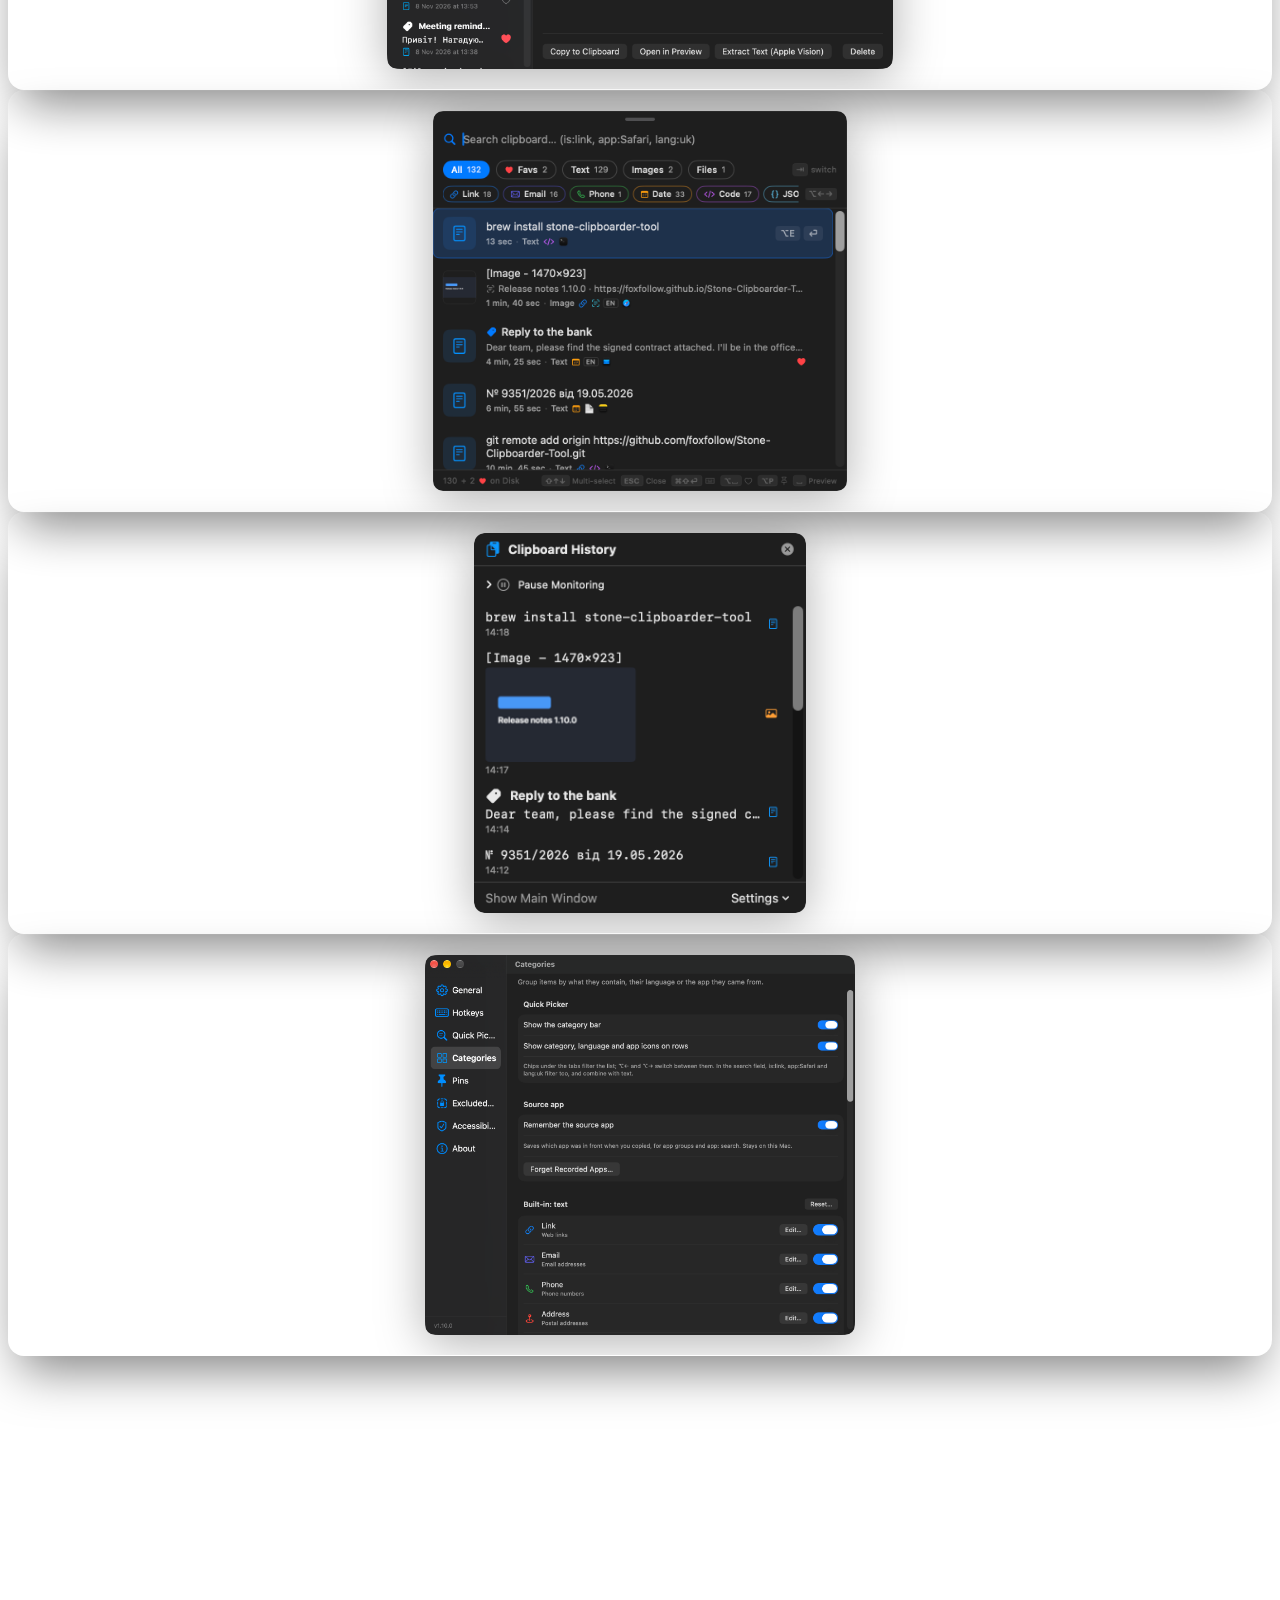
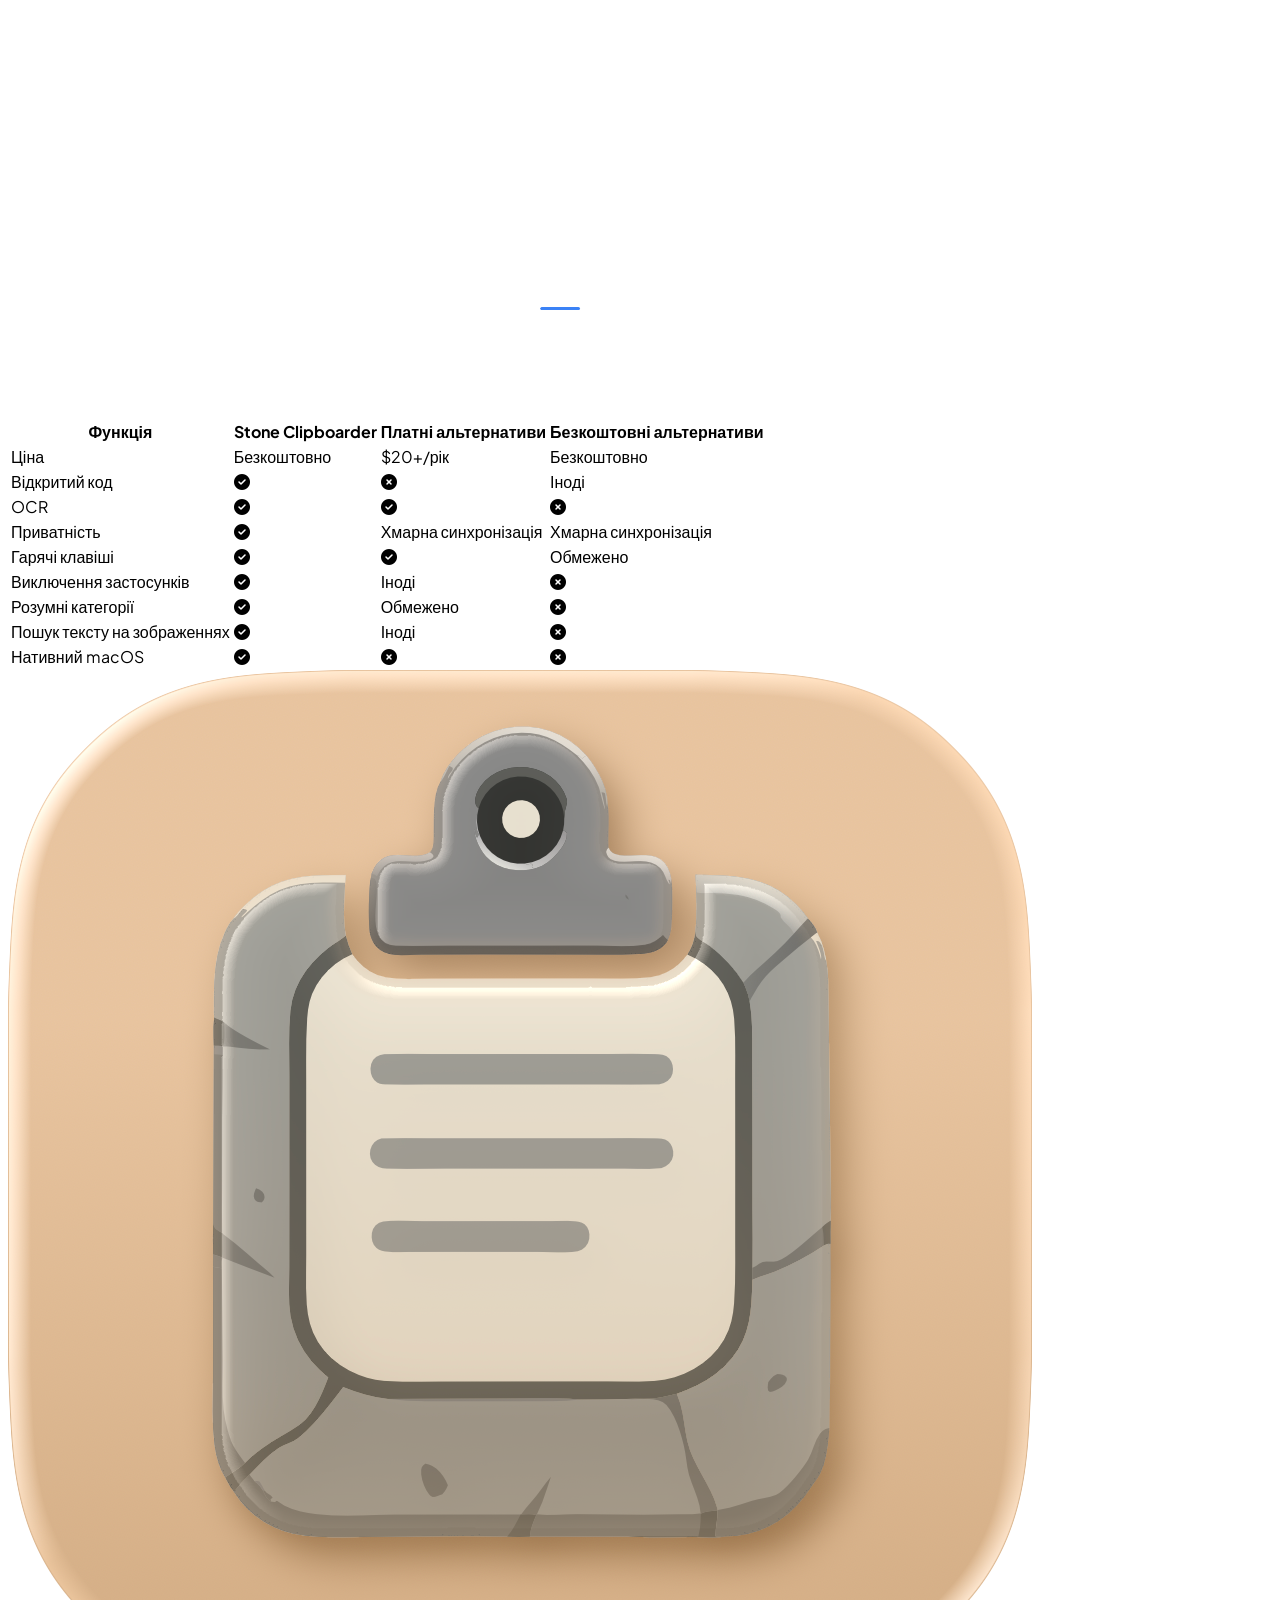
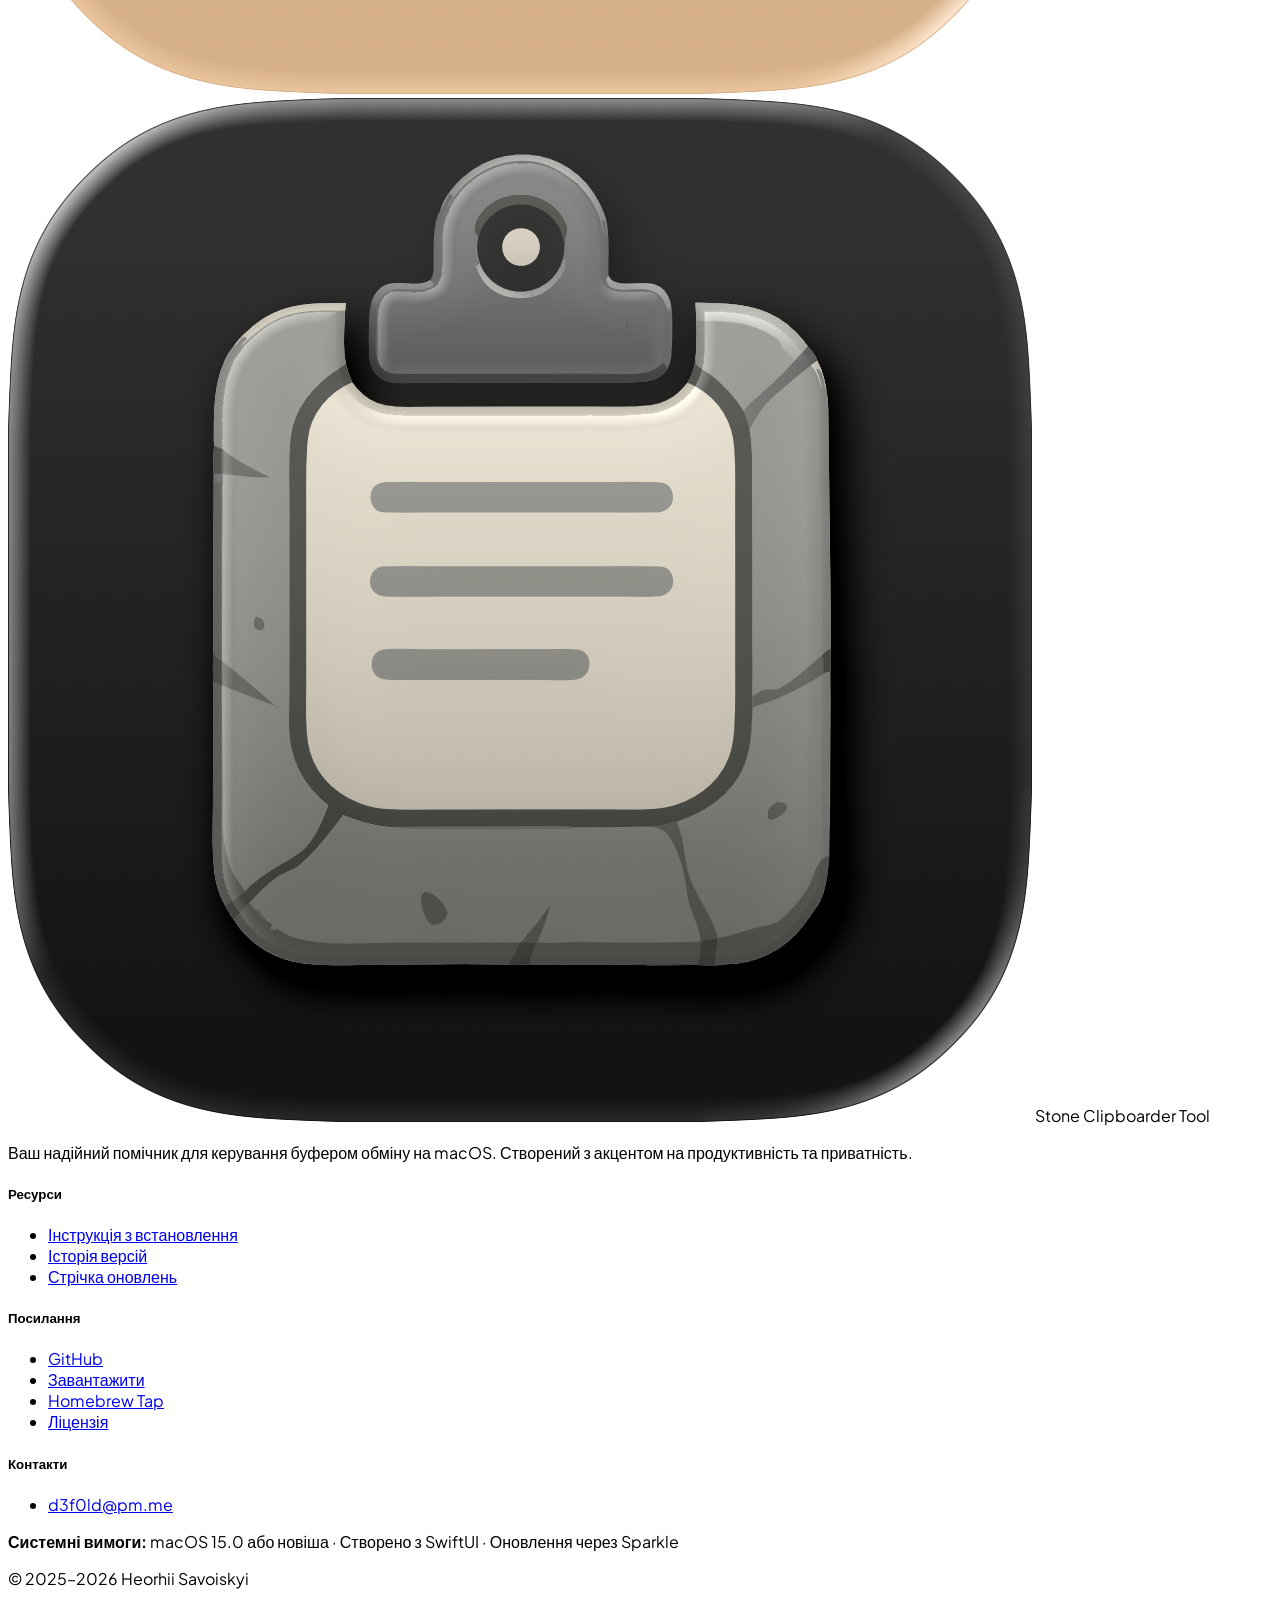
==== commit 75b30b88: "Merge pull request #30 from foxfollow/feature/categories-followup 1.10.0 follow-up: review fixes, la" ====
--- a/docs/index-ua.html
+++ b/docs/index-ua.html
@@ -6,9 +6,9 @@
     <meta content="width=device-width, initial-scale=1.0" name="viewport" />
     <script>(function () { var d = document.documentElement; d.classList.add('js'); if ((localStorage.getItem('theme') || 'dark') !== 'dark') d.classList.remove('dark'); })();</script>
     <meta name="description"
-        content="Безкоштовний менеджер буфера обміну для macOS з відкритим кодом. Зберігайте всю історію копіювання, отримуйте миттєвий доступ через глобальні гарячі клавіші або Quick Picker у стилі Spotlight. Розпізнавання тексту (OCR), розумні обрані та повна приватність." />
+        content="Безкоштовний менеджер буфера обміну для macOS з відкритим кодом. Зберігайте всю історію копіювання, отримуйте миттєвий доступ через глобальні гарячі клавіші або Quick Picker у стилі Spotlight. Розпізнавання тексту (OCR), розумні категорії, обрані та повна приватність." />
     <meta name="keywords"
-        content="менеджер буфера обміну, macOS, історія буфера обміну, clipboard manager, копіювання вставка, продуктивність, безкоштовно, відкритий код" />
+        content="менеджер буфера обміну, macOS, історія буфера обміну, clipboard manager, копіювання вставка, продуктивність, OCR, категорії буфера обміну, безкоштовно, відкритий код" />
     <title>Stone Clipboarder Tool – Безкоштовний менеджер буфера обміну для macOS</title>
     <link rel="icon" type="image/png" sizes="48x48" href="resources/index/favicon-48x48.png" media="(prefers-color-scheme: light)" />
     <link rel="icon" type="image/png" sizes="48x48" href="resources/index/favicon-dark-48x48.png" media="(prefers-color-scheme: dark)" />
@@ -20,14 +20,14 @@
     <meta property="og:type" content="website" />
     <meta property="og:site_name" content="Stone Clipboarder Tool" />
     <meta property="og:title" content="Stone Clipboarder Tool – Безкоштовний менеджер буфера обміну для macOS" />
-    <meta property="og:description" content="Безкоштовний менеджер історії буфера обміну для macOS з відкритим кодом. OCR, глобальні гарячі клавіші та повна приватність." />
+    <meta property="og:description" content="Безкоштовний менеджер історії буфера обміну для macOS з відкритим кодом. OCR, розумні категорії, глобальні гарячі клавіші та повна приватність." />
     <meta property="og:url" content="https://foxfollow.github.io/Stone-Clipboarder-Tool/index-ua.html" />
     <meta property="og:image" content="https://foxfollow.github.io/Stone-Clipboarder-Tool/resources/index/StoneClipboarderIcon2-iOS-Default-1024x1024@2x.png" />
     <meta property="og:locale" content="uk_UA" />
     <meta property="og:locale:alternate" content="en_US" />
     <meta name="twitter:card" content="summary" />
     <meta name="twitter:title" content="Stone Clipboarder Tool – Безкоштовний менеджер буфера обміну для macOS" />
-    <meta name="twitter:description" content="Безкоштовний менеджер історії буфера обміну для macOS з відкритим кодом. OCR, глобальні гарячі клавіші та повна приватність." />
+    <meta name="twitter:description" content="Безкоштовний менеджер історії буфера обміну для macOS з відкритим кодом. OCR, розумні категорії, глобальні гарячі клавіші та повна приватність." />
     <meta name="twitter:image" content="https://foxfollow.github.io/Stone-Clipboarder-Tool/resources/index/StoneClipboarderIcon2-iOS-Default-1024x1024@2x.png" />
     <script src="https://cdn.tailwindcss.com?plugins=forms,container-queries"></script>
     <link href="https://cdnjs.cloudflare.com/ajax/libs/font-awesome/6.4.0/css/all.min.css" rel="stylesheet" />
@@ -289,7 +289,7 @@
                 Більше не втрачай скопійоване.
             </h1>
             <p class="anim-fade anim-d2 hero-sub text-lg md:text-xl text-gray-400 max-w-2xl mx-auto mb-10 leading-relaxed">
-                Безкоштовний менеджер історії буфера обміну для macOS з відкритим кодом. OCR, глобальні гарячі клавіші та повна приватність.
+                Безкоштовний менеджер історії буфера обміну для macOS з відкритим кодом. OCR, розумні категорії, глобальні гарячі клавіші та повна приватність.
             </p>
             <div class="anim-fade anim-d3 flex flex-col sm:flex-row items-center justify-center gap-4 mb-6">
                 <a href="https://github.com/foxfollow/Stone-Clipboarder-Tool/releases/latest"
@@ -323,7 +323,7 @@
                 <h2 class="section-title text-3xl font-bold mb-4">Огляд застосунку</h2>
                 <p class="section-sub text-gray-400">Ідеально вписується у ваш робочий процес macOS.</p>
             </div>
-            <div class="grid grid-cols-1 md:grid-cols-3 gap-6 items-stretch">
+            <div class="grid grid-cols-1 md:grid-cols-2 lg:grid-cols-4 gap-6 items-stretch">
                 <div class="reveal">
                     <div class="screenshot-card h-full" onclick="openModal(this.querySelector('img'), 'Головне вікно')">
                         <img alt="Головне вікно" class="theme-image"
@@ -348,6 +348,14 @@
                             src="resources/index/sct-dark-menubar.png" />
                     </div>
                 </div>
+                <div class="reveal" style="transition-delay: 300ms">
+                    <div class="screenshot-card h-full" onclick="openModal(this.querySelector('img'), 'Налаштування — Категорії')">
+                        <img alt="Налаштування — Категорії" class="theme-image"
+                            data-light-src="resources/index/sct-light-categories.png"
+                            data-dark-src="resources/index/sct-dark-categories.png"
+                            src="resources/index/sct-dark-categories.png" />
+                    </div>
+                </div>
             </div>
         </section>
 
@@ -385,12 +393,14 @@
             <div class="carousel-container reveal" id="featureCarousel">
                 <div class="carousel-track">
                     <div class="carousel-slide"><div class="card-gradient feat-card p-8 rounded-2xl h-full"><div class="mb-6"><i class="fa-solid fa-thumbtack text-3xl text-blue-400"></i></div><h4 class="text-xl font-bold mb-3">Закріплені вікна <span class="text-[10px] align-middle ml-1 px-1.5 py-0.5 rounded bg-blue-500/20 text-blue-300">v1.6.0</span></h4><p class="text-gray-400 leading-relaxed text-sm">Закріплюйте будь-який елемент буфера як плаваюче вікно поверх усіх Spaces — зі зміною розміру, переміщенням, прозорістю, блокуванням та режимом «клік наскрізь». Зображення масштабуються та переміщуються.</p></div></div>
-                    <div class="carousel-slide"><div class="card-gradient feat-card p-8 rounded-2xl h-full"><div class="mb-6"><i class="fa-solid fa-layer-group text-3xl text-teal-400"></i></div><h4 class="text-xl font-bold mb-3">Категорії <span class="text-[10px] align-middle ml-1 px-1.5 py-0.5 rounded bg-blue-500/20 text-blue-300">v1.10.0</span></h4><p class="text-gray-400 leading-relaxed text-sm">Чипи в Quick Picker групують посилання, email, код, шляхи, мови, текст і QR-коди на картинках, ваші regex-правила та програми-джерела; пошук знаходить скріншот за текстом на ньому. Перемикайте через <kbd class="px-1.5 py-0.5 rounded bg-white/10 text-[10px]">&#x2325;&#x2190;</kbd> <kbd class="px-1.5 py-0.5 rounded bg-white/10 text-[10px]">&#x2325;&#x2192;</kbd> або шукайте is:link, app:Safari, lang:uk.</p></div></div>
+                    <div class="carousel-slide"><div class="card-gradient feat-card p-8 rounded-2xl h-full"><div class="mb-6"><i class="fa-solid fa-layer-group text-3xl text-teal-400"></i></div><h4 class="text-xl font-bold mb-3">Розумні категорії <span class="text-[10px] align-middle ml-1 px-1.5 py-0.5 rounded bg-blue-500/20 text-blue-300">v1.10.0</span></h4><p class="text-gray-400 leading-relaxed text-sm">Ряд чипів у Quick Picker сортує історію: посилання, email, телефони, дати, адреси, код, JSON, шляхи до файлів і мови. Перемикайте через <kbd class="px-1.5 py-0.5 rounded bg-white/10 text-[10px]">&#x2325;&#x2190;</kbd> <kbd class="px-1.5 py-0.5 rounded bg-white/10 text-[10px]">&#x2325;&#x2192;</kbd>, кілька вибирайте через &#x21E7;-клік.</p></div></div>
+                    <div class="carousel-slide"><div class="card-gradient feat-card p-8 rounded-2xl h-full"><div class="mb-6"><i class="fa-solid fa-qrcode text-3xl text-rose-400"></i></div><h4 class="text-xl font-bold mb-3">Категорії для зображень <span class="text-[10px] align-middle ml-1 px-1.5 py-0.5 rounded bg-blue-500/20 text-blue-300">v1.10.0</span></h4><p class="text-gray-400 leading-relaxed text-sm">На вкладці Images Apple Vision знаходить текст, QR-коди, обличчя та прозорі вирізки. Нові скріншоти розпізнаються одразу, тож пошук за словом знаходить картинку.</p></div></div>
+                    <div class="carousel-slide"><div class="card-gradient feat-card p-8 rounded-2xl h-full"><div class="mb-6"><i class="fa-solid fa-wand-magic-sparkles text-3xl text-yellow-400"></i></div><h4 class="text-xl font-bold mb-3">Власні правила <span class="text-[10px] align-middle ml-1 px-1.5 py-0.5 rounded bg-blue-500/20 text-blue-300">v1.10.0</span></h4><p class="text-gray-400 leading-relaxed text-sm">Додавайте regex-правила (з перевіркою наживо) і групи програм-джерел. Будь-якій категорії можна дати SF Symbol або емодзі й колір, а вбудовані — вимкнути.</p></div></div>
                     <div class="carousel-slide"><div class="card-gradient feat-card p-8 rounded-2xl h-full"><div class="mb-6"><i class="fa-solid fa-tag text-3xl text-sky-400"></i></div><h4 class="text-xl font-bold mb-3">Назви елементів <span class="text-[10px] align-middle ml-1 px-1.5 py-0.5 rounded bg-blue-500/20 text-blue-300">v1.9.0</span></h4><p class="text-gray-400 leading-relaxed text-sm">Натисніть <kbd class="px-1.5 py-0.5 rounded bg-white/10 text-[10px]">&#x2325;E</kbd> у Quick Picker, щоб дати елементу назву, додати його в обране чи прибрати звідти й змінити порядок обраного. Назва видна над вмістом скрізь, і пошук її знаходить.</p></div></div>
                     <div class="carousel-slide"><div class="card-gradient feat-card p-8 rounded-2xl h-full"><div class="mb-6"><i class="fa-solid fa-clipboard-list text-3xl text-blue-400"></i></div><h4 class="text-xl font-bold mb-3">Історія буфера обміну</h4><p class="text-gray-400 leading-relaxed text-sm">Відстежуйте та керуйте історією буфера обміну з постійним зберіганням за допомогою Swift Data.</p></div></div>
-                    <div class="carousel-slide"><div class="card-gradient feat-card p-8 rounded-2xl h-full"><div class="mb-6"><i class="fa-solid fa-expand text-3xl text-green-400"></i></div><h4 class="text-xl font-bold mb-3">Розпізнавання тексту (OCR)</h4><p class="text-gray-400 leading-relaxed text-sm">Витягуйте текст із зображень за допомогою Apple Vision framework для легкого редагування та пошуку.</p></div></div>
+                    <div class="carousel-slide"><div class="card-gradient feat-card p-8 rounded-2xl h-full"><div class="mb-6"><i class="fa-solid fa-expand text-3xl text-green-400"></i></div><h4 class="text-xl font-bold mb-3">Розпізнавання тексту (OCR)</h4><p class="text-gray-400 leading-relaxed text-sm">Витягуйте текст із зображень за допомогою Apple Vision. Текст лишається з картинкою, тож скріншот знаходиться за словами на ньому.</p></div></div>
                     <div class="carousel-slide"><div class="card-gradient feat-card p-8 rounded-2xl h-full"><div class="mb-6"><i class="fa-solid fa-star text-3xl text-yellow-400"></i></div><h4 class="text-xl font-bold mb-3">Розумні обрані</h4><p class="text-gray-400 leading-relaxed text-sm">Закріплюйте часто використовувані елементи, захищені від автоматичного видалення. Завантаження всіх обраних.</p></div></div>
-                    <div class="carousel-slide"><div class="card-gradient feat-card p-8 rounded-2xl h-full"><div class="mb-6"><i class="fa-solid fa-magnifying-glass text-3xl text-pink-400"></i></div><h4 class="text-xl font-bold mb-3">Розширений пошук</h4><p class="text-gray-400 leading-relaxed text-sm">Шукайте в історії буфера обміну за допомогою сучасної панелі пошуку з ефектом liquid glass macOS 15+.</p></div></div>
+                    <div class="carousel-slide"><div class="card-gradient feat-card p-8 rounded-2xl h-full"><div class="mb-6"><i class="fa-solid fa-magnifying-glass text-3xl text-pink-400"></i></div><h4 class="text-xl font-bold mb-3">Розширений пошук</h4><p class="text-gray-400 leading-relaxed text-sm">Шукайте у всій історії, зокрема в тексті на скріншотах. Звужуйте пошук через is:link, app:Safari чи lang:uk — окремо або разом зі словами.</p></div></div>
                     <div class="carousel-slide"><div class="card-gradient feat-card p-8 rounded-2xl h-full"><div class="mb-6"><i class="fa-solid fa-ban text-3xl text-red-400"></i></div><h4 class="text-xl font-bold mb-3">Виключені застосунки</h4><p class="text-gray-400 leading-relaxed text-sm">Вибирайте, які застосунки виключити з моніторингу буфера обміну. Ідеально для захисту конфіденційних даних.</p></div></div>
                     <div class="carousel-slide"><div class="card-gradient feat-card p-8 rounded-2xl h-full"><div class="mb-6"><i class="fa-solid fa-pause text-3xl text-cyan-400"></i></div><h4 class="text-xl font-bold mb-3">Призупинення моніторингу</h4><p class="text-gray-400 leading-relaxed text-sm">Тимчасово призупиняйте моніторинг буфера обміну з налаштовуваним таймером. Чудово для приватності.</p></div></div>
                     <div class="carousel-slide"><div class="card-gradient feat-card p-8 rounded-2xl h-full"><div class="mb-6"><i class="fa-solid fa-keyboard text-3xl text-orange-400"></i></div><h4 class="text-xl font-bold mb-3">Глобальні гарячі клавіші</h4><p class="text-gray-400 leading-relaxed text-sm">Системні комбінації клавіш (<kbd class="px-1.5 py-0.5 rounded bg-white/10 text-[10px]">&#x2303;&#x2325;1-0</kbd>, <kbd class="px-1.5 py-0.5 rounded bg-white/10 text-[10px]">&#x2303;&#x21E7;1-0</kbd>) та Quick Picker для миттєвого доступу.</p></div></div>
@@ -400,7 +410,7 @@
                     <div class="carousel-slide"><div class="card-gradient feat-card p-8 rounded-2xl h-full"><div class="mb-6"><i class="fa-solid fa-rocket text-3xl text-amber-400"></i></div><h4 class="text-xl font-bold mb-3">Запуск при вході</h4><p class="text-gray-400 leading-relaxed text-sm">Автоматичний запуск StoneClipboarder при вході в систему. Керуйте через налаштування доступності або Системні параметри macOS.</p></div></div>
                     <div class="carousel-slide"><div class="card-gradient feat-card p-8 rounded-2xl h-full"><div class="mb-6"><i class="fa-solid fa-universal-access text-3xl text-lime-400"></i></div><h4 class="text-xl font-bold mb-3">Налаштування доступності</h4><p class="text-gray-400 leading-relaxed text-sm">Окрема вкладка налаштувань зі статусом дозволів та швидким доступом для надання доступності для автовставки та гарячих клавіш.</p></div></div>
                     <div class="carousel-slide"><div class="card-gradient feat-card p-8 rounded-2xl h-full"><div class="mb-6"><i class="fa-solid fa-arrows-rotate text-3xl text-emerald-400"></i></div><h4 class="text-xl font-bold mb-3">Автооновлення</h4><p class="text-gray-400 leading-relaxed text-sm">Безпечні автоматичні оновлення за допомогою фреймворку Sparkle з підписом EdDSA.</p></div></div>
-                    <div class="carousel-slide"><div class="card-gradient feat-card p-8 rounded-2xl h-full"><div class="mb-6"><i class="fa-solid fa-eye-slash text-3xl text-purple-400"></i></div><h4 class="text-xl font-bold mb-3">Фокус на приватності</h4><p class="text-gray-400 leading-relaxed text-sm">Усі дані залишаються на вашому пристрої. Жодної синхронізації з хмарою чи збору даних. Виключення застосунків для підвищеної приватності.</p></div></div>
+                    <div class="carousel-slide"><div class="card-gradient feat-card p-8 rounded-2xl h-full"><div class="mb-6"><i class="fa-solid fa-eye-slash text-3xl text-purple-400"></i></div><h4 class="text-xl font-bold mb-3">Фокус на приватності</h4><p class="text-gray-400 leading-relaxed text-sm">Усі дані залишаються на вашому пристрої. Категорії, OCR і визначення мови працюють на вашому Mac. Жодної синхронізації з хмарою чи збору даних.</p></div></div>
                 </div>
             </div>
             <div class="scroll-progress"><div class="scroll-progress-bar" id="scrollProgress"></div></div>
@@ -429,6 +439,8 @@
                         <tr class="border-b border-white/5"><td class="py-4 px-6">Приватність</td><td class="py-4 px-6 bg-blue-500/5"><i class="fa-solid fa-circle-check text-green-500"></i></td><td class="py-4 px-6 text-gray-500">Хмарна синхронізація</td><td class="py-4 px-6 text-gray-500">Хмарна синхронізація</td></tr>
                         <tr class="border-b border-white/5"><td class="py-4 px-6">Гарячі клавіші</td><td class="py-4 px-6 bg-blue-500/5"><i class="fa-solid fa-circle-check text-green-500"></i></td><td class="py-4 px-6"><i class="fa-solid fa-circle-check text-green-500"></i></td><td class="py-4 px-6 text-gray-500">Обмежено</td></tr>
                         <tr class="border-b border-white/5"><td class="py-4 px-6">Виключення застосунків</td><td class="py-4 px-6 bg-blue-500/5"><i class="fa-solid fa-circle-check text-green-500"></i></td><td class="py-4 px-6 text-gray-500">Іноді</td><td class="py-4 px-6"><i class="fa-solid fa-circle-xmark text-red-500/50"></i></td></tr>
+                        <tr class="border-b border-white/5"><td class="py-4 px-6">Розумні категорії</td><td class="py-4 px-6 bg-blue-500/5"><i class="fa-solid fa-circle-check text-green-500"></i></td><td class="py-4 px-6 text-gray-500">Обмежено</td><td class="py-4 px-6"><i class="fa-solid fa-circle-xmark text-red-500/50"></i></td></tr>
+                        <tr class="border-b border-white/5"><td class="py-4 px-6">Пошук тексту на зображеннях</td><td class="py-4 px-6 bg-blue-500/5"><i class="fa-solid fa-circle-check text-green-500"></i></td><td class="py-4 px-6 text-gray-500">Іноді</td><td class="py-4 px-6"><i class="fa-solid fa-circle-xmark text-red-500/50"></i></td></tr>
                         <tr class="border-b border-white/5"><td class="py-4 px-6">Нативний macOS</td><td class="py-4 px-6 bg-blue-500/5 rounded-b-xl"><i class="fa-solid fa-circle-check text-green-500"></i></td><td class="py-4 px-6"><i class="fa-solid fa-circle-xmark text-red-500/50"></i></td><td class="py-4 px-6"><i class="fa-solid fa-circle-xmark text-red-500/50"></i></td></tr>
                     </tbody>
                 </table>
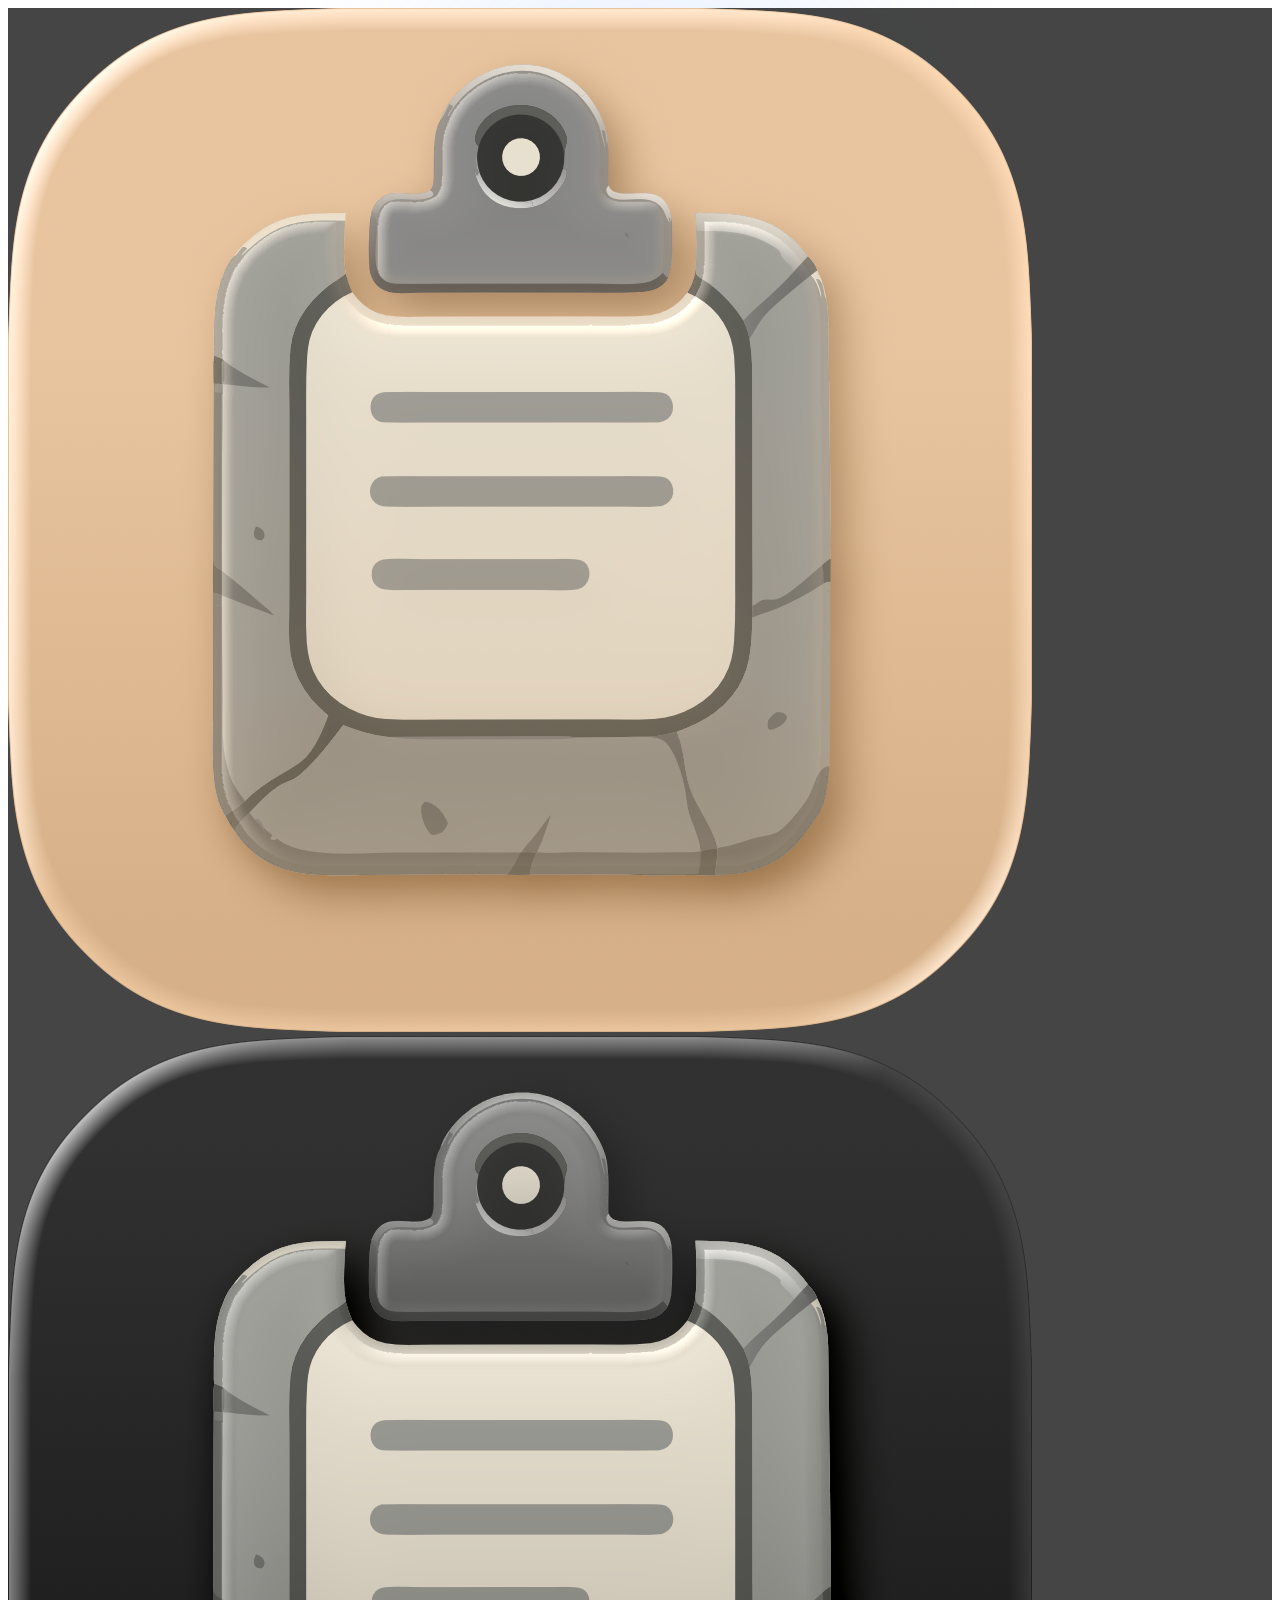
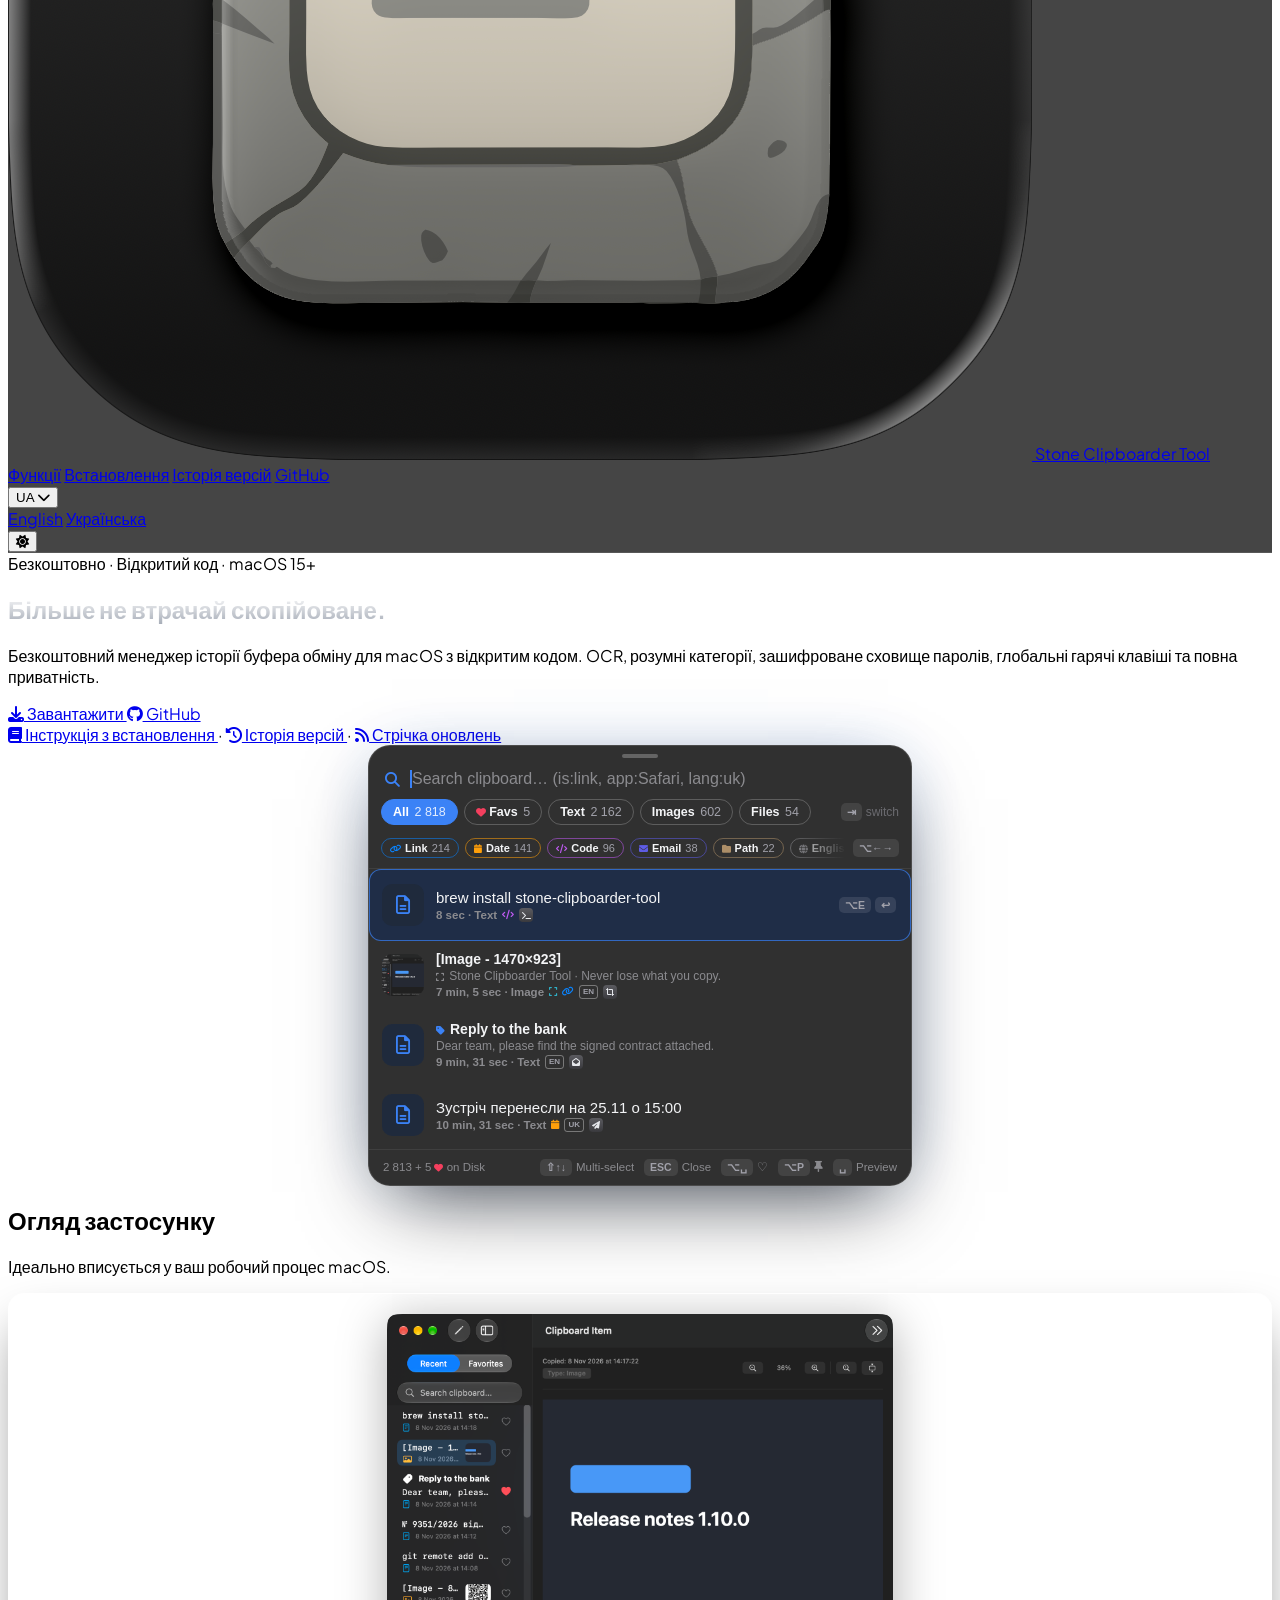
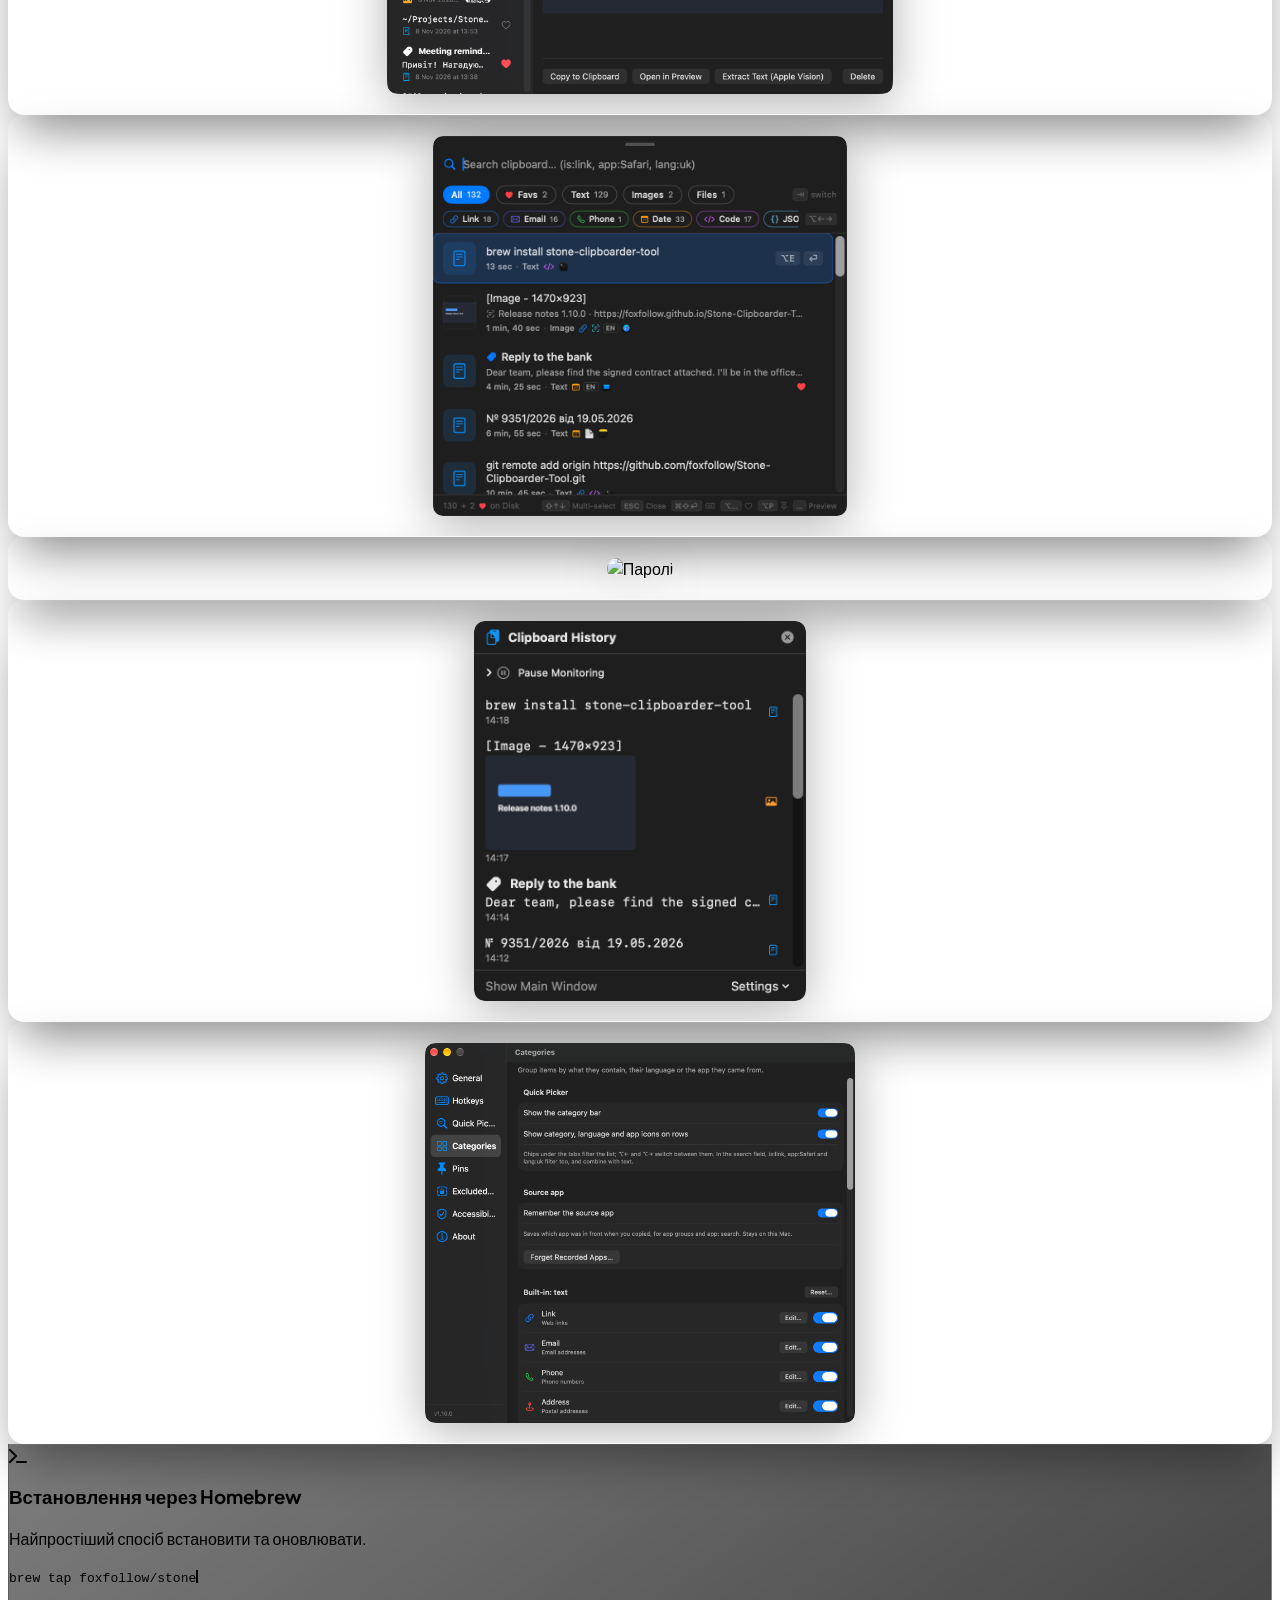
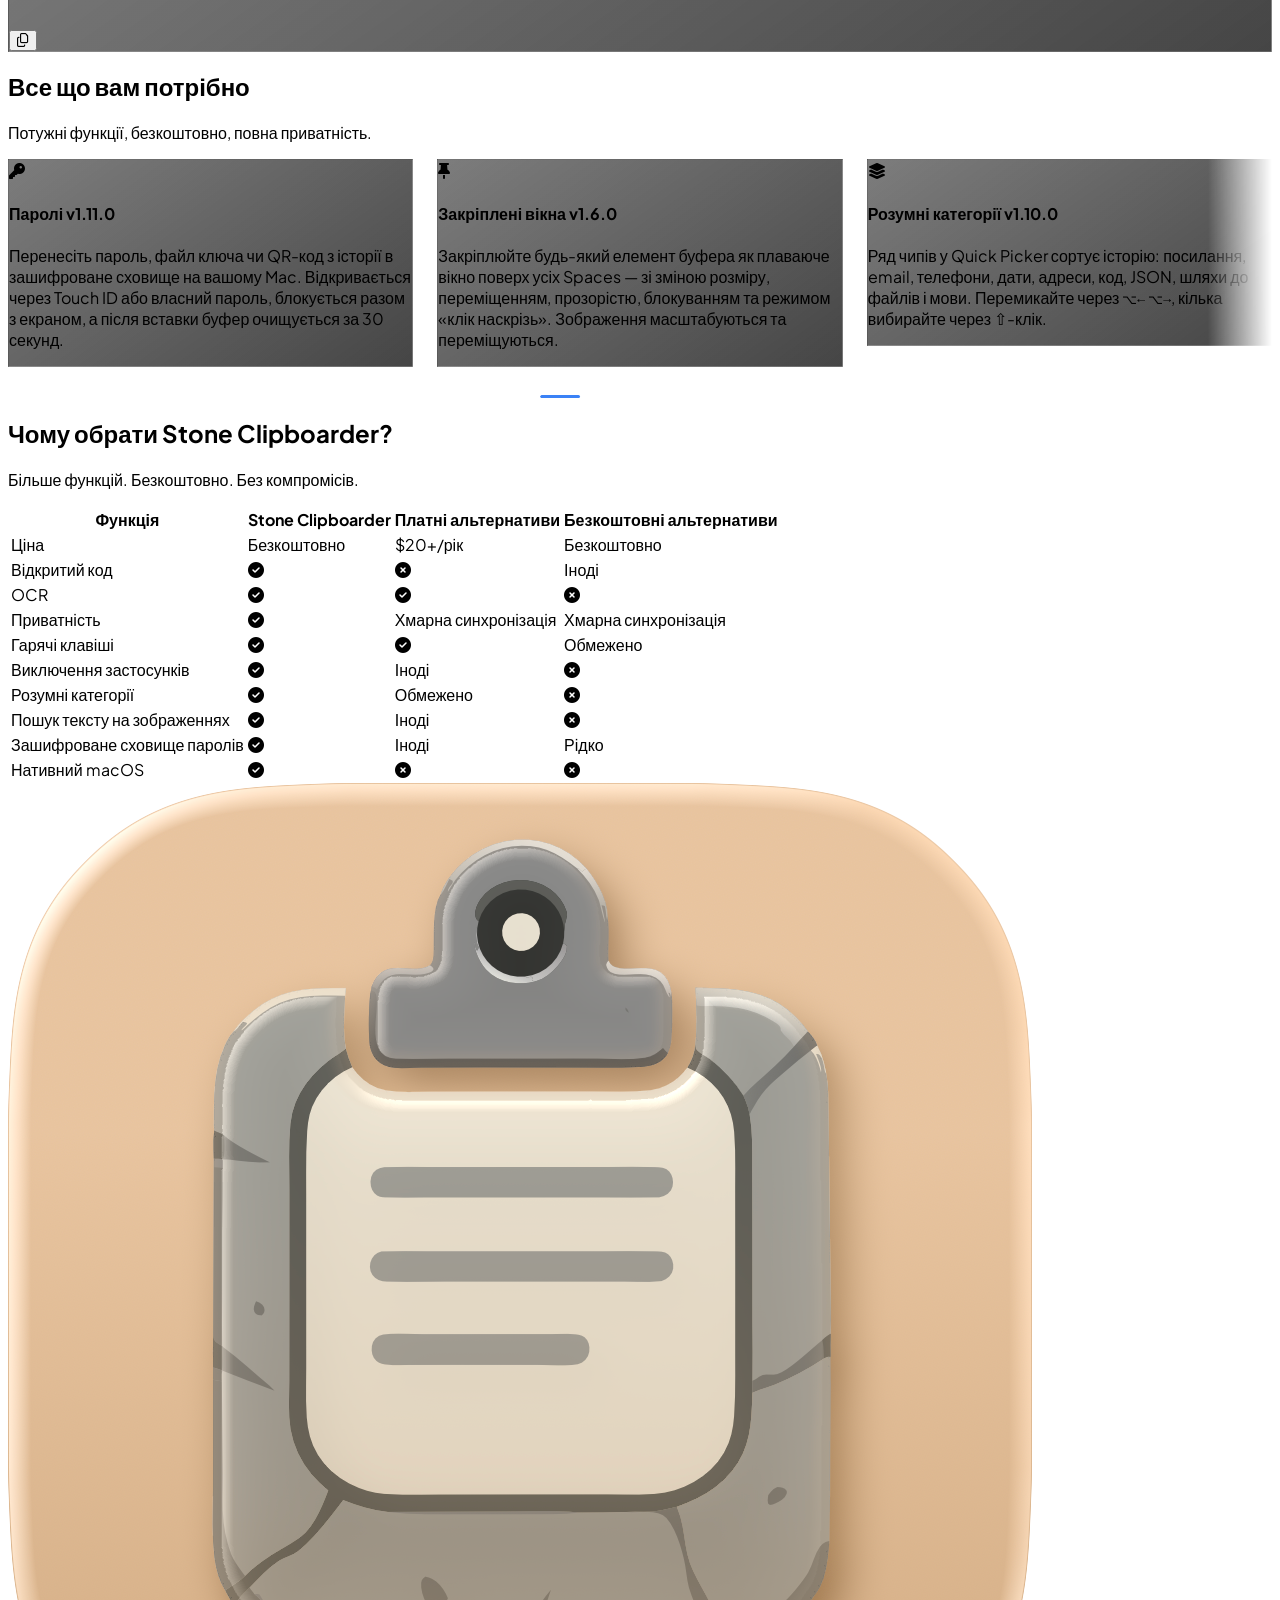
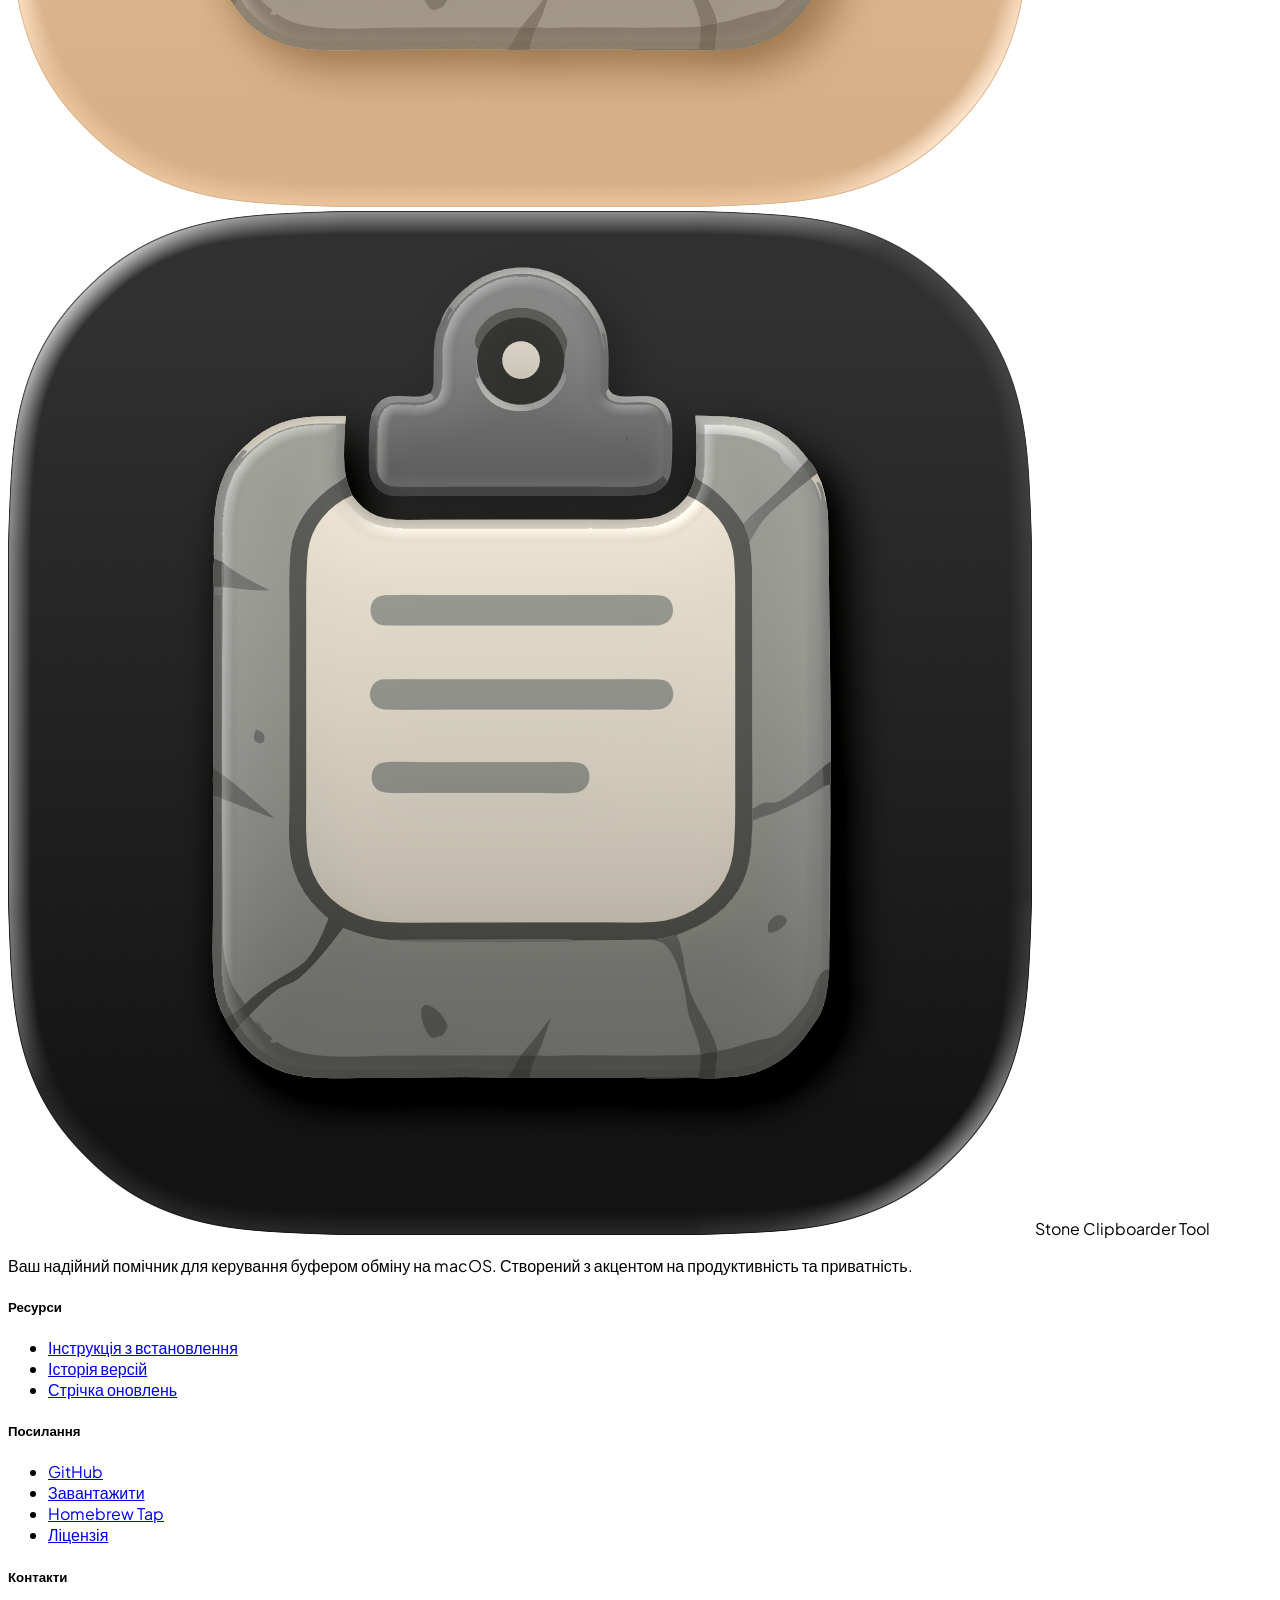
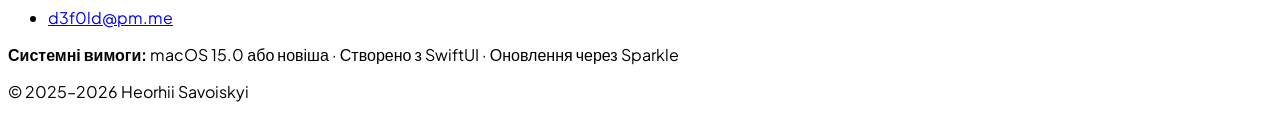
==== commit 1a3ac9c2: "release: v1.11.0 notes and version bump MARKETING_VERSION 1.11.0, build 27. The bullets are written " ====
--- a/docs/index-ua.html
+++ b/docs/index-ua.html
@@ -6,7 +6,7 @@
     <meta content="width=device-width, initial-scale=1.0" name="viewport" />
     <script>(function () { var d = document.documentElement; d.classList.add('js'); if ((localStorage.getItem('theme') || 'dark') !== 'dark') d.classList.remove('dark'); })();</script>
     <meta name="description"
-        content="Безкоштовний менеджер буфера обміну для macOS з відкритим кодом. Зберігайте всю історію копіювання, отримуйте миттєвий доступ через глобальні гарячі клавіші або Quick Picker у стилі Spotlight. Розпізнавання тексту (OCR), розумні категорії, обрані та повна приватність." />
+        content="Безкоштовний менеджер буфера обміну для macOS з відкритим кодом. Зберігайте всю історію копіювання, отримуйте миттєвий доступ через глобальні гарячі клавіші або Quick Picker у стилі Spotlight. Розпізнавання тексту (OCR), розумні категорії, зашифроване сховище паролів, обрані та повна приватність." />
     <meta name="keywords"
         content="менеджер буфера обміну, macOS, історія буфера обміну, clipboard manager, копіювання вставка, продуктивність, OCR, категорії буфера обміну, безкоштовно, відкритий код" />
     <title>Stone Clipboarder Tool – Безкоштовний менеджер буфера обміну для macOS</title>
@@ -20,14 +20,14 @@
     <meta property="og:type" content="website" />
     <meta property="og:site_name" content="Stone Clipboarder Tool" />
     <meta property="og:title" content="Stone Clipboarder Tool – Безкоштовний менеджер буфера обміну для macOS" />
-    <meta property="og:description" content="Безкоштовний менеджер історії буфера обміну для macOS з відкритим кодом. OCR, розумні категорії, глобальні гарячі клавіші та повна приватність." />
+    <meta property="og:description" content="Безкоштовний менеджер історії буфера обміну для macOS з відкритим кодом. OCR, розумні категорії, зашифроване сховище паролів, глобальні гарячі клавіші та повна приватність." />
     <meta property="og:url" content="https://foxfollow.github.io/Stone-Clipboarder-Tool/index-ua.html" />
     <meta property="og:image" content="https://foxfollow.github.io/Stone-Clipboarder-Tool/resources/index/StoneClipboarderIcon2-iOS-Default-1024x1024@2x.png" />
     <meta property="og:locale" content="uk_UA" />
     <meta property="og:locale:alternate" content="en_US" />
     <meta name="twitter:card" content="summary" />
     <meta name="twitter:title" content="Stone Clipboarder Tool – Безкоштовний менеджер буфера обміну для macOS" />
-    <meta name="twitter:description" content="Безкоштовний менеджер історії буфера обміну для macOS з відкритим кодом. OCR, розумні категорії, глобальні гарячі клавіші та повна приватність." />
+    <meta name="twitter:description" content="Безкоштовний менеджер історії буфера обміну для macOS з відкритим кодом. OCR, розумні категорії, зашифроване сховище паролів, глобальні гарячі клавіші та повна приватність." />
     <meta name="twitter:image" content="https://foxfollow.github.io/Stone-Clipboarder-Tool/resources/index/StoneClipboarderIcon2-iOS-Default-1024x1024@2x.png" />
     <script src="https://cdn.tailwindcss.com?plugins=forms,container-queries"></script>
     <link href="https://cdnjs.cloudflare.com/ajax/libs/font-awesome/6.4.0/css/all.min.css" rel="stylesheet" />
@@ -289,7 +289,7 @@
                 Більше не втрачай скопійоване.
             </h1>
             <p class="anim-fade anim-d2 hero-sub text-lg md:text-xl text-gray-400 max-w-2xl mx-auto mb-10 leading-relaxed">
-                Безкоштовний менеджер історії буфера обміну для macOS з відкритим кодом. OCR, розумні категорії, глобальні гарячі клавіші та повна приватність.
+                Безкоштовний менеджер історії буфера обміну для macOS з відкритим кодом. OCR, розумні категорії, зашифроване сховище паролів, глобальні гарячі клавіші та повна приватність.
             </p>
             <div class="anim-fade anim-d3 flex flex-col sm:flex-row items-center justify-center gap-4 mb-6">
                 <a href="https://github.com/foxfollow/Stone-Clipboarder-Tool/releases/latest"
@@ -318,12 +318,12 @@
         </section>
 
         <!-- Screenshot Showcase -->
-        <section class="max-w-6xl mx-auto px-4 mb-32" id="screenshots">
+        <section class="max-w-7xl mx-auto px-4 mb-32" id="screenshots">
             <div class="reveal text-center mb-12">
                 <h2 class="section-title text-3xl font-bold mb-4">Огляд застосунку</h2>
                 <p class="section-sub text-gray-400">Ідеально вписується у ваш робочий процес macOS.</p>
             </div>
-            <div class="grid grid-cols-1 md:grid-cols-2 lg:grid-cols-4 gap-6 items-stretch">
+            <div class="grid grid-cols-1 md:grid-cols-2 lg:grid-cols-5 gap-6 items-stretch">
                 <div class="reveal">
                     <div class="screenshot-card h-full" onclick="openModal(this.querySelector('img'), 'Головне вікно')">
                         <img alt="Головне вікно" class="theme-image"
@@ -340,6 +340,14 @@
                             src="resources/index/sct-dark-quickpicker.png" />
                     </div>
                 </div>
+                <div class="reveal" style="transition-delay: 150ms">
+                    <div class="screenshot-card h-full" onclick="openModal(this.querySelector('img'), 'Паролі')">
+                        <img alt="Паролі" class="theme-image"
+                            data-light-src="resources/index/sct-light-passwords.png"
+                            data-dark-src="resources/index/sct-dark-passwords.png"
+                            src="resources/index/sct-dark-passwords.png" />
+                    </div>
+                </div>
                 <div class="reveal" style="transition-delay: 200ms">
                     <div class="screenshot-card h-full" onclick="openModal(this.querySelector('img'), 'Меню-бар')">
                         <img alt="Меню-бар" class="theme-image"
@@ -392,6 +400,7 @@
             </div>
             <div class="carousel-container reveal" id="featureCarousel">
                 <div class="carousel-track">
+                    <div class="carousel-slide"><div class="card-gradient feat-card p-8 rounded-2xl h-full"><div class="mb-6"><i class="fa-solid fa-key text-3xl text-amber-400"></i></div><h4 class="text-xl font-bold mb-3">Паролі <span class="text-[10px] align-middle ml-1 px-1.5 py-0.5 rounded bg-blue-500/20 text-blue-300">v1.11.0</span></h4><p class="text-gray-400 leading-relaxed text-sm">Перенесіть пароль, файл ключа чи QR-код з історії в зашифроване сховище на вашому Mac. Відкривається через Touch ID або власний пароль, блокується разом з екраном, а після вставки буфер очищується за 30 секунд.</p></div></div>
                     <div class="carousel-slide"><div class="card-gradient feat-card p-8 rounded-2xl h-full"><div class="mb-6"><i class="fa-solid fa-thumbtack text-3xl text-blue-400"></i></div><h4 class="text-xl font-bold mb-3">Закріплені вікна <span class="text-[10px] align-middle ml-1 px-1.5 py-0.5 rounded bg-blue-500/20 text-blue-300">v1.6.0</span></h4><p class="text-gray-400 leading-relaxed text-sm">Закріплюйте будь-який елемент буфера як плаваюче вікно поверх усіх Spaces — зі зміною розміру, переміщенням, прозорістю, блокуванням та режимом «клік наскрізь». Зображення масштабуються та переміщуються.</p></div></div>
                     <div class="carousel-slide"><div class="card-gradient feat-card p-8 rounded-2xl h-full"><div class="mb-6"><i class="fa-solid fa-layer-group text-3xl text-teal-400"></i></div><h4 class="text-xl font-bold mb-3">Розумні категорії <span class="text-[10px] align-middle ml-1 px-1.5 py-0.5 rounded bg-blue-500/20 text-blue-300">v1.10.0</span></h4><p class="text-gray-400 leading-relaxed text-sm">Ряд чипів у Quick Picker сортує історію: посилання, email, телефони, дати, адреси, код, JSON, шляхи до файлів і мови. Перемикайте через <kbd class="px-1.5 py-0.5 rounded bg-white/10 text-[10px]">&#x2325;&#x2190;</kbd> <kbd class="px-1.5 py-0.5 rounded bg-white/10 text-[10px]">&#x2325;&#x2192;</kbd>, кілька вибирайте через &#x21E7;-клік.</p></div></div>
                     <div class="carousel-slide"><div class="card-gradient feat-card p-8 rounded-2xl h-full"><div class="mb-6"><i class="fa-solid fa-qrcode text-3xl text-rose-400"></i></div><h4 class="text-xl font-bold mb-3">Категорії для зображень <span class="text-[10px] align-middle ml-1 px-1.5 py-0.5 rounded bg-blue-500/20 text-blue-300">v1.10.0</span></h4><p class="text-gray-400 leading-relaxed text-sm">На вкладці Images Apple Vision знаходить текст, QR-коди, обличчя та прозорі вирізки. Нові скріншоти розпізнаються одразу, тож пошук за словом знаходить картинку.</p></div></div>
@@ -441,6 +450,7 @@
                         <tr class="border-b border-white/5"><td class="py-4 px-6">Виключення застосунків</td><td class="py-4 px-6 bg-blue-500/5"><i class="fa-solid fa-circle-check text-green-500"></i></td><td class="py-4 px-6 text-gray-500">Іноді</td><td class="py-4 px-6"><i class="fa-solid fa-circle-xmark text-red-500/50"></i></td></tr>
                         <tr class="border-b border-white/5"><td class="py-4 px-6">Розумні категорії</td><td class="py-4 px-6 bg-blue-500/5"><i class="fa-solid fa-circle-check text-green-500"></i></td><td class="py-4 px-6 text-gray-500">Обмежено</td><td class="py-4 px-6"><i class="fa-solid fa-circle-xmark text-red-500/50"></i></td></tr>
                         <tr class="border-b border-white/5"><td class="py-4 px-6">Пошук тексту на зображеннях</td><td class="py-4 px-6 bg-blue-500/5"><i class="fa-solid fa-circle-check text-green-500"></i></td><td class="py-4 px-6 text-gray-500">Іноді</td><td class="py-4 px-6"><i class="fa-solid fa-circle-xmark text-red-500/50"></i></td></tr>
+                        <tr class="border-b border-white/5"><td class="py-4 px-6">Зашифроване сховище паролів</td><td class="py-4 px-6 bg-blue-500/5"><i class="fa-solid fa-circle-check text-green-500"></i></td><td class="py-4 px-6 text-gray-500">Іноді</td><td class="py-4 px-6 text-gray-500">Рідко</td></tr>
                         <tr class="border-b border-white/5"><td class="py-4 px-6">Нативний macOS</td><td class="py-4 px-6 bg-blue-500/5 rounded-b-xl"><i class="fa-solid fa-circle-check text-green-500"></i></td><td class="py-4 px-6"><i class="fa-solid fa-circle-xmark text-red-500/50"></i></td><td class="py-4 px-6"><i class="fa-solid fa-circle-xmark text-red-500/50"></i></td></tr>
                     </tbody>
                 </table>
--- a/docs/resources/motion.css
+++ b/docs/resources/motion.css
@@ -114,7 +114,7 @@
 .qp-caret { width: 2px; height: 18px; margin-right: -10px; background: #3b82f6; animation: caretBlink 1s steps(1) infinite; }
 .qp-ph { color: #8b8b8f; }
 
-.qp-chips { display: flex; align-items: center; gap: 6px; padding: 0 12px 10px; white-space: nowrap; overflow: hidden; }
+.qp-chips { display: flex; align-items: center; gap: 6px; padding: 1px 12px 9px; white-space: nowrap; overflow: hidden; }
 .qp-chip {
     flex: none; padding: 5px 11px; border-radius: 999px; font-size: 12.5px; font-weight: 600;
     border: 1px solid rgba(255, 255, 255, 0.22); color: #f3f4f6;
@@ -126,9 +126,10 @@
 .qp-chip.bump b, .qp-cat.bump b { display: inline-block; animation: countBump 0.6s var(--ease-spring); }
 
 /* Category chips: icon, name, count; outlined in the category's color. */
-.qp-cats { display: flex; align-items: center; gap: 8px; padding: 0 12px 10px; white-space: nowrap; }
+.qp-cats { display: flex; align-items: center; gap: 8px; padding: 0 12px 6px; white-space: nowrap; }
 .qp-cats-row {
-    display: flex; gap: 6px; overflow: hidden; flex: 1; min-width: 0;
+    /* Vertical padding keeps overflow:hidden from clipping the chip borders and the count bump. */
+    display: flex; align-items: center; gap: 6px; overflow: hidden; flex: 1; min-width: 0; padding: 4px 0;
     -webkit-mask-image: linear-gradient(to right, #000 88%, transparent); mask-image: linear-gradient(to right, #000 88%, transparent);
 }
 .qp-cat {
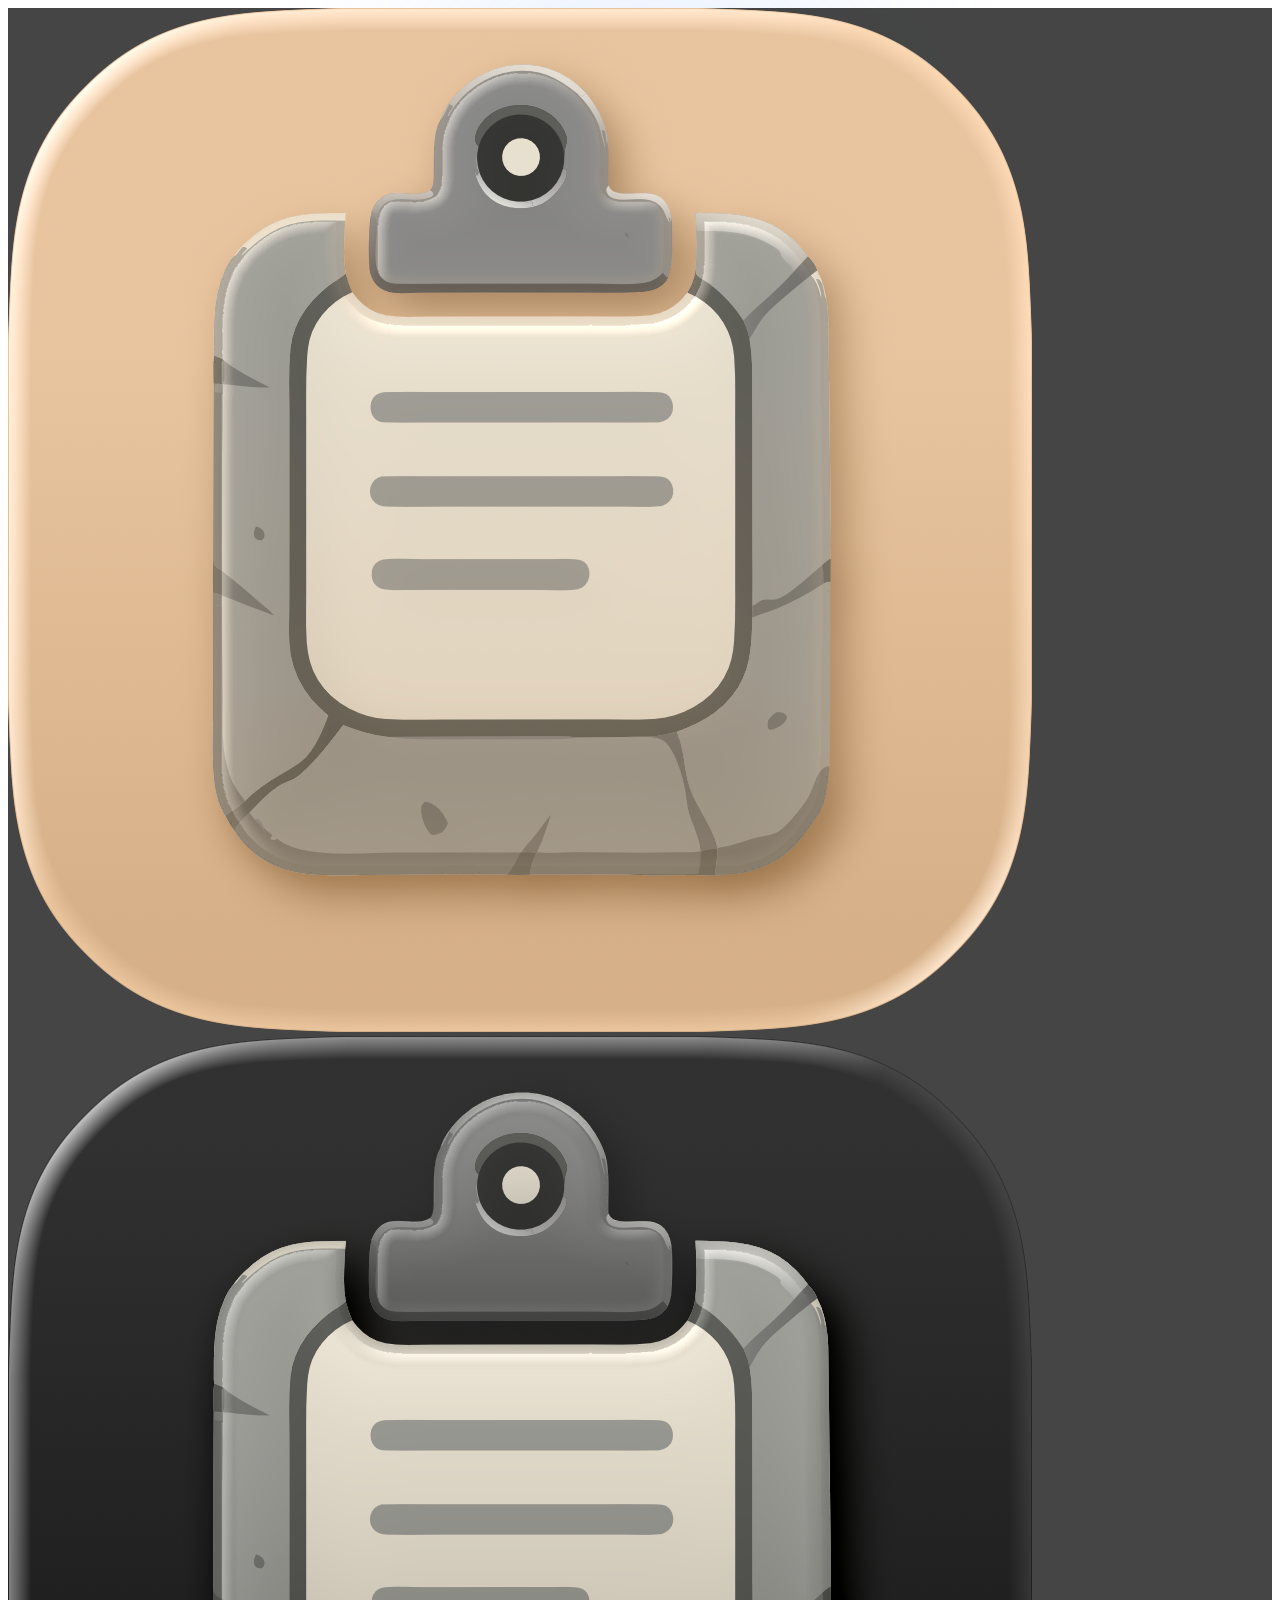
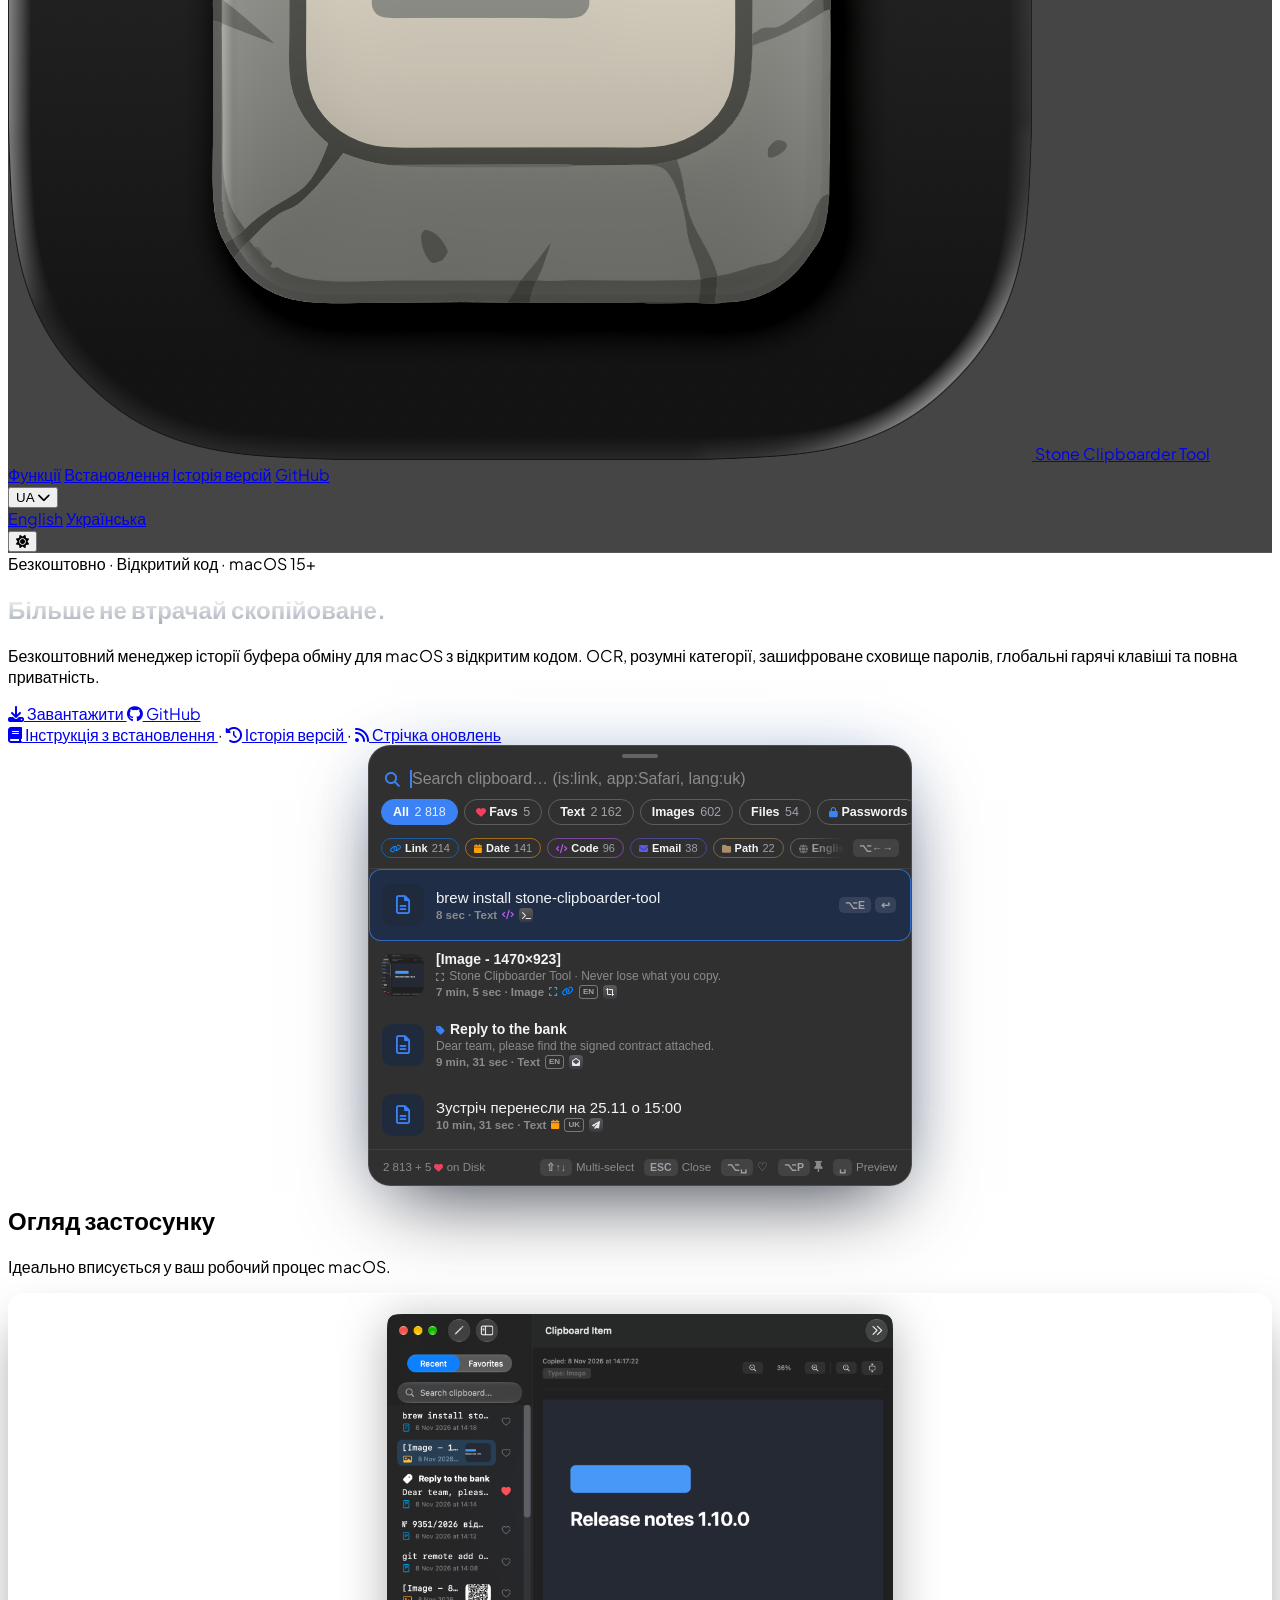
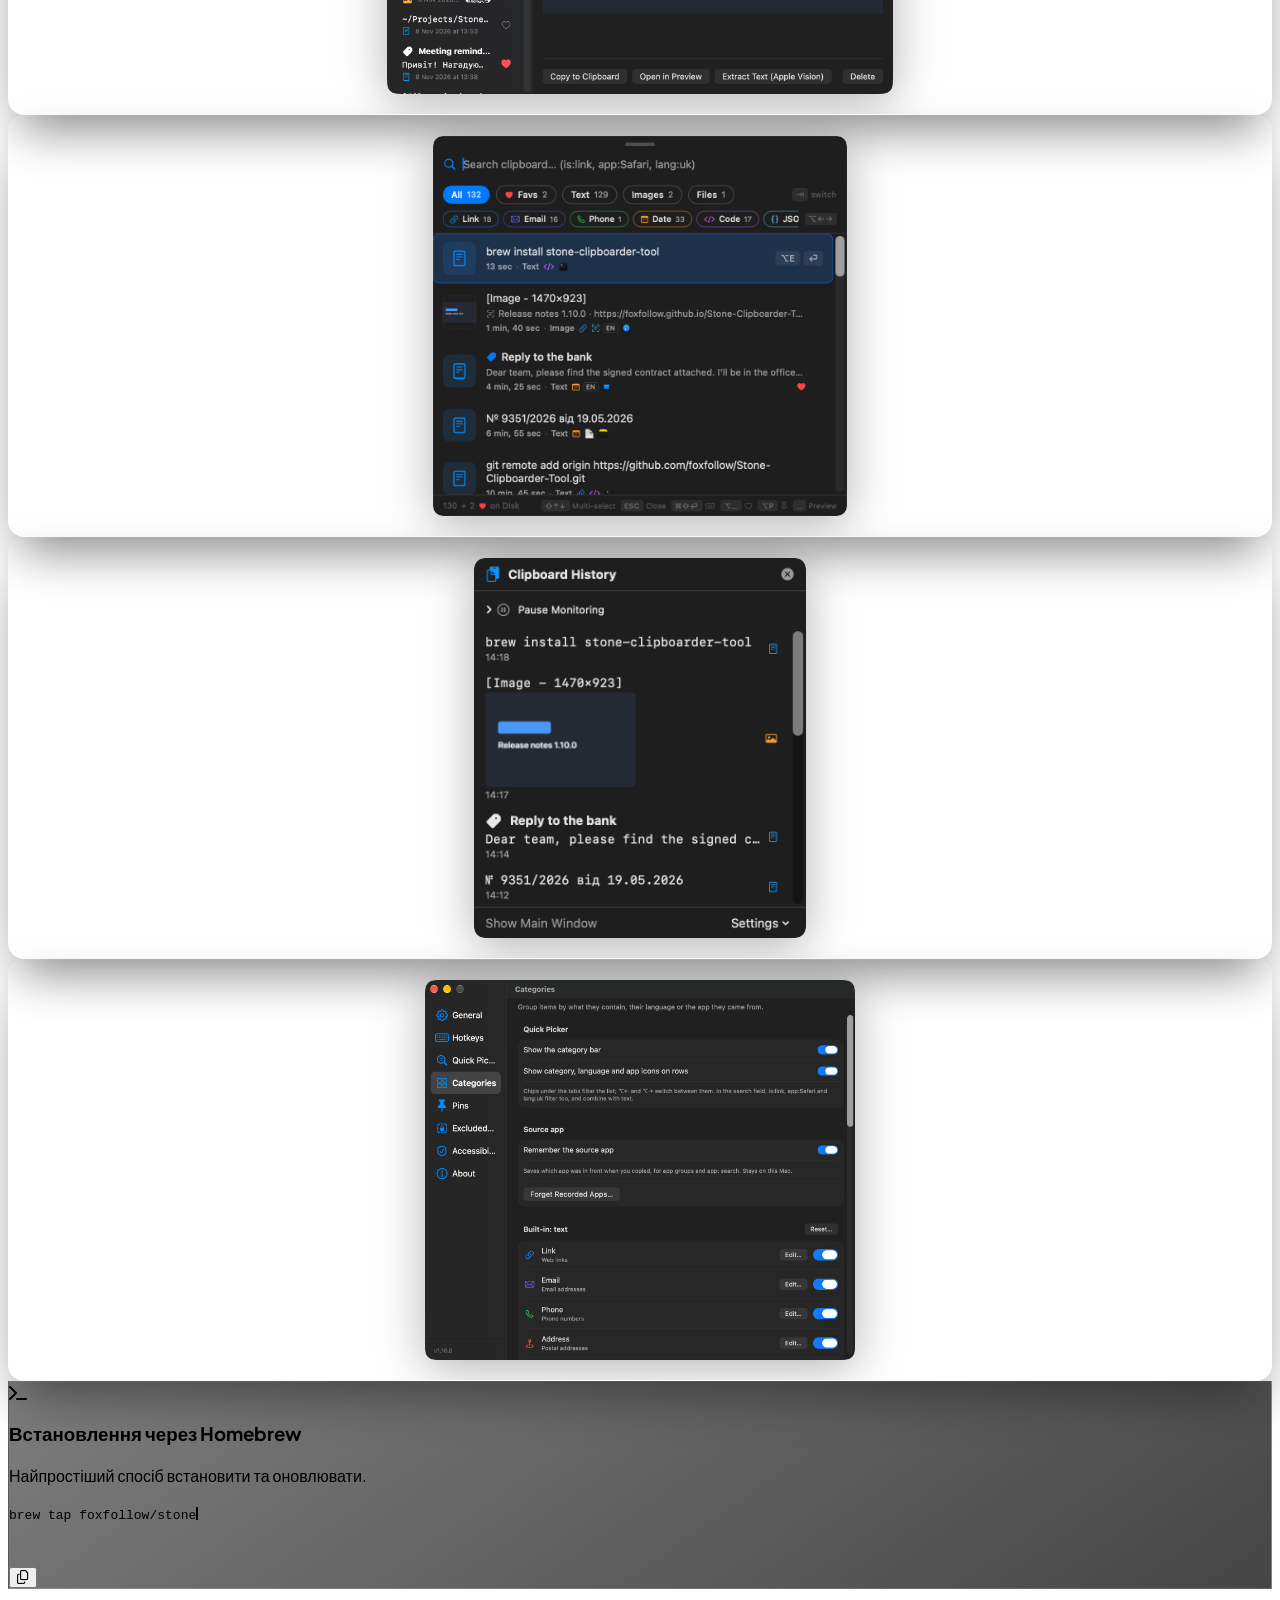
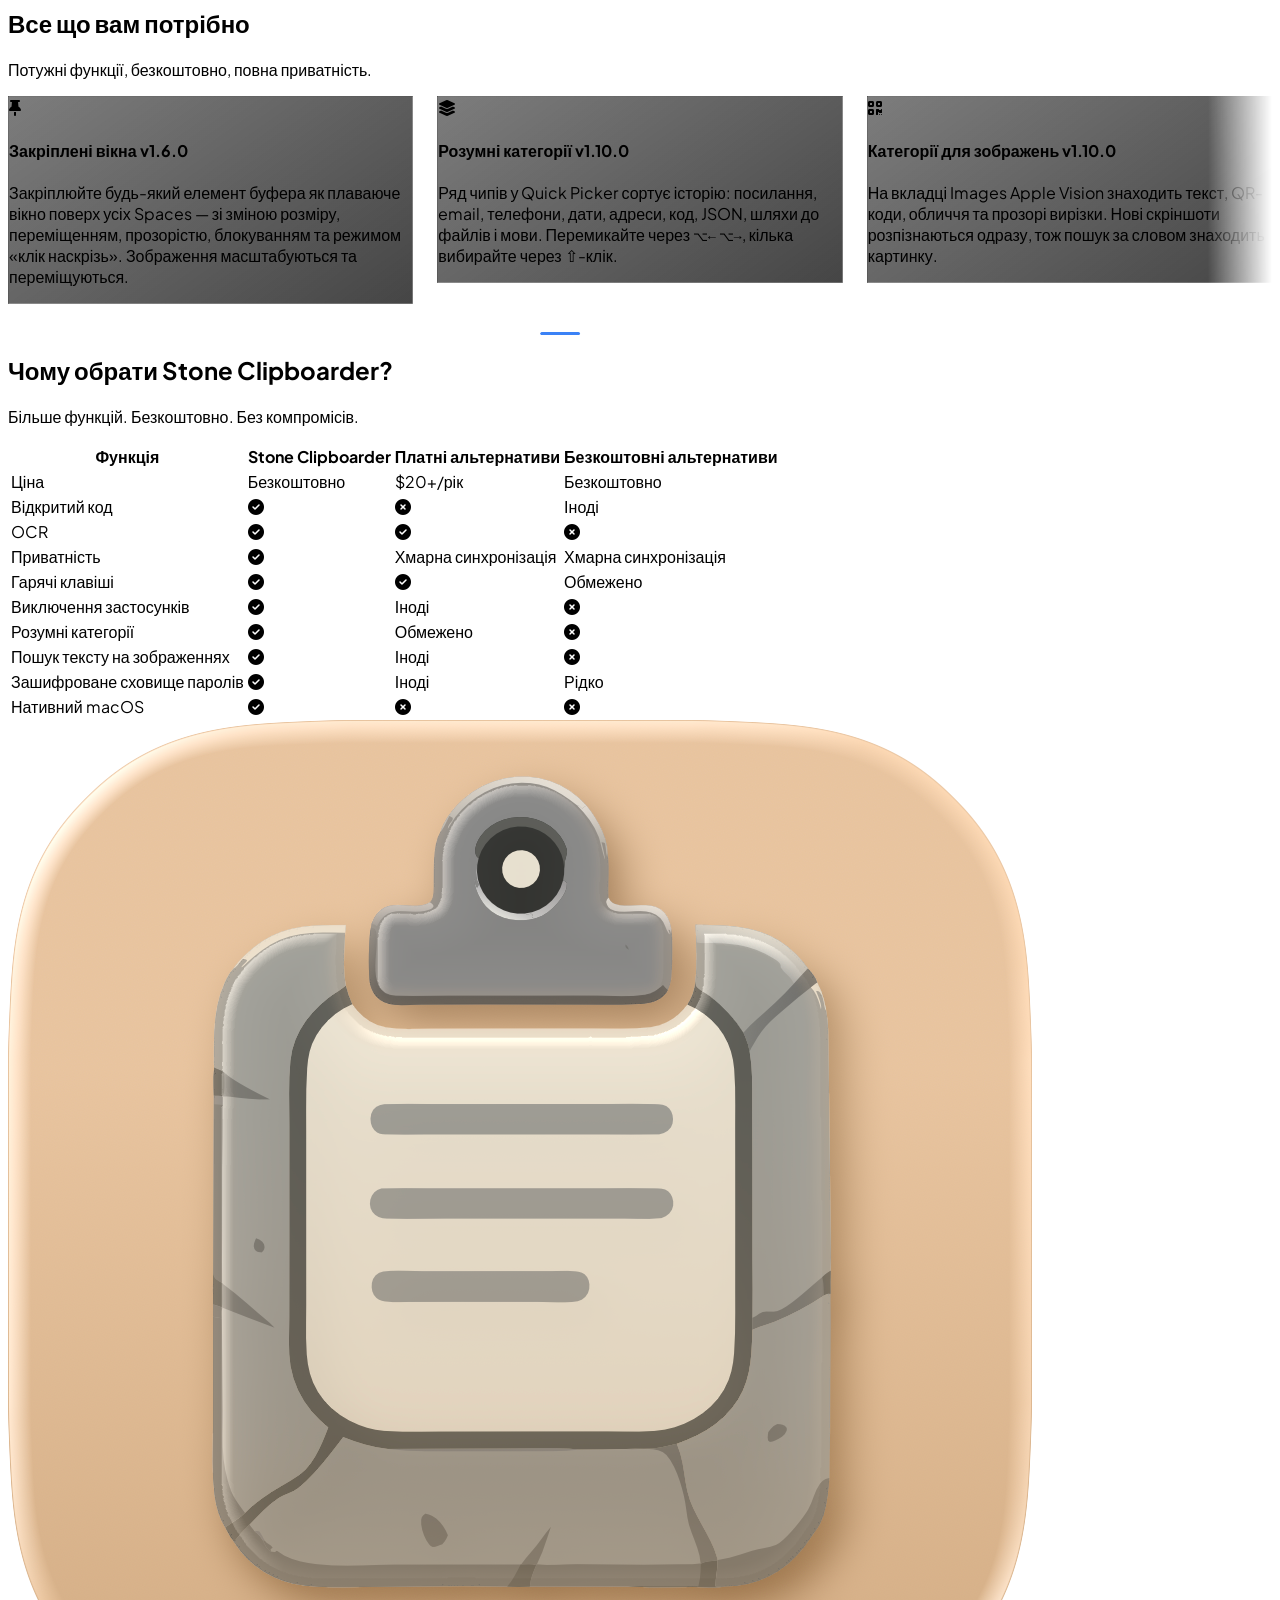
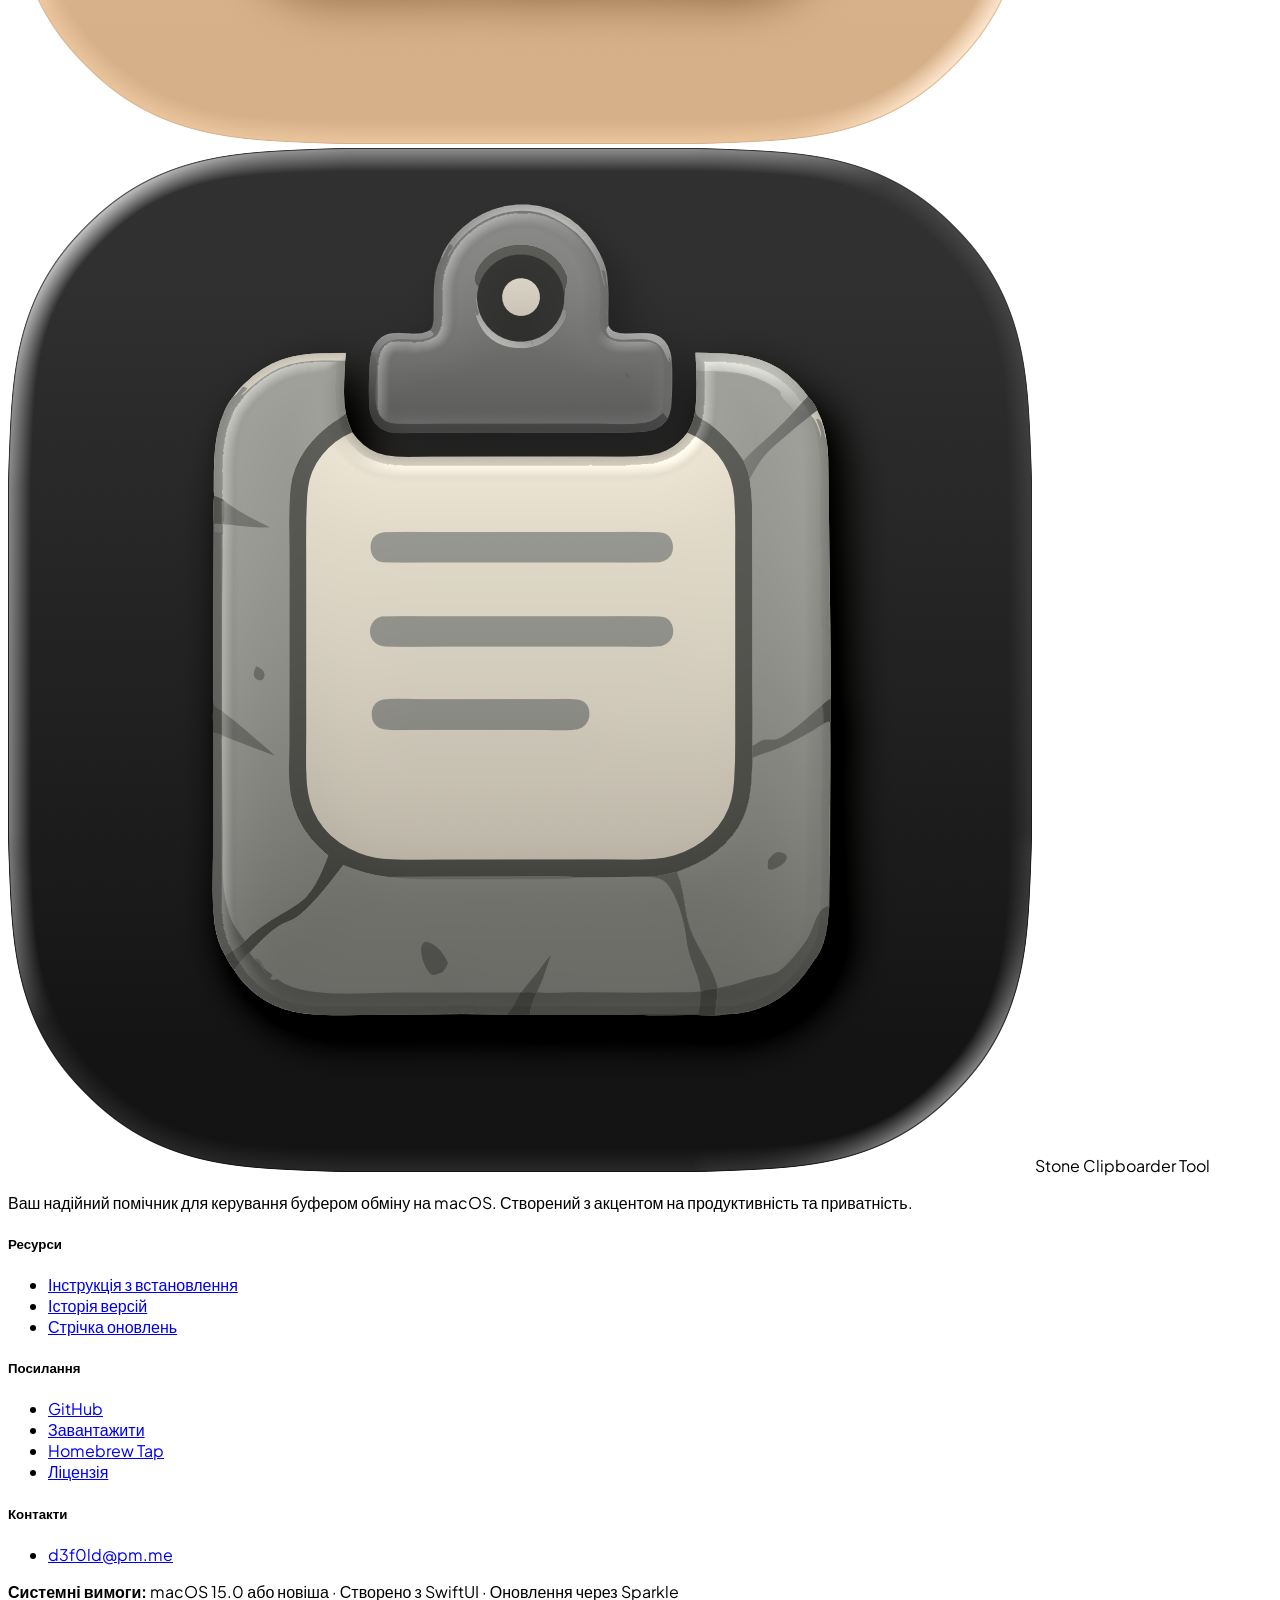
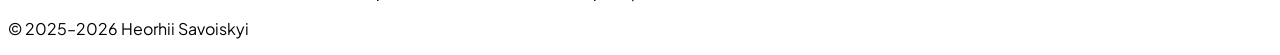
==== commit 28dd094b: "docs: Passwords on the landing page, README and Privacy Policy The hero's animated Quick Picker gets" ====
--- a/docs/index-ua.html
+++ b/docs/index-ua.html
@@ -318,12 +318,12 @@
         </section>
 
         <!-- Screenshot Showcase -->
-        <section class="max-w-7xl mx-auto px-4 mb-32" id="screenshots">
+        <section class="max-w-6xl mx-auto px-4 mb-32" id="screenshots">
             <div class="reveal text-center mb-12">
                 <h2 class="section-title text-3xl font-bold mb-4">Огляд застосунку</h2>
                 <p class="section-sub text-gray-400">Ідеально вписується у ваш робочий процес macOS.</p>
             </div>
-            <div class="grid grid-cols-1 md:grid-cols-2 lg:grid-cols-5 gap-6 items-stretch">
+            <div class="grid grid-cols-1 md:grid-cols-2 lg:grid-cols-4 gap-6 items-stretch">
                 <div class="reveal">
                     <div class="screenshot-card h-full" onclick="openModal(this.querySelector('img'), 'Головне вікно')">
                         <img alt="Головне вікно" class="theme-image"
@@ -340,14 +340,6 @@
                             src="resources/index/sct-dark-quickpicker.png" />
                     </div>
                 </div>
-                <div class="reveal" style="transition-delay: 150ms">
-                    <div class="screenshot-card h-full" onclick="openModal(this.querySelector('img'), 'Паролі')">
-                        <img alt="Паролі" class="theme-image"
-                            data-light-src="resources/index/sct-light-passwords.png"
-                            data-dark-src="resources/index/sct-dark-passwords.png"
-                            src="resources/index/sct-dark-passwords.png" />
-                    </div>
-                </div>
                 <div class="reveal" style="transition-delay: 200ms">
                     <div class="screenshot-card h-full" onclick="openModal(this.querySelector('img'), 'Меню-бар')">
                         <img alt="Меню-бар" class="theme-image"
@@ -400,7 +392,6 @@
             </div>
             <div class="carousel-container reveal" id="featureCarousel">
                 <div class="carousel-track">
-                    <div class="carousel-slide"><div class="card-gradient feat-card p-8 rounded-2xl h-full"><div class="mb-6"><i class="fa-solid fa-key text-3xl text-amber-400"></i></div><h4 class="text-xl font-bold mb-3">Паролі <span class="text-[10px] align-middle ml-1 px-1.5 py-0.5 rounded bg-blue-500/20 text-blue-300">v1.11.0</span></h4><p class="text-gray-400 leading-relaxed text-sm">Перенесіть пароль, файл ключа чи QR-код з історії в зашифроване сховище на вашому Mac. Відкривається через Touch ID або власний пароль, блокується разом з екраном, а після вставки буфер очищується за 30 секунд.</p></div></div>
                     <div class="carousel-slide"><div class="card-gradient feat-card p-8 rounded-2xl h-full"><div class="mb-6"><i class="fa-solid fa-thumbtack text-3xl text-blue-400"></i></div><h4 class="text-xl font-bold mb-3">Закріплені вікна <span class="text-[10px] align-middle ml-1 px-1.5 py-0.5 rounded bg-blue-500/20 text-blue-300">v1.6.0</span></h4><p class="text-gray-400 leading-relaxed text-sm">Закріплюйте будь-який елемент буфера як плаваюче вікно поверх усіх Spaces — зі зміною розміру, переміщенням, прозорістю, блокуванням та режимом «клік наскрізь». Зображення масштабуються та переміщуються.</p></div></div>
                     <div class="carousel-slide"><div class="card-gradient feat-card p-8 rounded-2xl h-full"><div class="mb-6"><i class="fa-solid fa-layer-group text-3xl text-teal-400"></i></div><h4 class="text-xl font-bold mb-3">Розумні категорії <span class="text-[10px] align-middle ml-1 px-1.5 py-0.5 rounded bg-blue-500/20 text-blue-300">v1.10.0</span></h4><p class="text-gray-400 leading-relaxed text-sm">Ряд чипів у Quick Picker сортує історію: посилання, email, телефони, дати, адреси, код, JSON, шляхи до файлів і мови. Перемикайте через <kbd class="px-1.5 py-0.5 rounded bg-white/10 text-[10px]">&#x2325;&#x2190;</kbd> <kbd class="px-1.5 py-0.5 rounded bg-white/10 text-[10px]">&#x2325;&#x2192;</kbd>, кілька вибирайте через &#x21E7;-клік.</p></div></div>
                     <div class="carousel-slide"><div class="card-gradient feat-card p-8 rounded-2xl h-full"><div class="mb-6"><i class="fa-solid fa-qrcode text-3xl text-rose-400"></i></div><h4 class="text-xl font-bold mb-3">Категорії для зображень <span class="text-[10px] align-middle ml-1 px-1.5 py-0.5 rounded bg-blue-500/20 text-blue-300">v1.10.0</span></h4><p class="text-gray-400 leading-relaxed text-sm">На вкладці Images Apple Vision знаходить текст, QR-коди, обличчя та прозорі вирізки. Нові скріншоти розпізнаються одразу, тож пошук за словом знаходить картинку.</p></div></div>
--- a/docs/resources/motion.css
+++ b/docs/resources/motion.css
@@ -121,6 +121,7 @@
 }
 .qp-chip b { font-weight: 500; color: #a1a1aa; margin-left: 2px; font-variant-numeric: tabular-nums; }
 .qp-chip i { color: #f43f5e; font-size: 10px; }
+.qp-chip.qp-vault i { color: #3b82f6; }
 .qp-chip.on { background: #3b82f6; border-color: #3b82f6; color: #fff; }
 .qp-chip.on b { color: rgba(255, 255, 255, 0.85); }
 .qp-chip.bump b, .qp-cat.bump b { display: inline-block; animation: countBump 0.6s var(--ease-spring); }
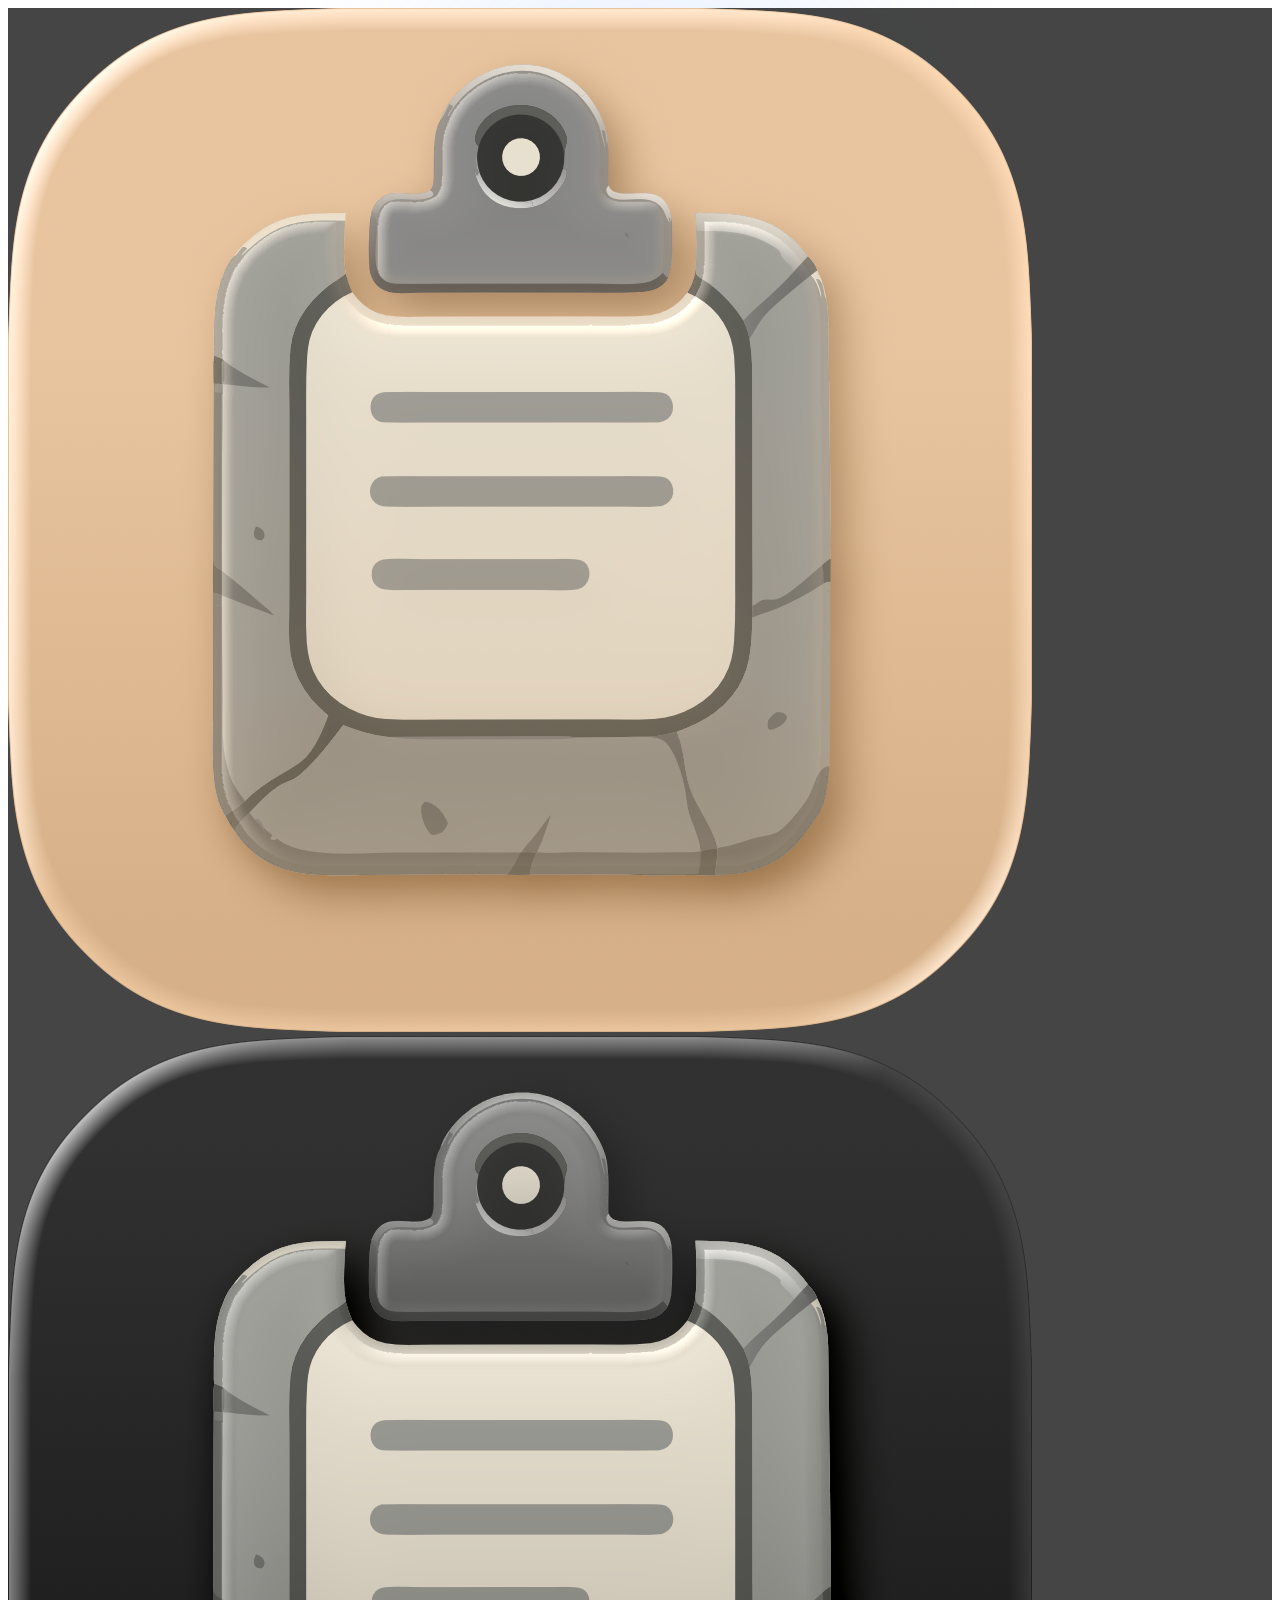
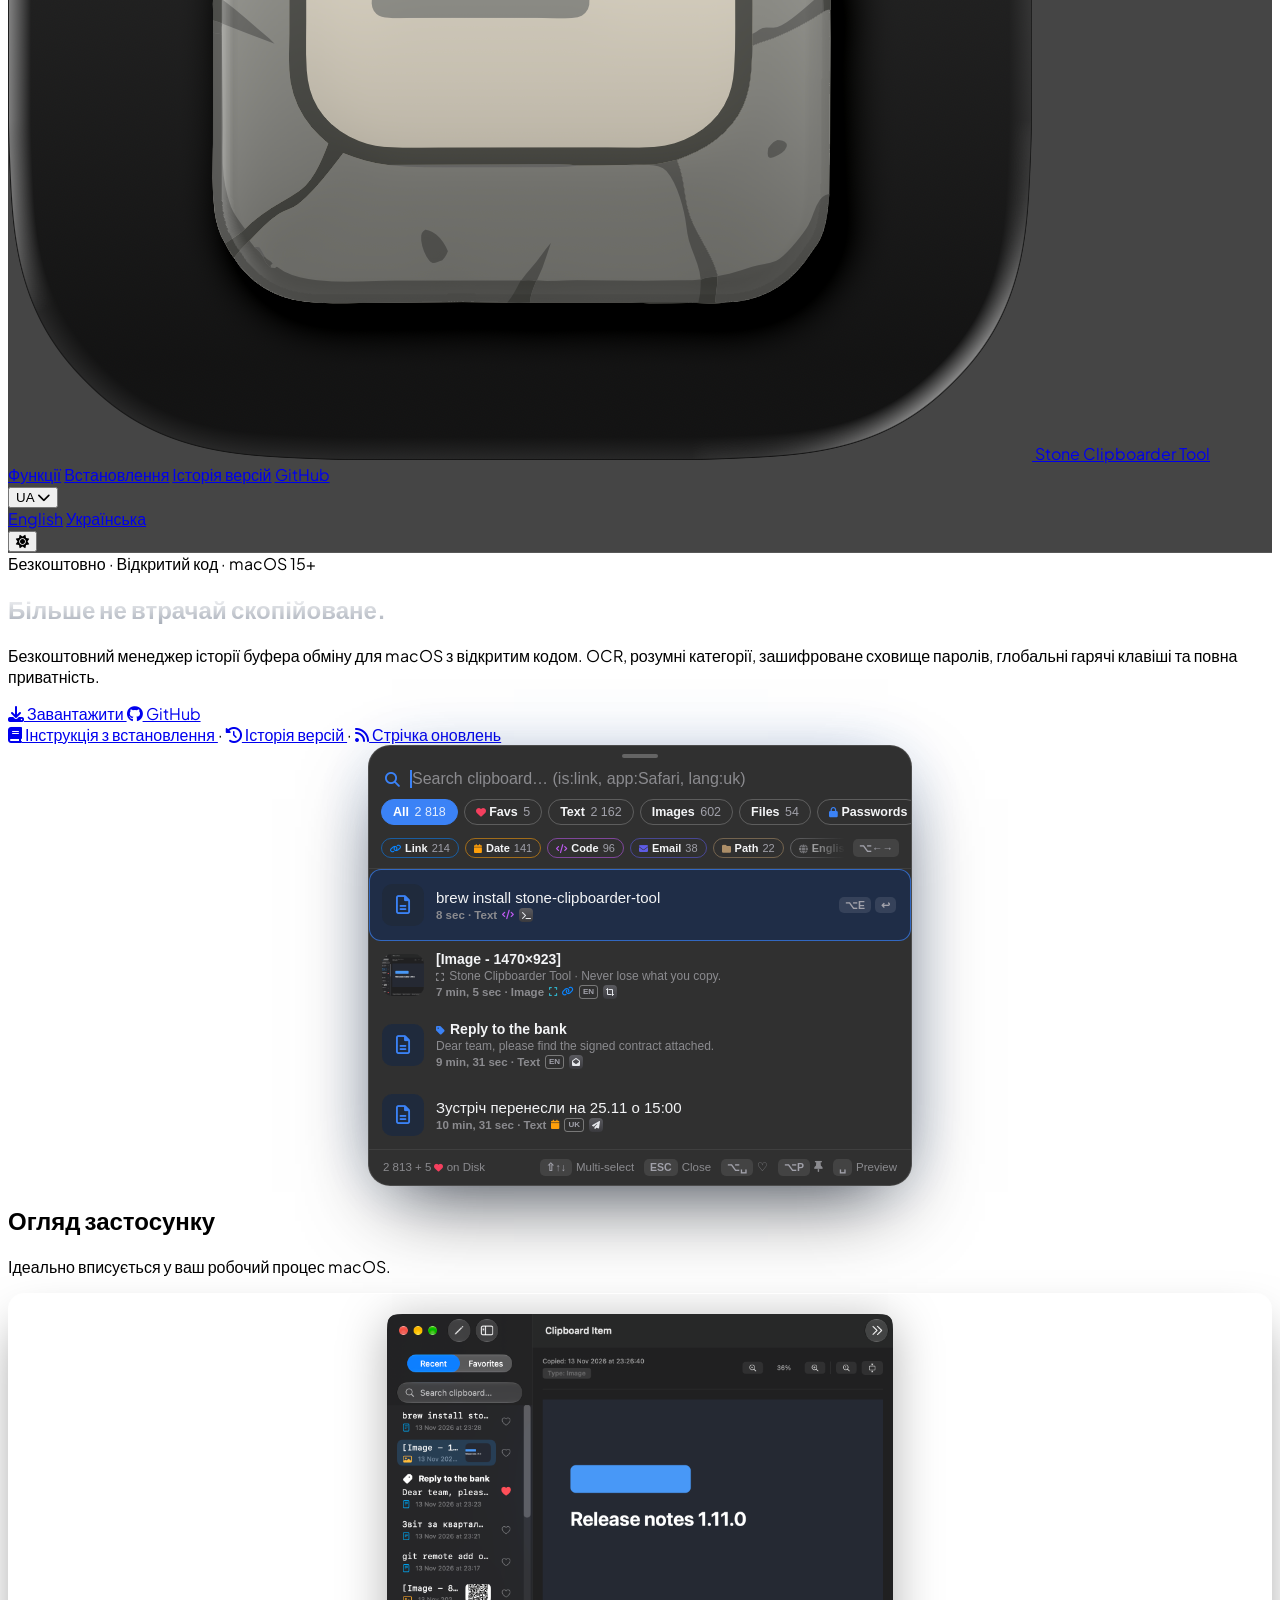
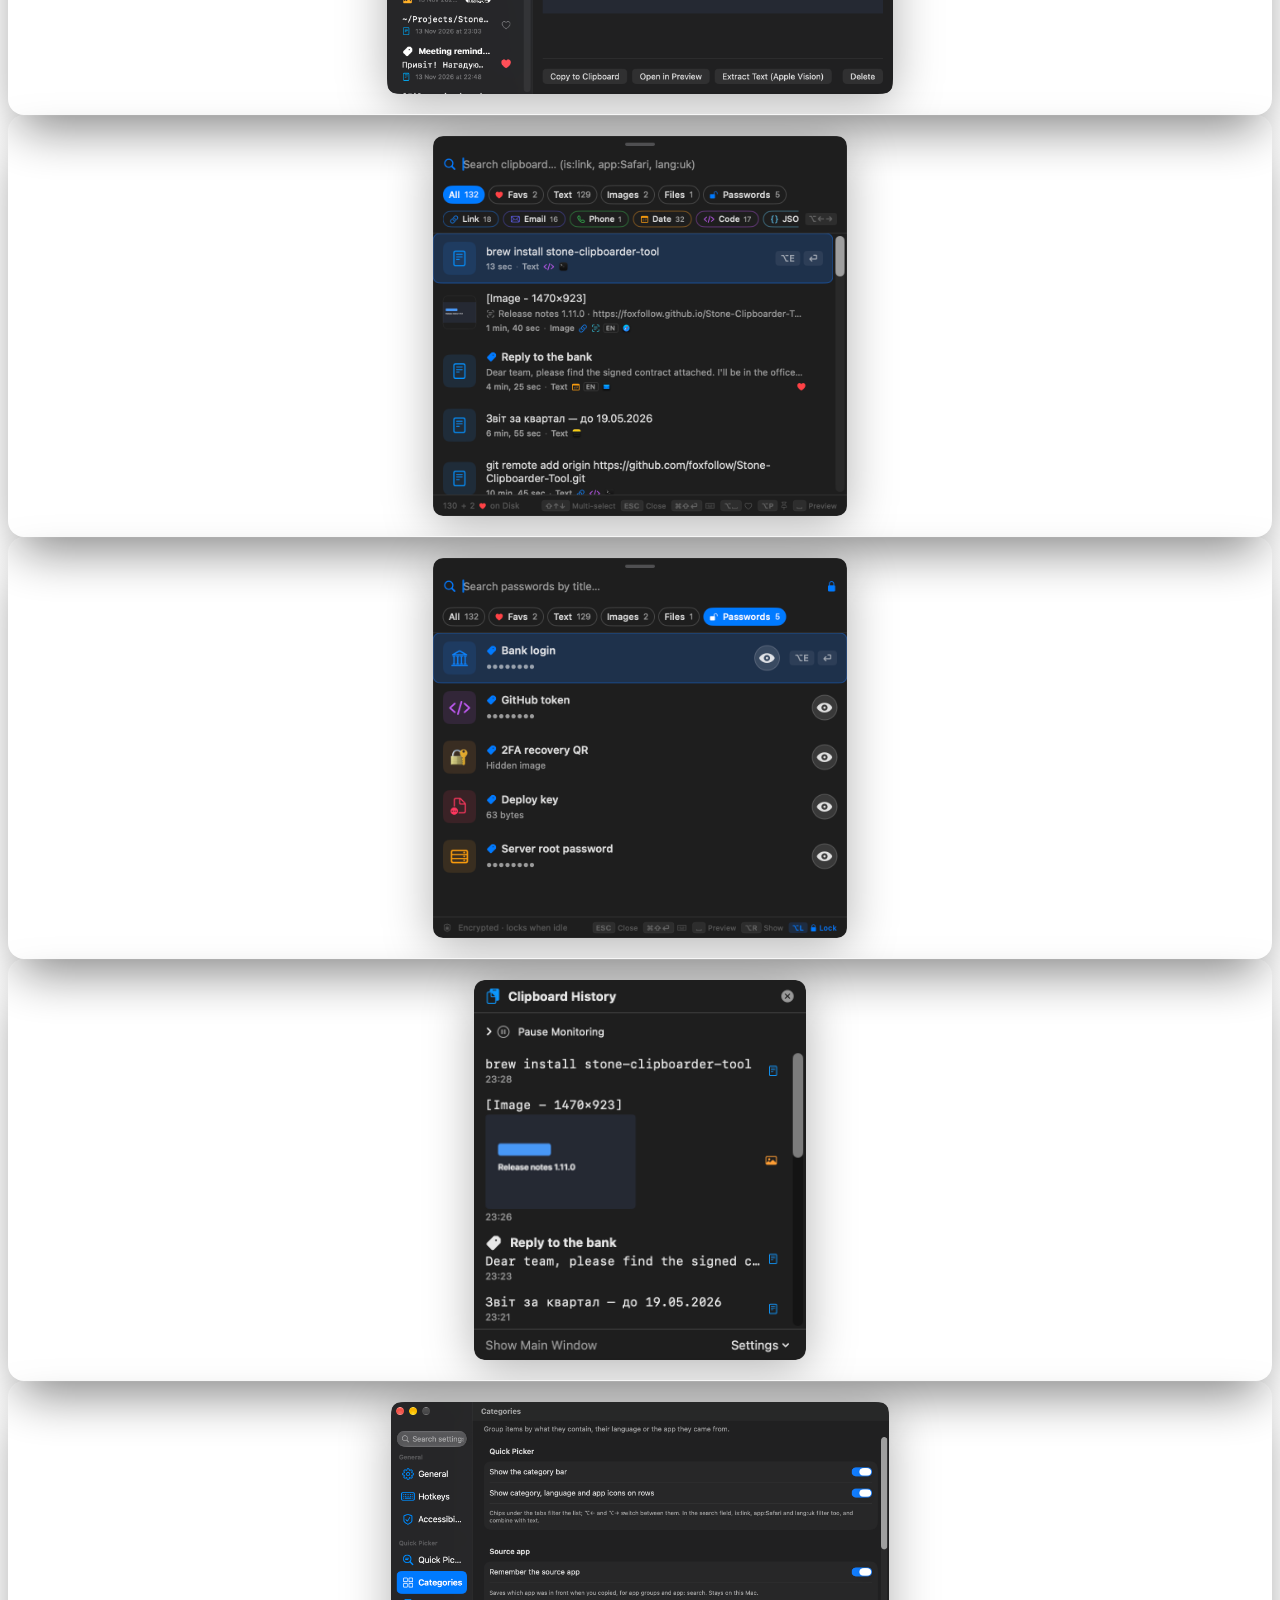
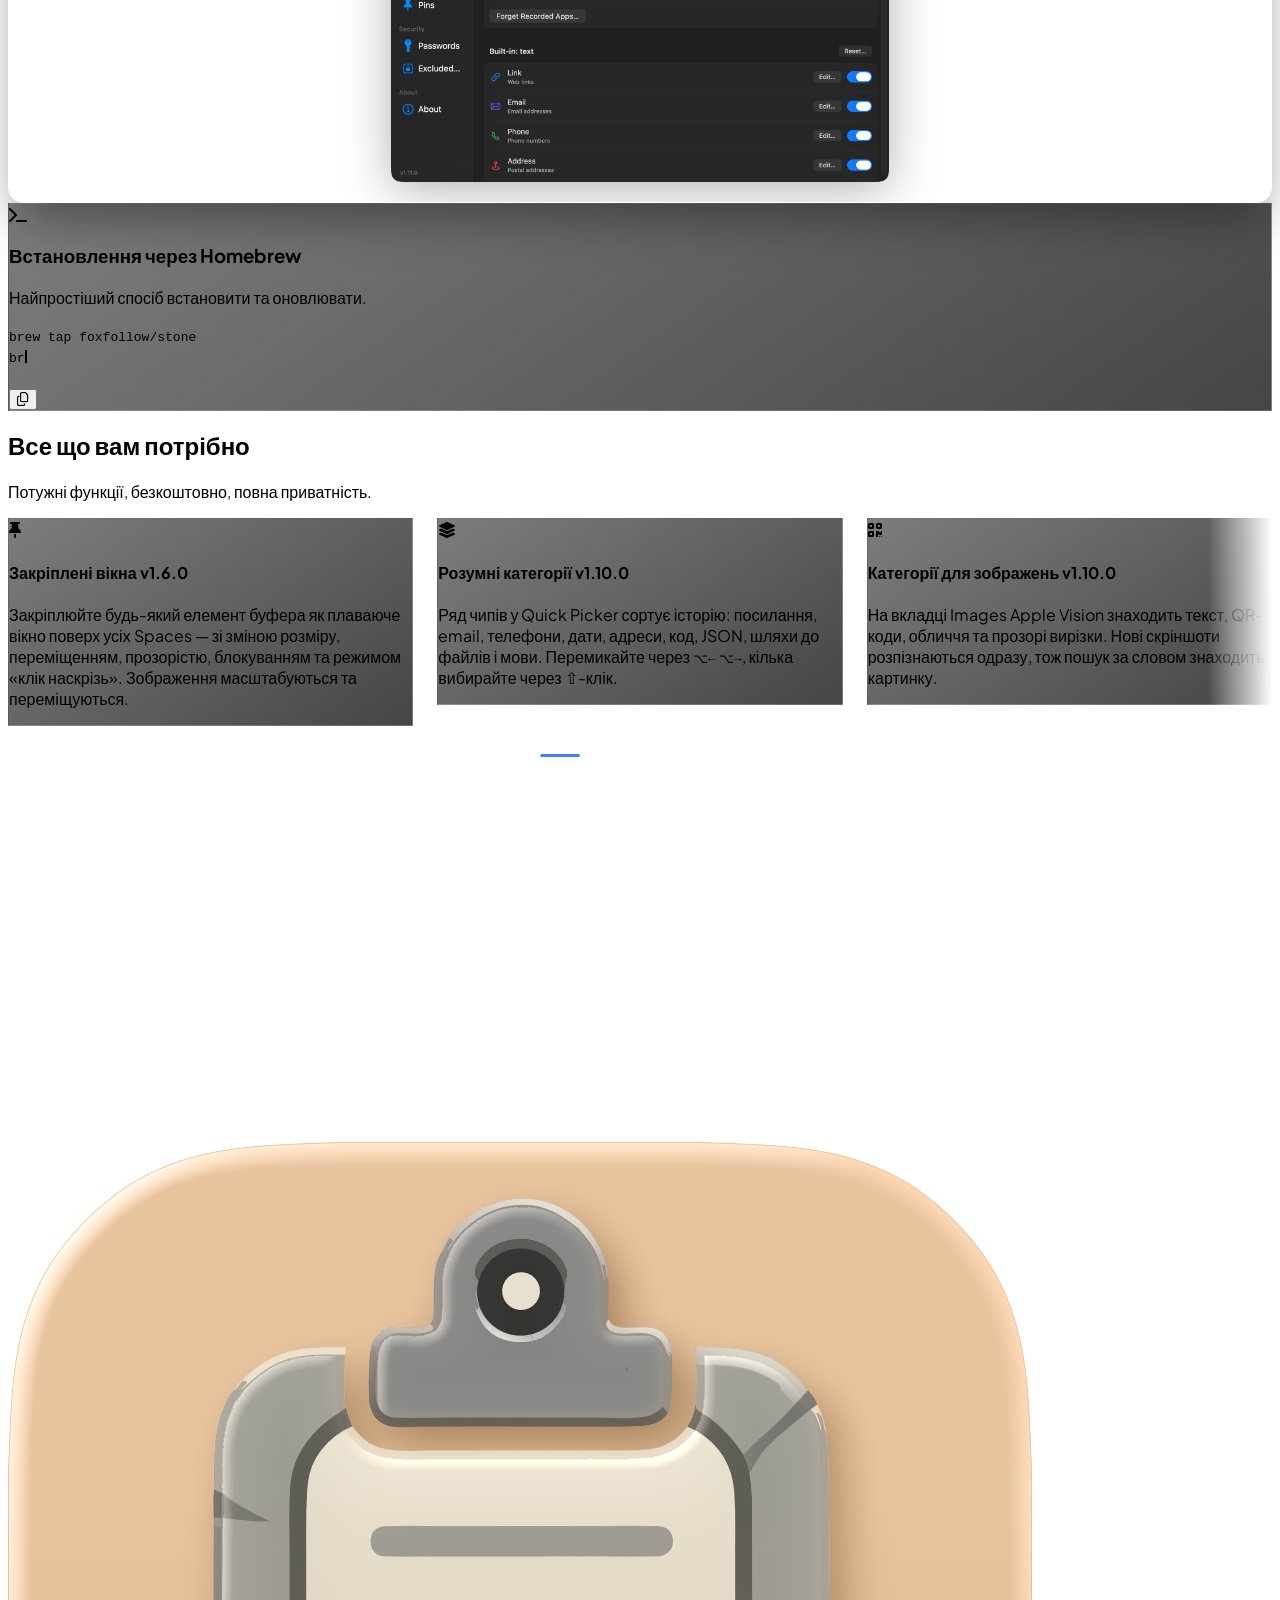
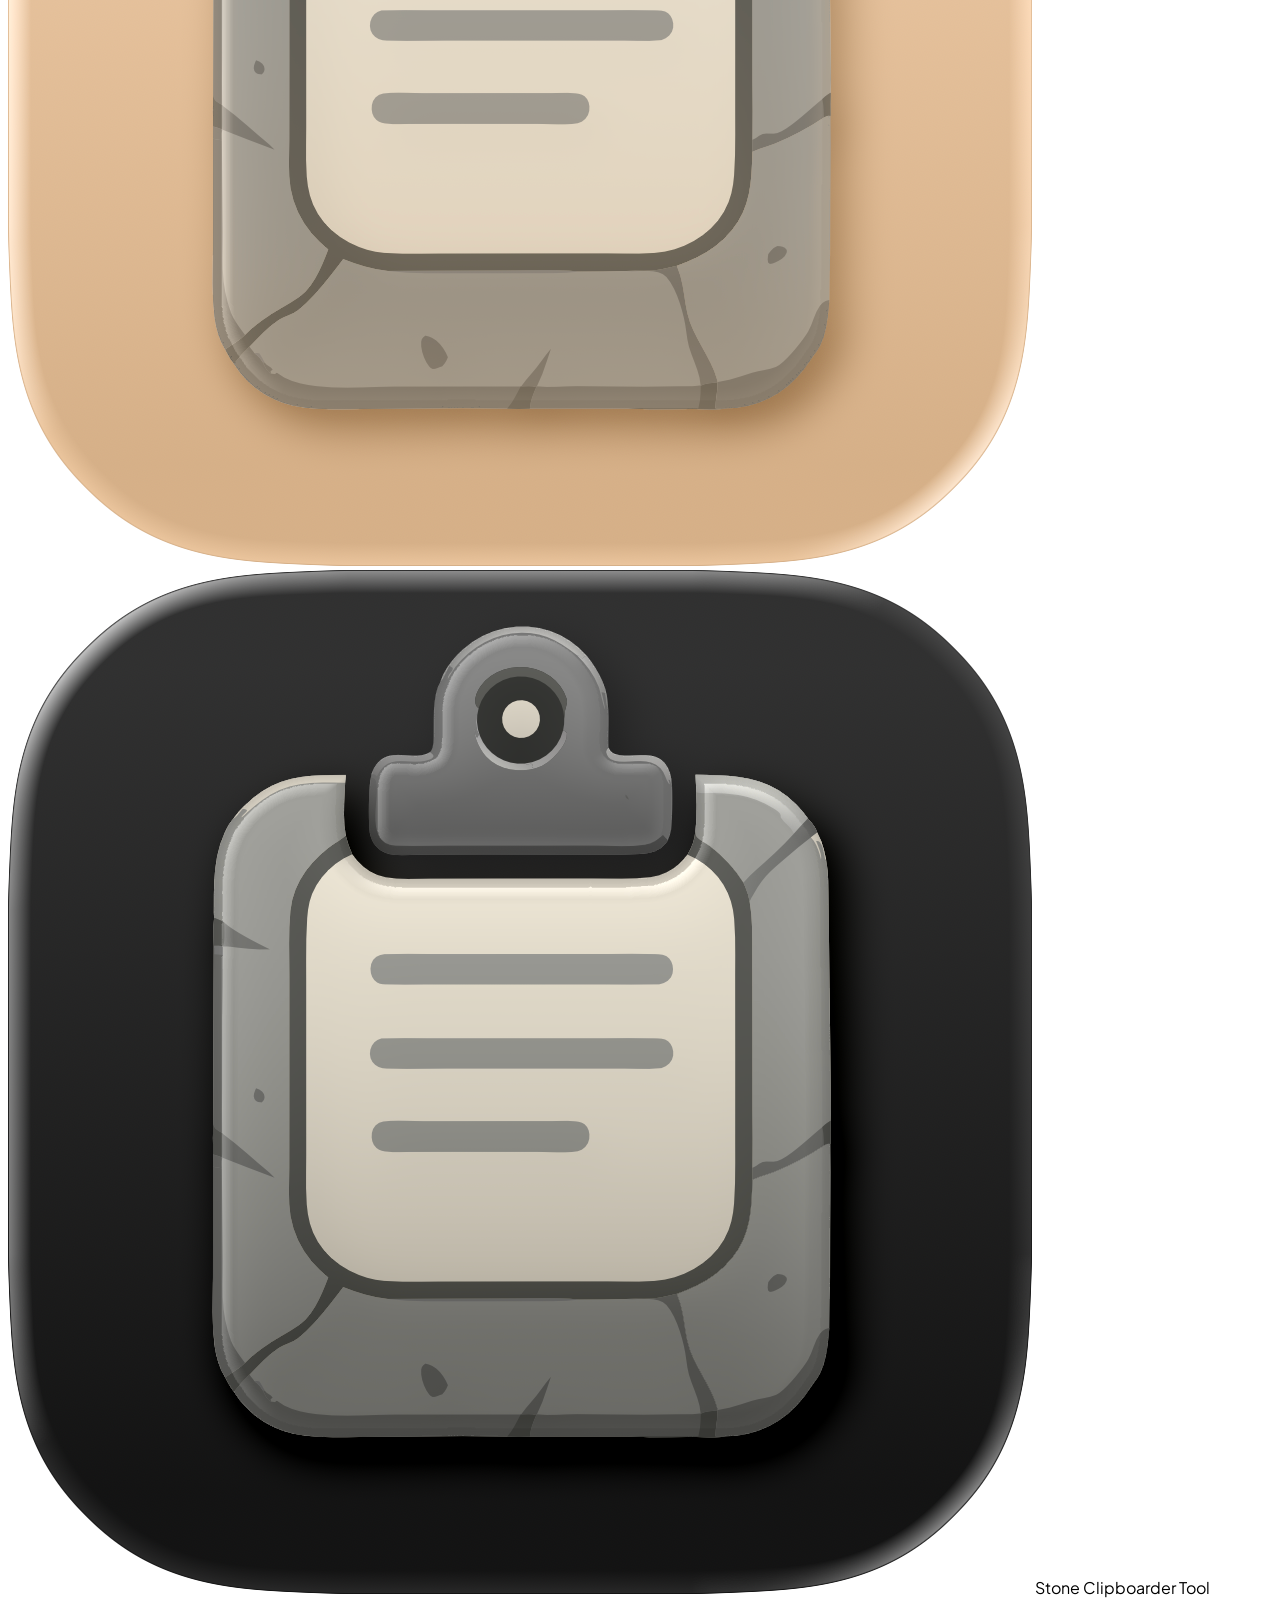
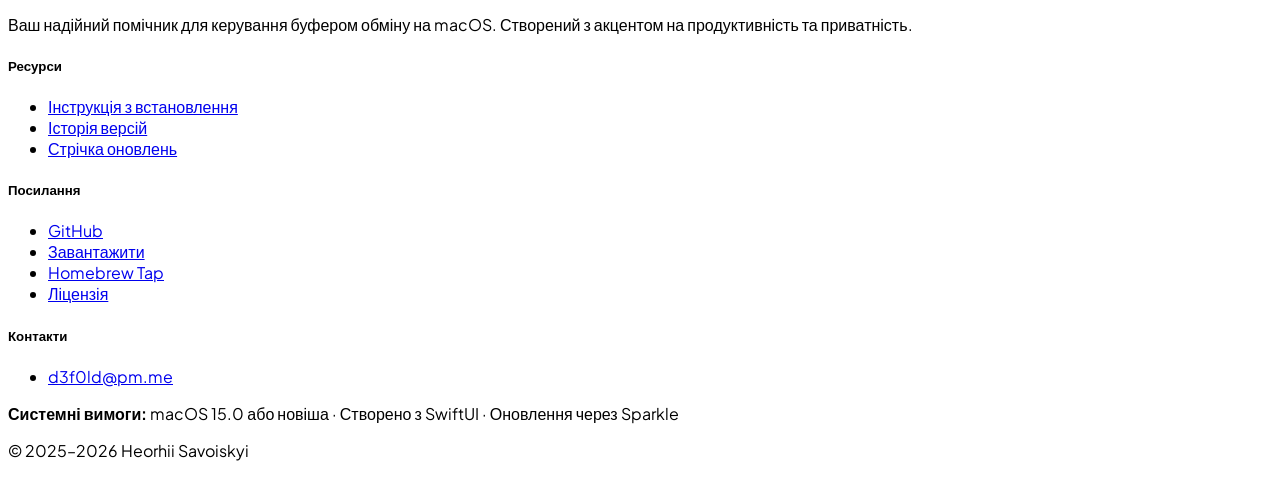
==== commit e27dd81e: "docs: new App Preview screenshots with a Passwords card Re-rendered with `make screenshots` from the" ====
--- a/docs/index-ua.html
+++ b/docs/index-ua.html
@@ -318,12 +318,12 @@
         </section>
 
         <!-- Screenshot Showcase -->
-        <section class="max-w-6xl mx-auto px-4 mb-32" id="screenshots">
+        <section class="max-w-7xl mx-auto px-4 mb-32" id="screenshots">
             <div class="reveal text-center mb-12">
                 <h2 class="section-title text-3xl font-bold mb-4">Огляд застосунку</h2>
                 <p class="section-sub text-gray-400">Ідеально вписується у ваш робочий процес macOS.</p>
             </div>
-            <div class="grid grid-cols-1 md:grid-cols-2 lg:grid-cols-4 gap-6 items-stretch">
+            <div class="grid grid-cols-1 md:grid-cols-2 lg:grid-cols-5 gap-6 items-stretch">
                 <div class="reveal">
                     <div class="screenshot-card h-full" onclick="openModal(this.querySelector('img'), 'Головне вікно')">
                         <img alt="Головне вікно" class="theme-image"
@@ -338,6 +338,14 @@
                             data-light-src="resources/index/sct-light-quickpicker.png"
                             data-dark-src="resources/index/sct-dark-quickpicker.png"
                             src="resources/index/sct-dark-quickpicker.png" />
+                    </div>
+                </div>
+                <div class="reveal" style="transition-delay: 150ms">
+                    <div class="screenshot-card h-full" onclick="openModal(this.querySelector('img'), 'Паролі')">
+                        <img alt="Паролі" class="theme-image"
+                            data-light-src="resources/index/sct-light-passwords.png"
+                            data-dark-src="resources/index/sct-dark-passwords.png"
+                            src="resources/index/sct-dark-passwords.png" />
                     </div>
                 </div>
                 <div class="reveal" style="transition-delay: 200ms">
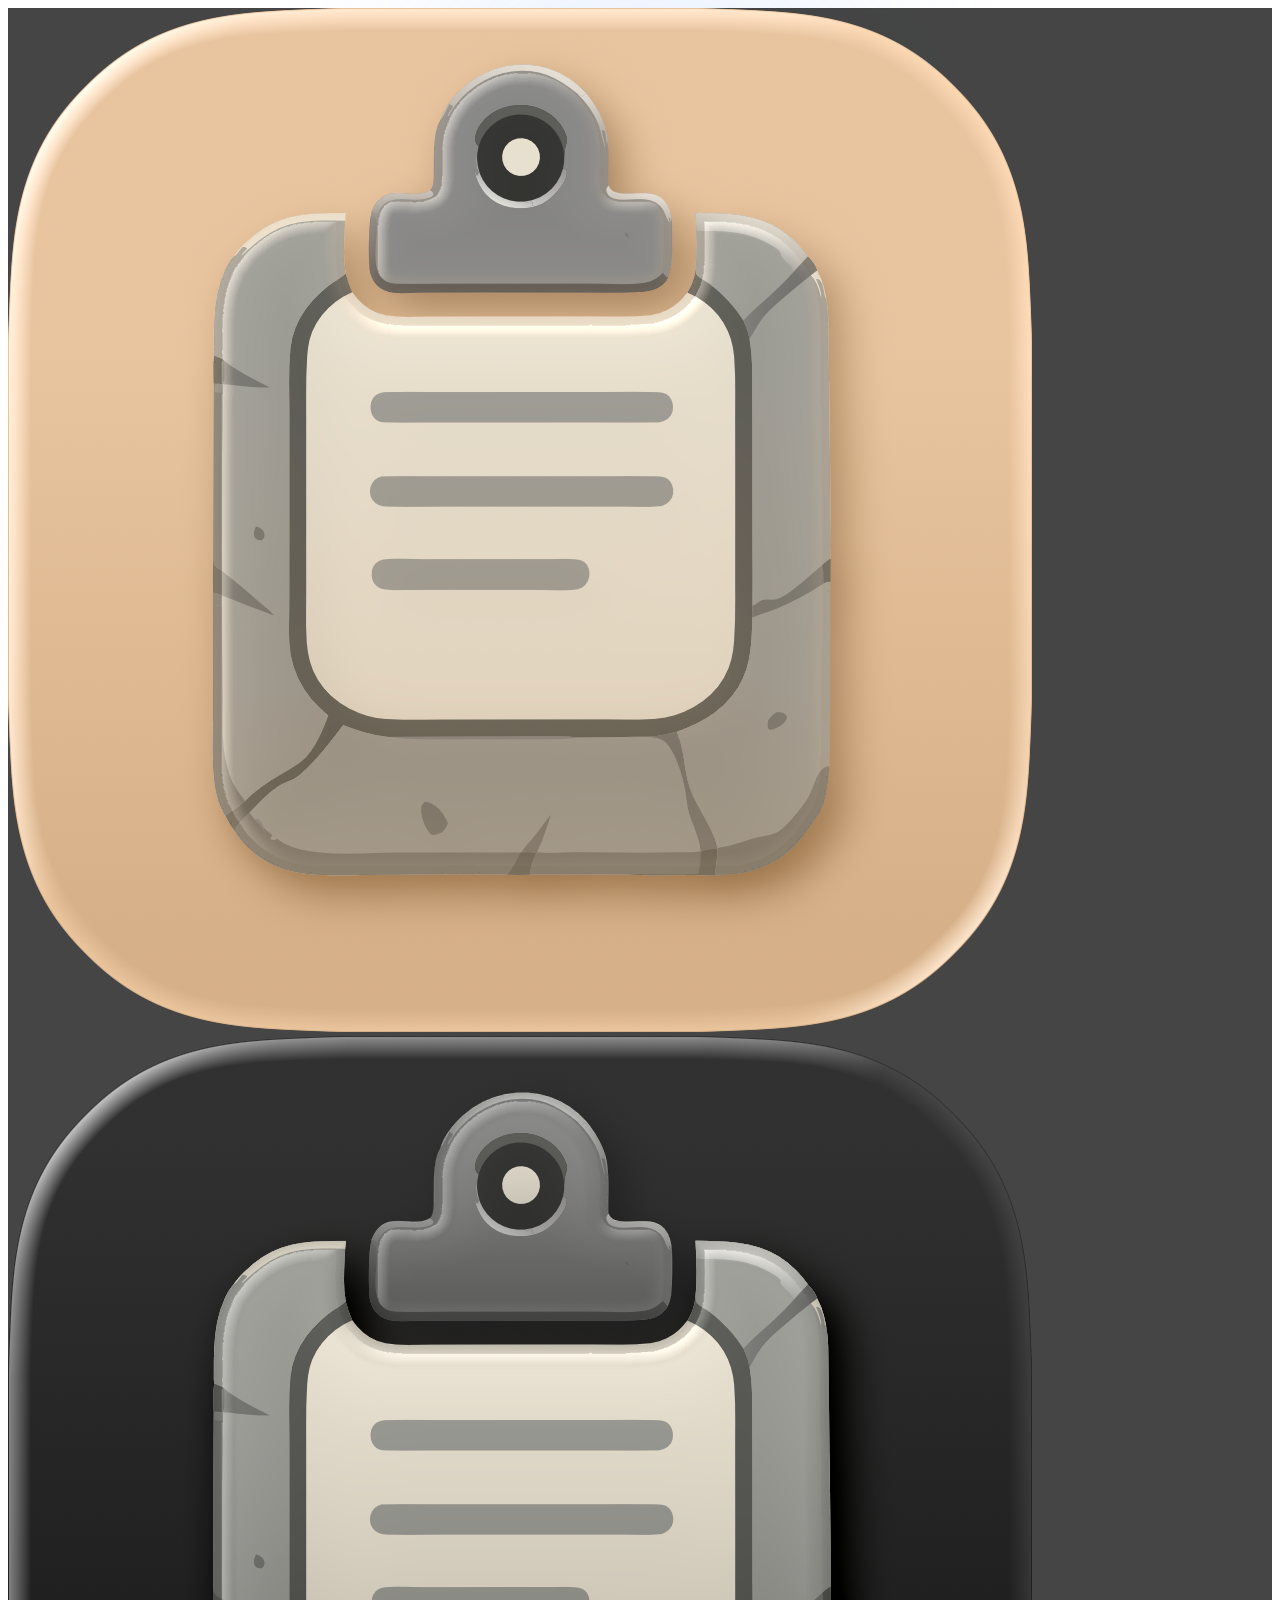
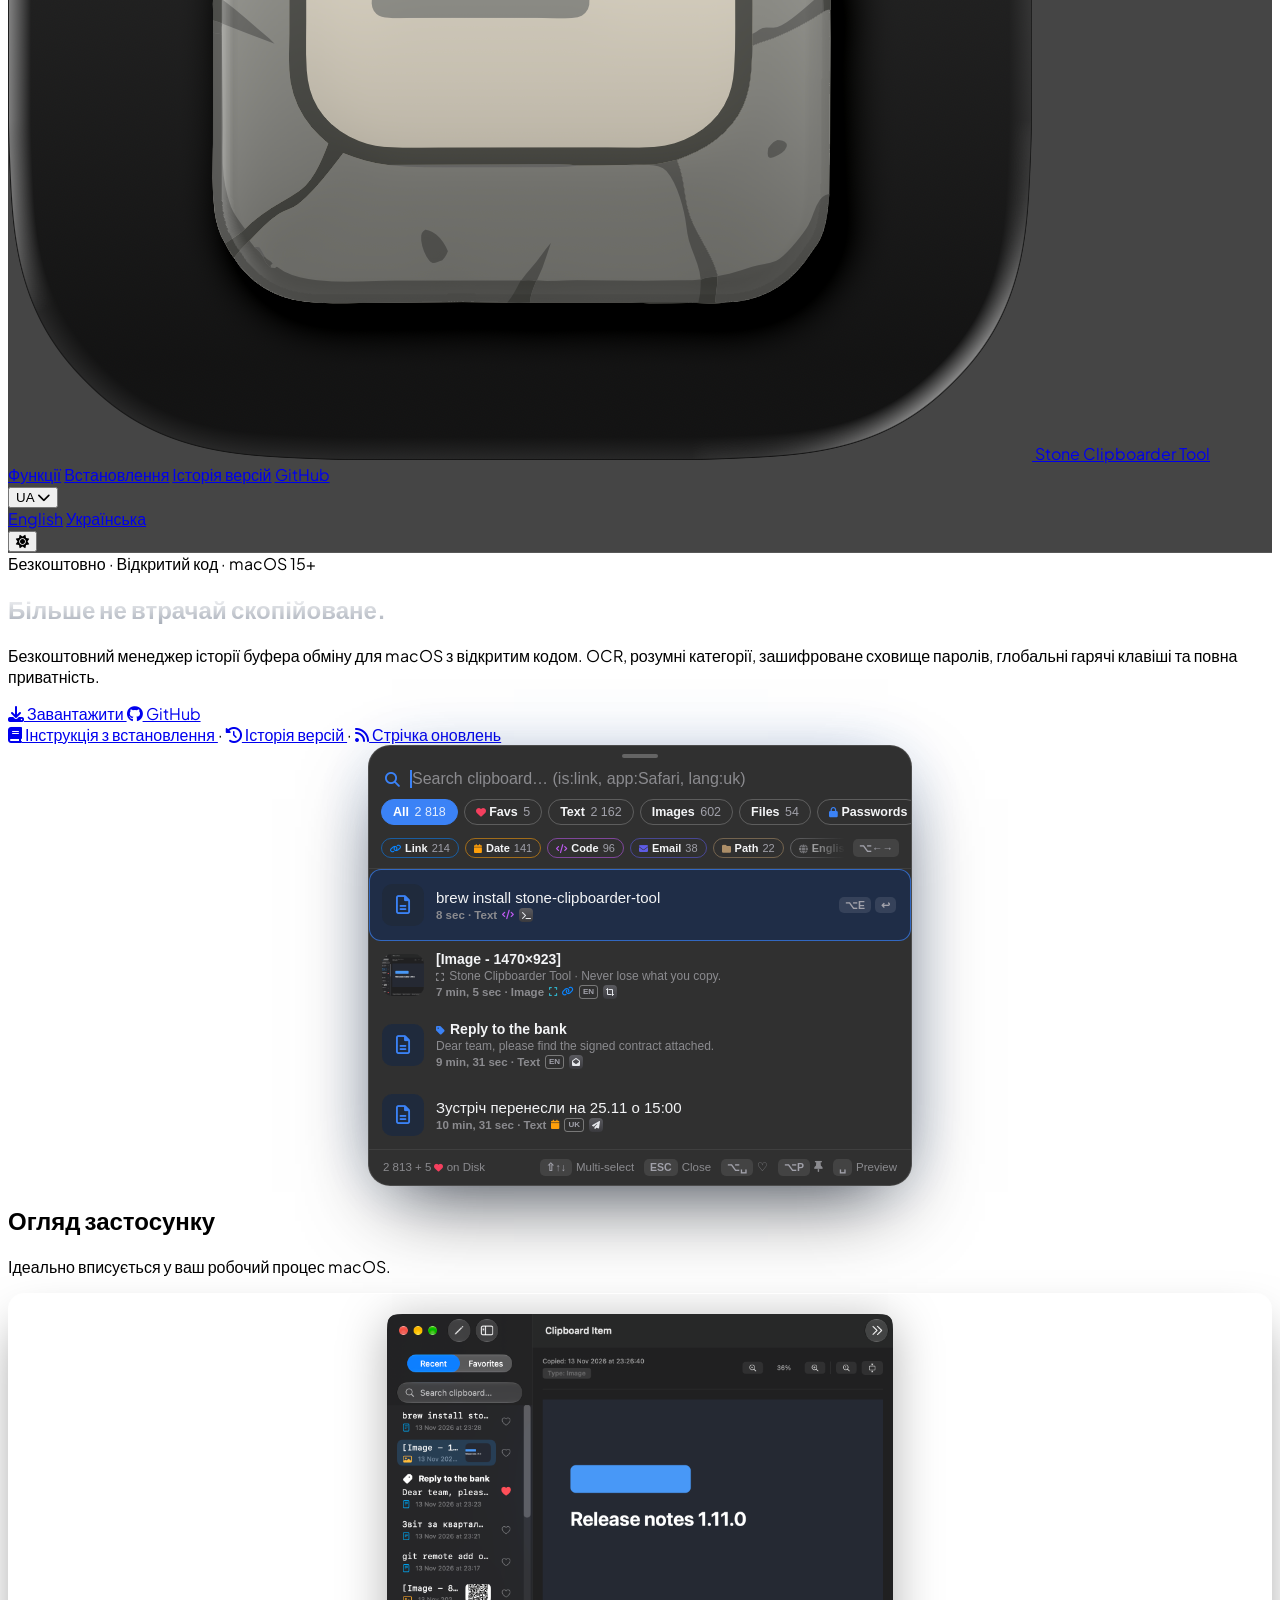
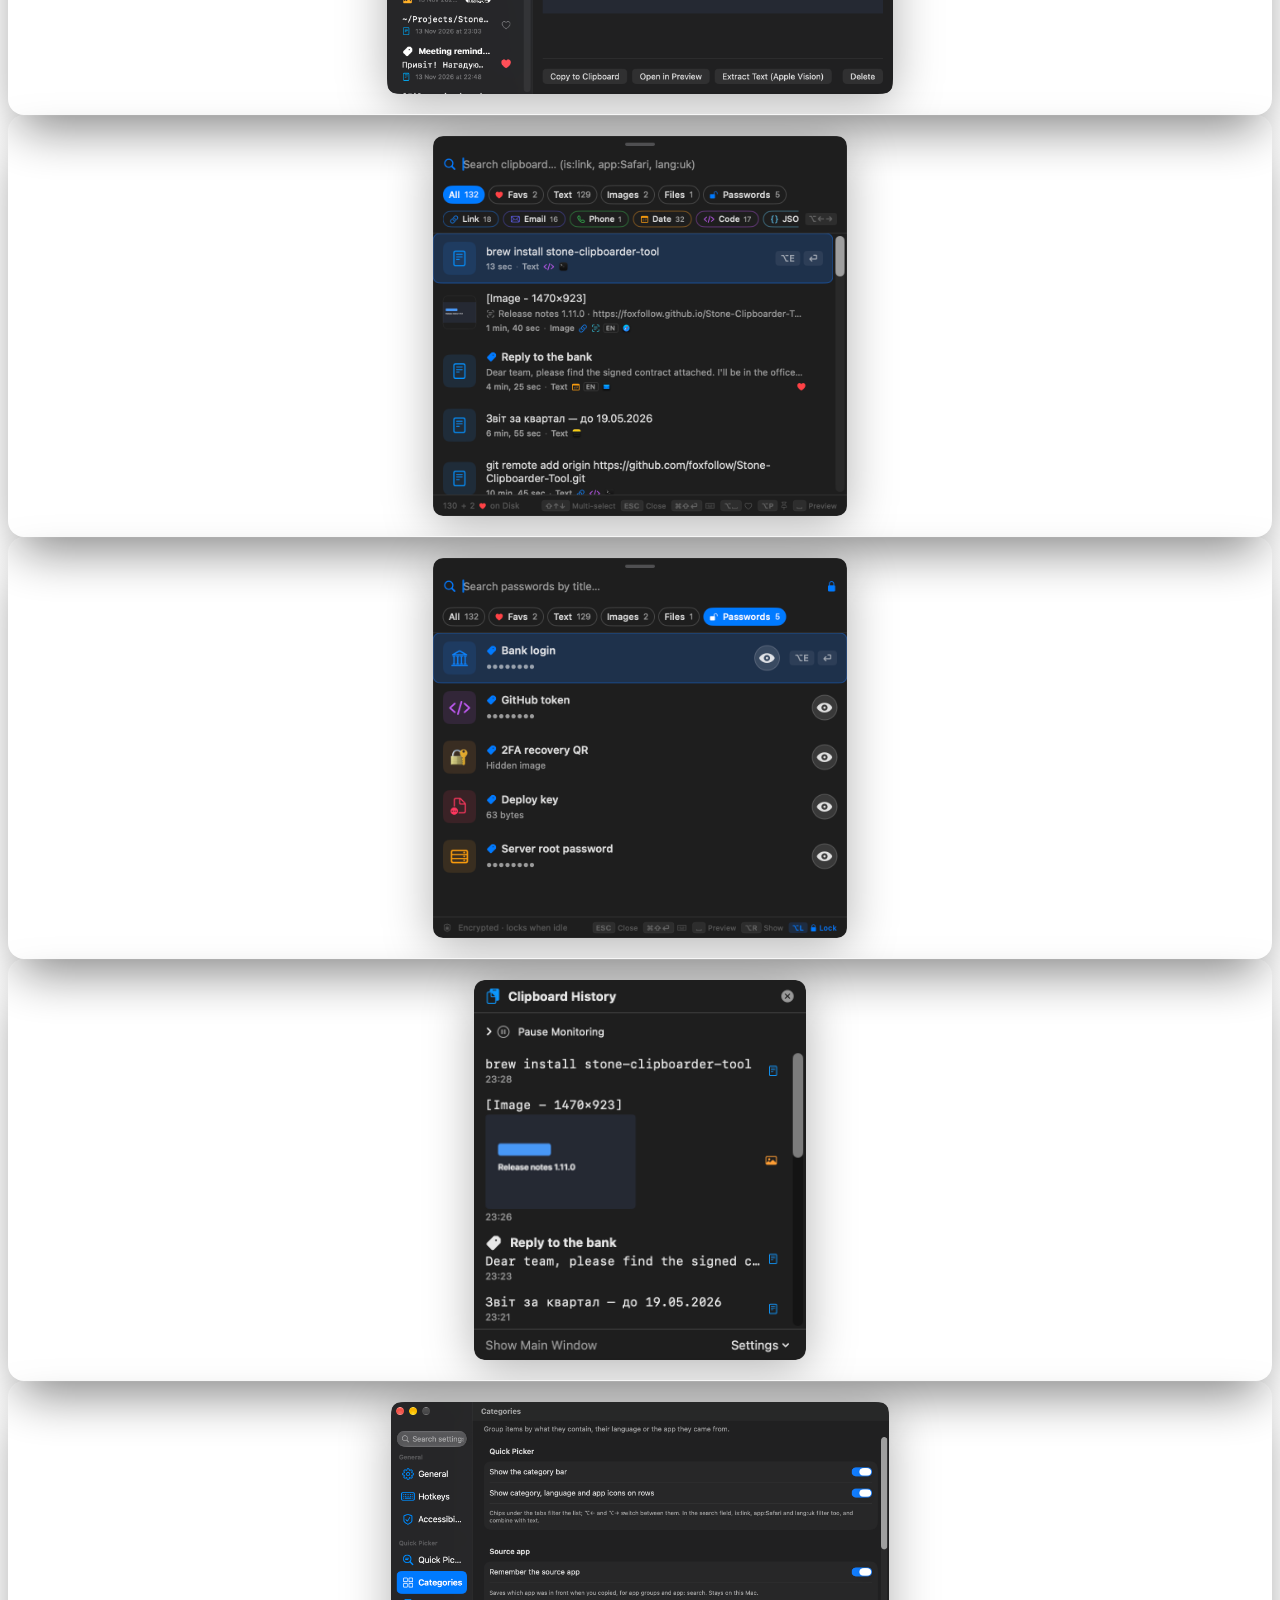
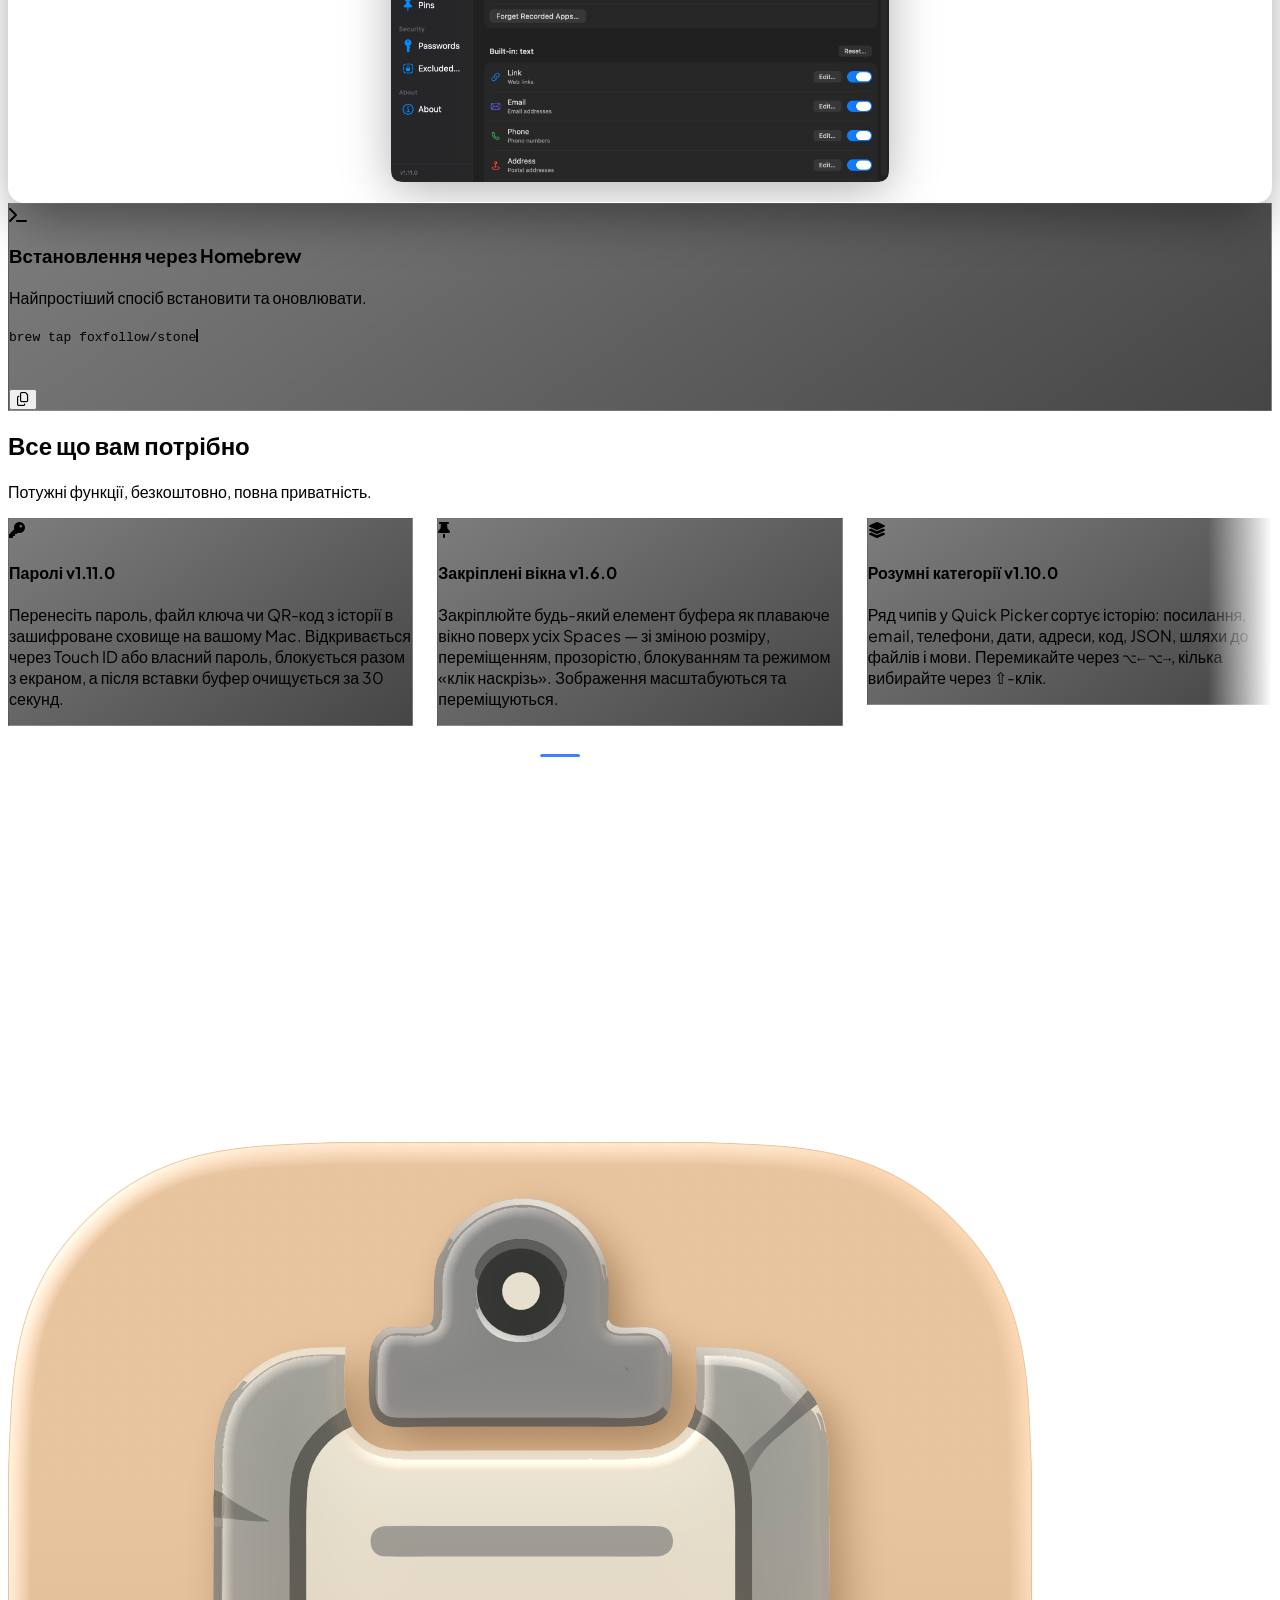
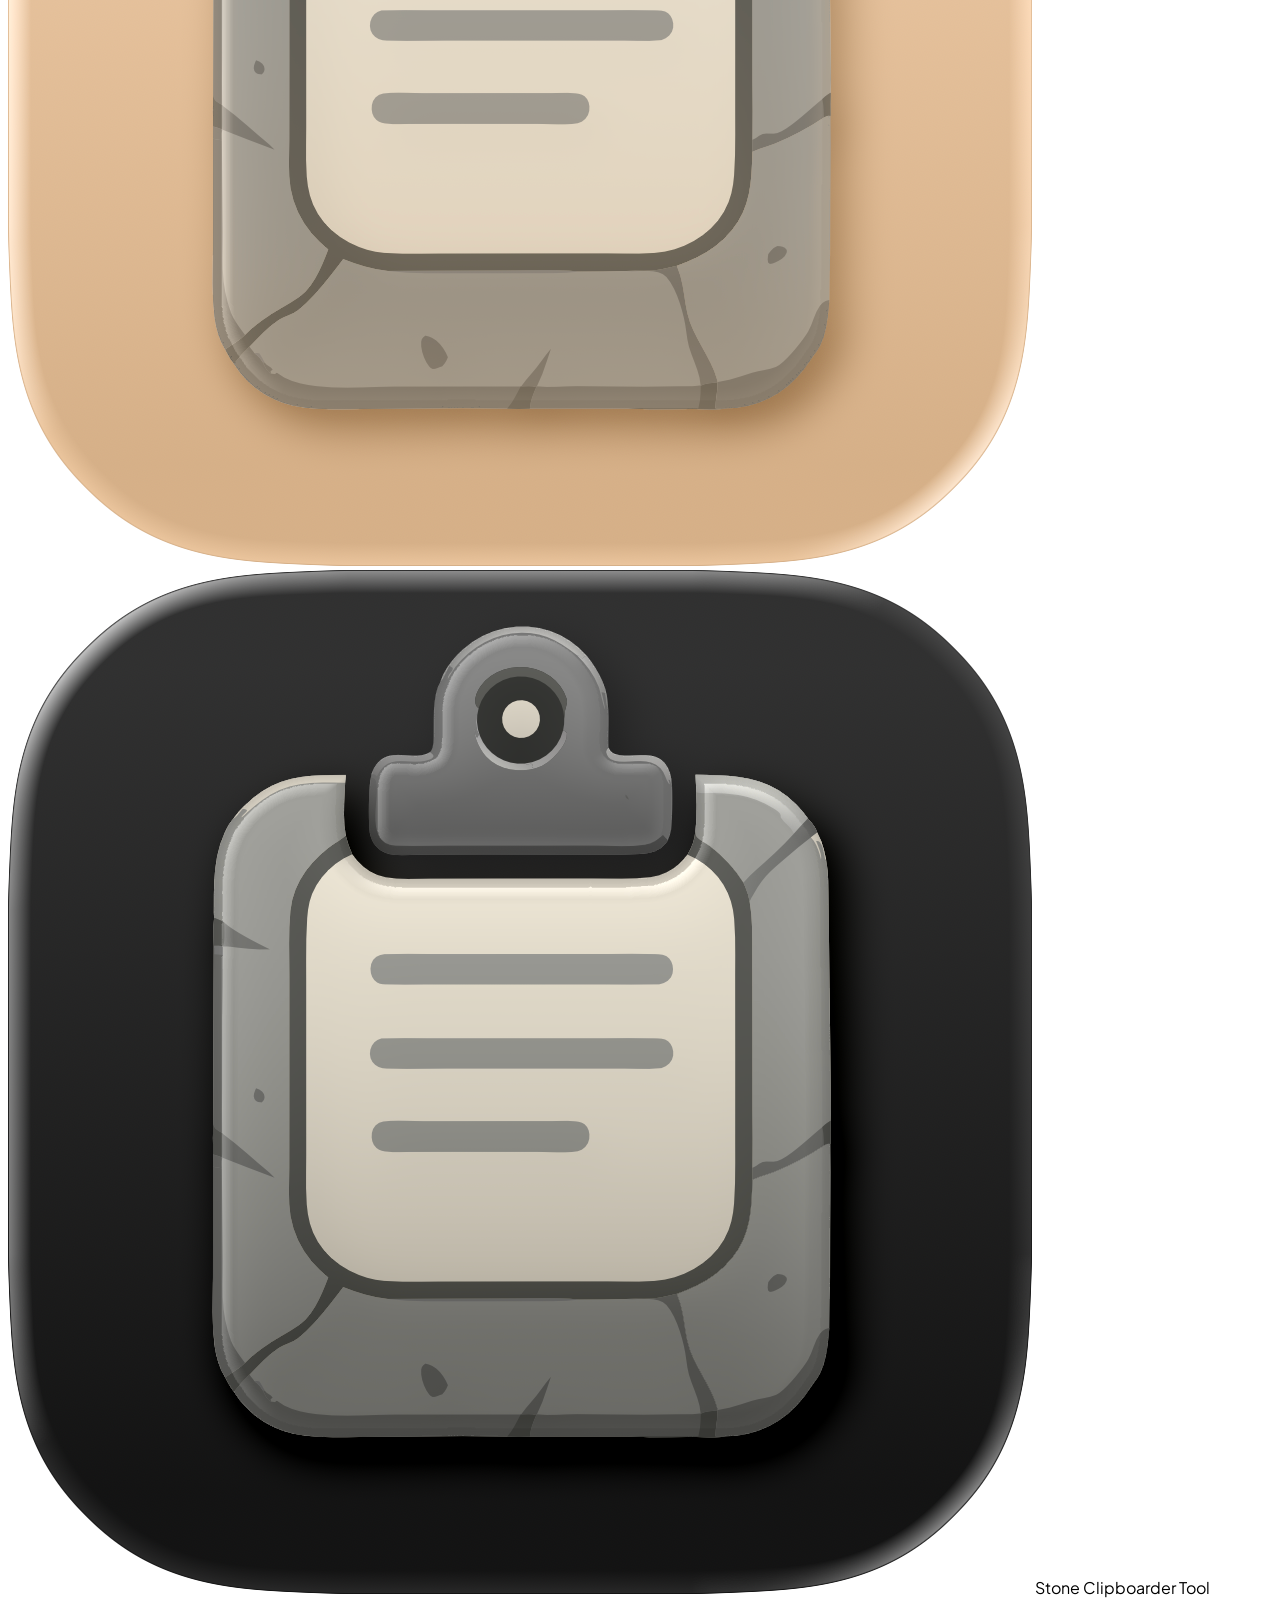
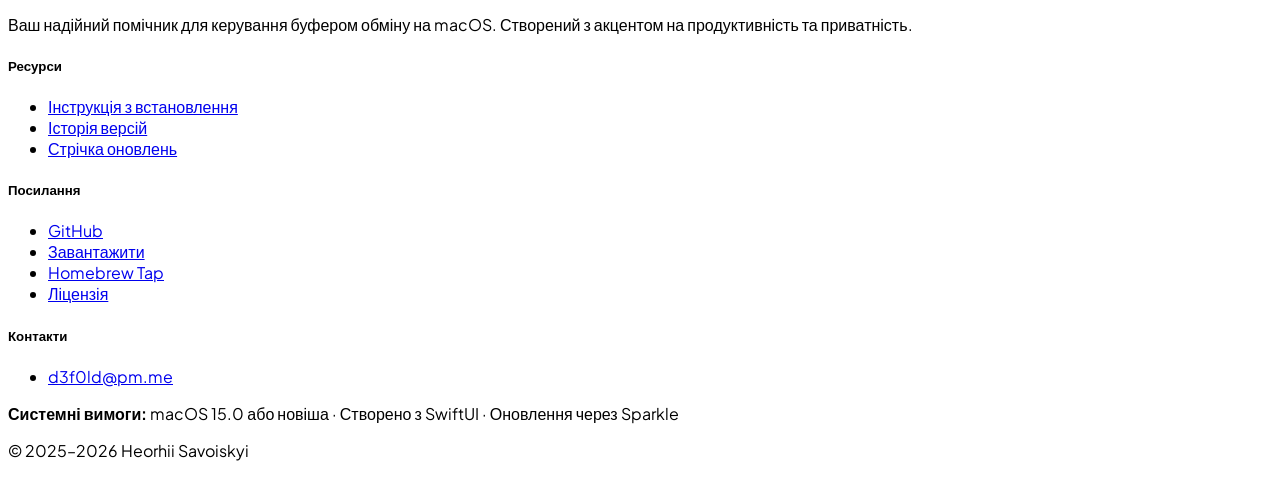
==== commit 926b1052: "Merge 3ae90b666539ebbd7d0f90de76dea7fe6fd1c5f7 into d895a481670ec4fa9d576175b149353ddbec6676" ====
--- a/docs/index-ua.html
+++ b/docs/index-ua.html
@@ -400,6 +400,7 @@
             </div>
             <div class="carousel-container reveal" id="featureCarousel">
                 <div class="carousel-track">
+                    <div class="carousel-slide"><div class="card-gradient feat-card p-8 rounded-2xl h-full"><div class="mb-6"><i class="fa-solid fa-key text-3xl text-amber-400"></i></div><h4 class="text-xl font-bold mb-3">Паролі <span class="text-[10px] align-middle ml-1 px-1.5 py-0.5 rounded bg-blue-500/20 text-blue-300">v1.11.0</span></h4><p class="text-gray-400 leading-relaxed text-sm">Перенесіть пароль, файл ключа чи QR-код з історії в зашифроване сховище на вашому Mac. Відкривається через Touch ID або власний пароль, блокується разом з екраном, а після вставки буфер очищується за 30 секунд.</p></div></div>
                     <div class="carousel-slide"><div class="card-gradient feat-card p-8 rounded-2xl h-full"><div class="mb-6"><i class="fa-solid fa-thumbtack text-3xl text-blue-400"></i></div><h4 class="text-xl font-bold mb-3">Закріплені вікна <span class="text-[10px] align-middle ml-1 px-1.5 py-0.5 rounded bg-blue-500/20 text-blue-300">v1.6.0</span></h4><p class="text-gray-400 leading-relaxed text-sm">Закріплюйте будь-який елемент буфера як плаваюче вікно поверх усіх Spaces — зі зміною розміру, переміщенням, прозорістю, блокуванням та режимом «клік наскрізь». Зображення масштабуються та переміщуються.</p></div></div>
                     <div class="carousel-slide"><div class="card-gradient feat-card p-8 rounded-2xl h-full"><div class="mb-6"><i class="fa-solid fa-layer-group text-3xl text-teal-400"></i></div><h4 class="text-xl font-bold mb-3">Розумні категорії <span class="text-[10px] align-middle ml-1 px-1.5 py-0.5 rounded bg-blue-500/20 text-blue-300">v1.10.0</span></h4><p class="text-gray-400 leading-relaxed text-sm">Ряд чипів у Quick Picker сортує історію: посилання, email, телефони, дати, адреси, код, JSON, шляхи до файлів і мови. Перемикайте через <kbd class="px-1.5 py-0.5 rounded bg-white/10 text-[10px]">&#x2325;&#x2190;</kbd> <kbd class="px-1.5 py-0.5 rounded bg-white/10 text-[10px]">&#x2325;&#x2192;</kbd>, кілька вибирайте через &#x21E7;-клік.</p></div></div>
                     <div class="carousel-slide"><div class="card-gradient feat-card p-8 rounded-2xl h-full"><div class="mb-6"><i class="fa-solid fa-qrcode text-3xl text-rose-400"></i></div><h4 class="text-xl font-bold mb-3">Категорії для зображень <span class="text-[10px] align-middle ml-1 px-1.5 py-0.5 rounded bg-blue-500/20 text-blue-300">v1.10.0</span></h4><p class="text-gray-400 leading-relaxed text-sm">На вкладці Images Apple Vision знаходить текст, QR-коди, обличчя та прозорі вирізки. Нові скріншоти розпізнаються одразу, тож пошук за словом знаходить картинку.</p></div></div>
